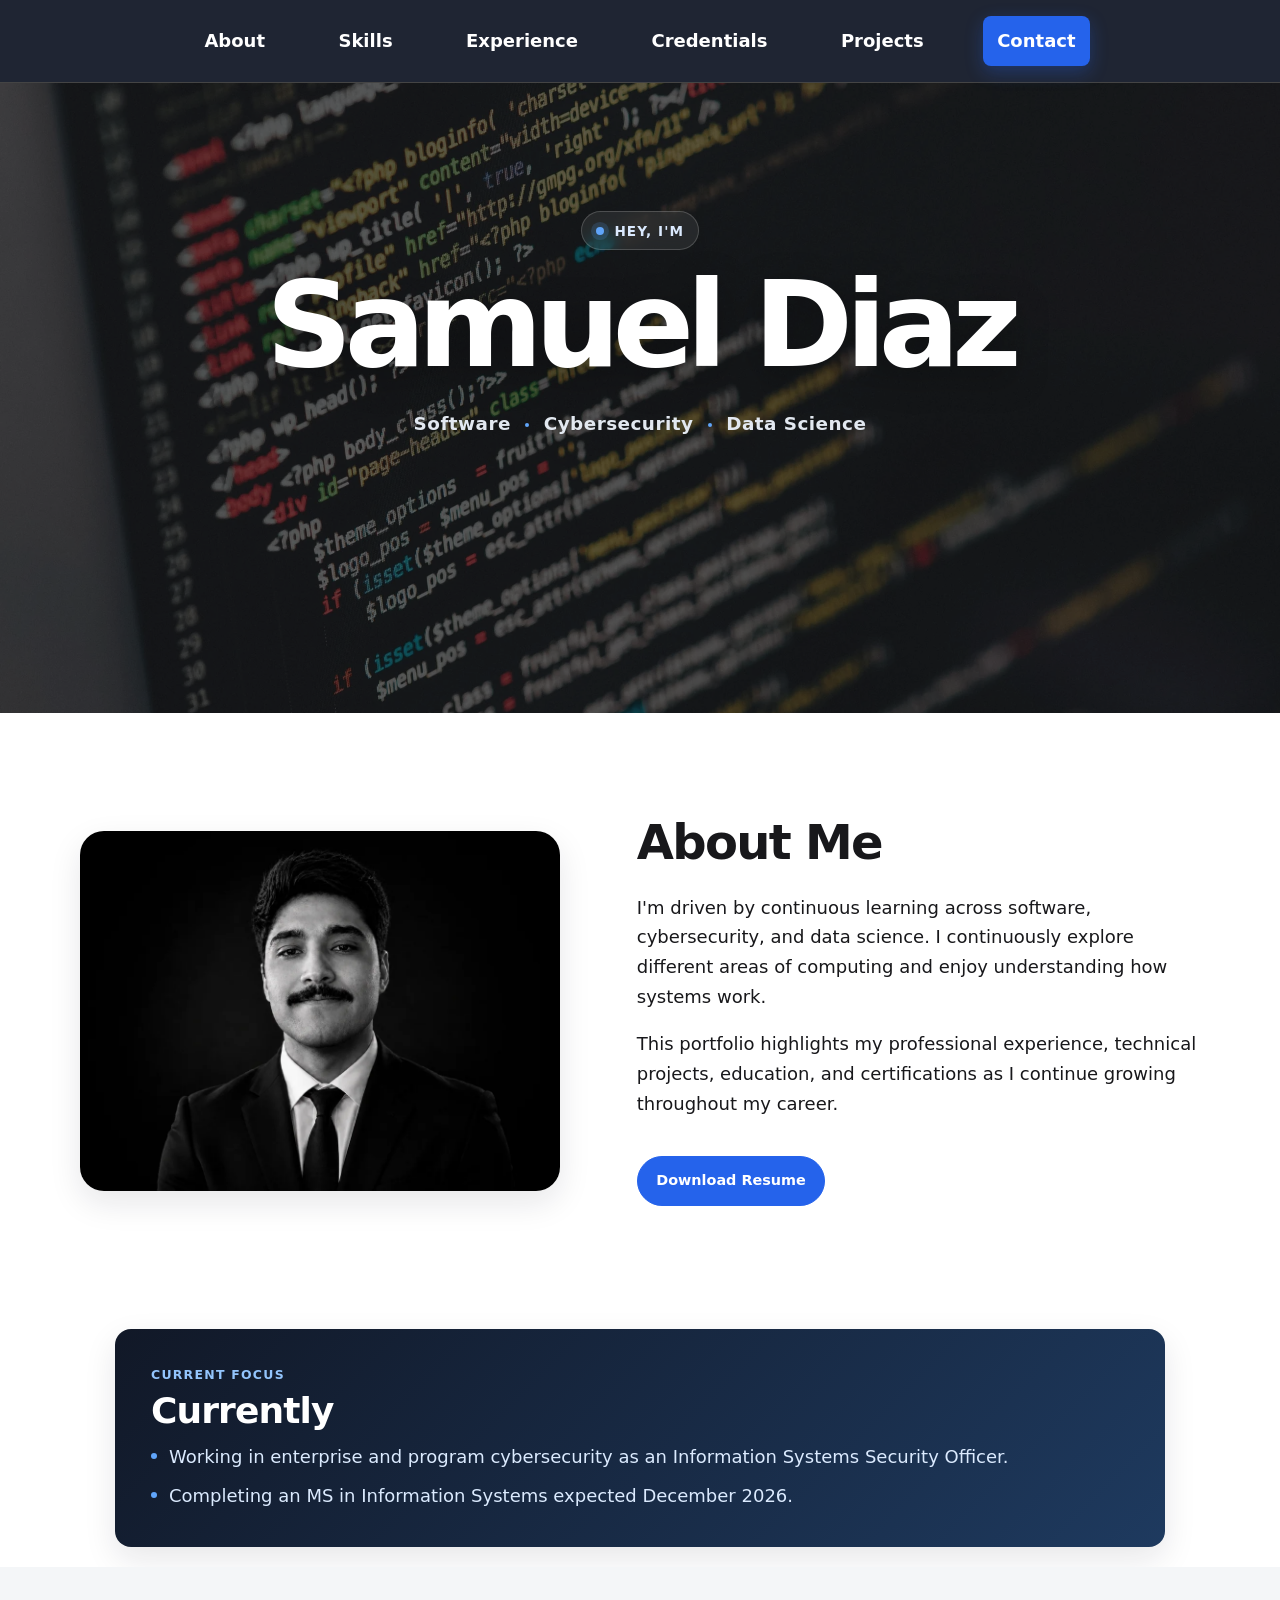
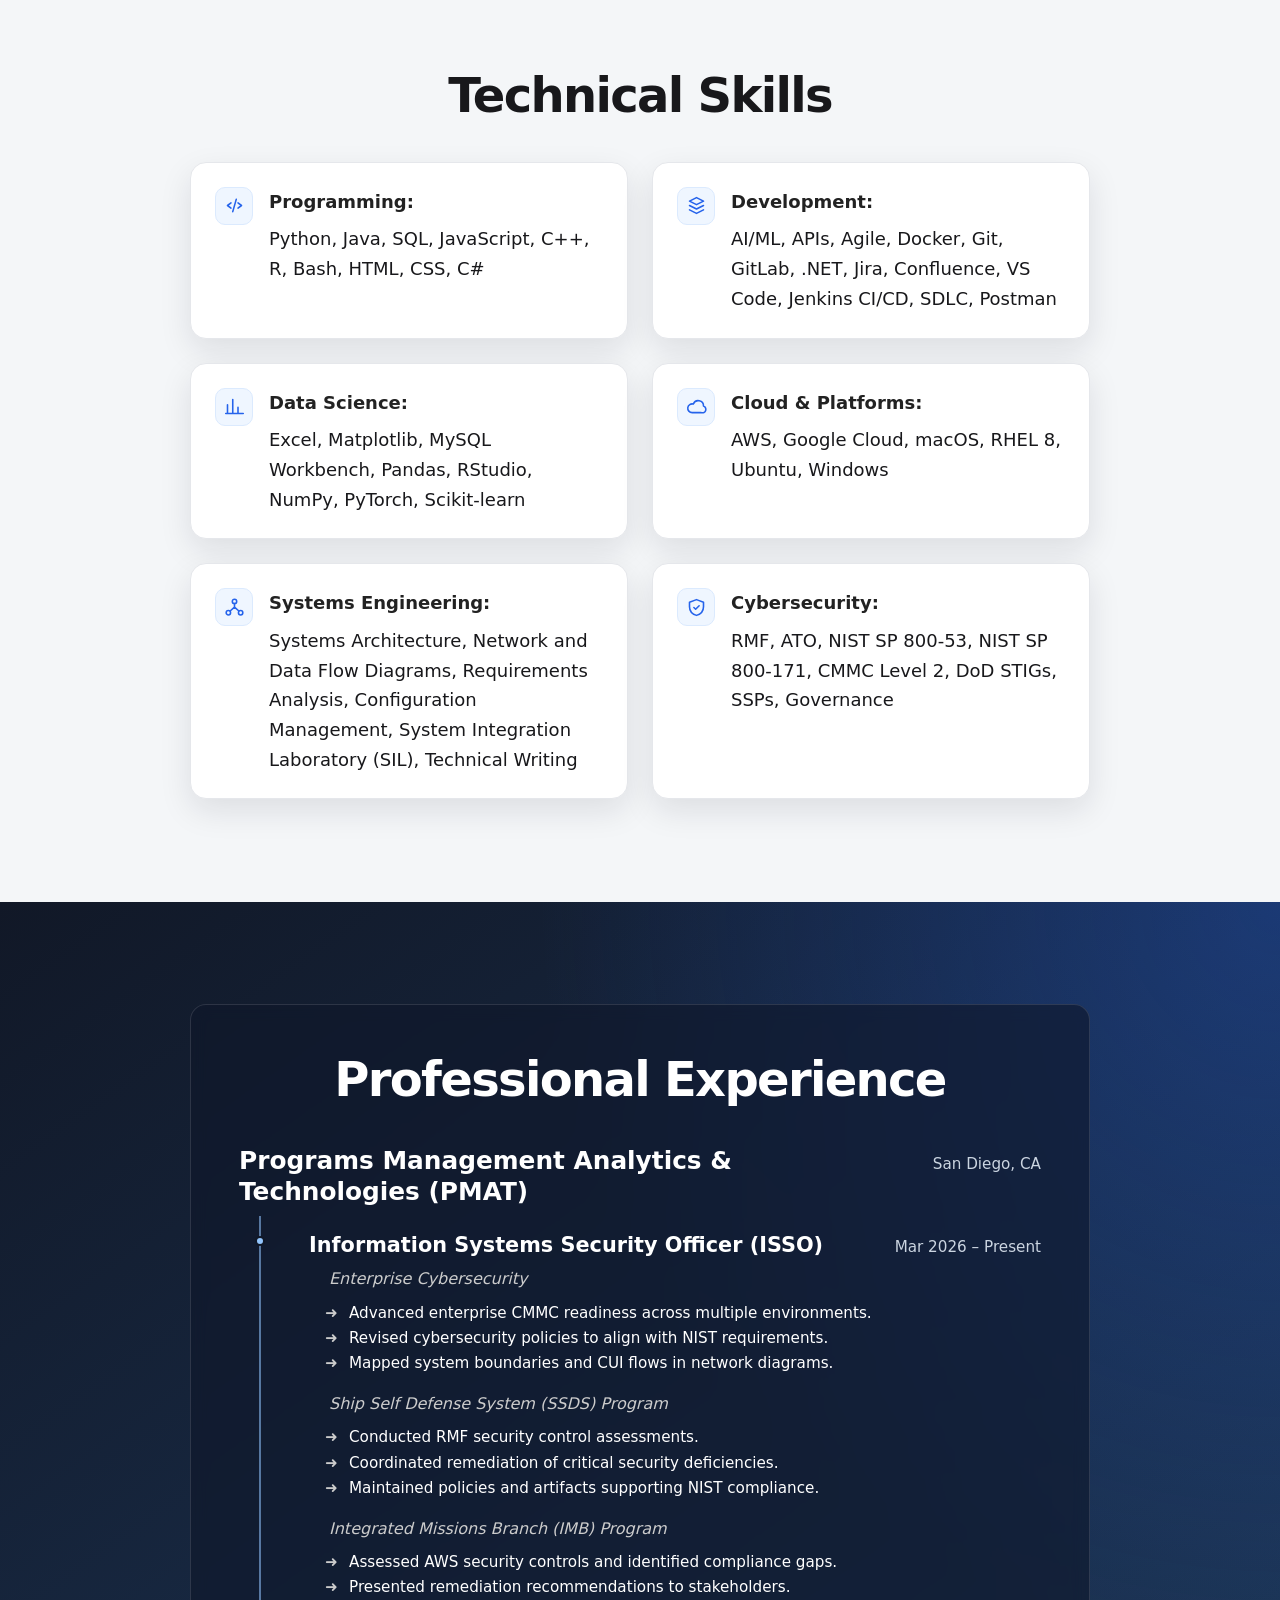
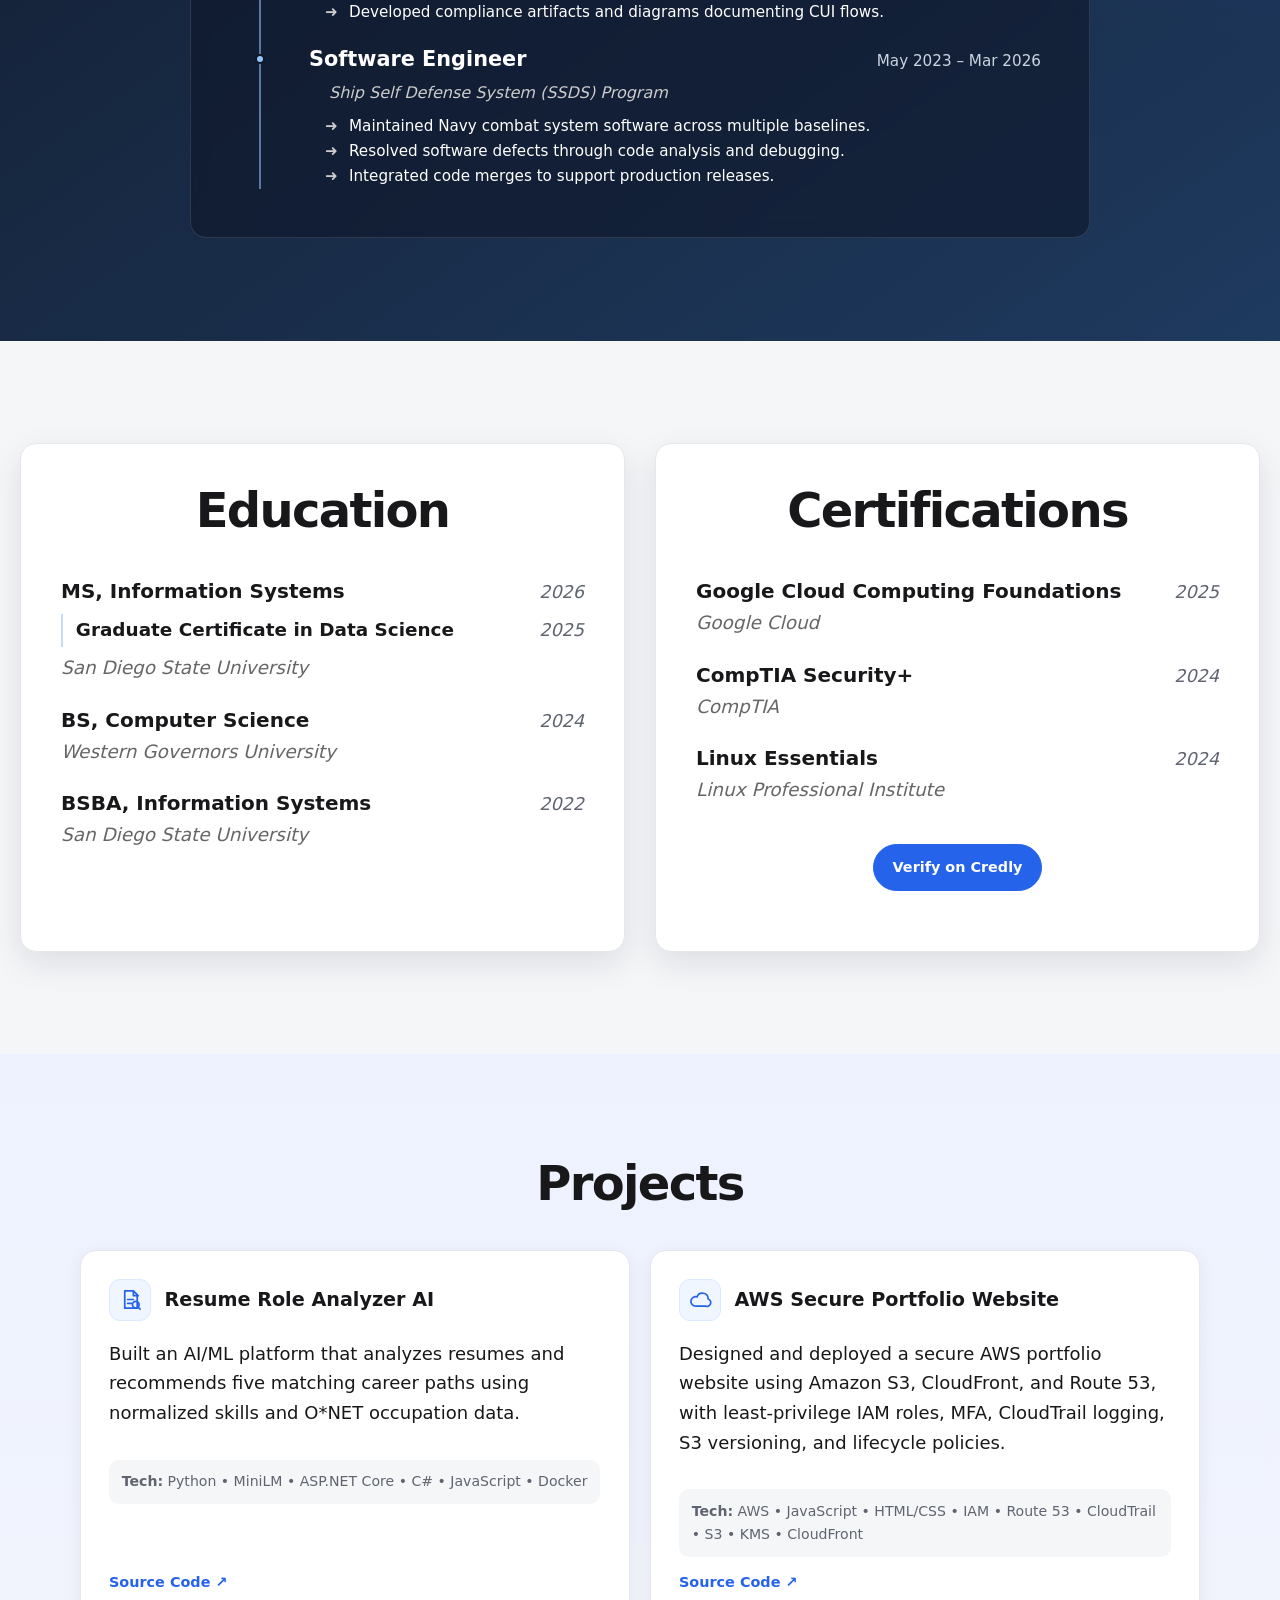
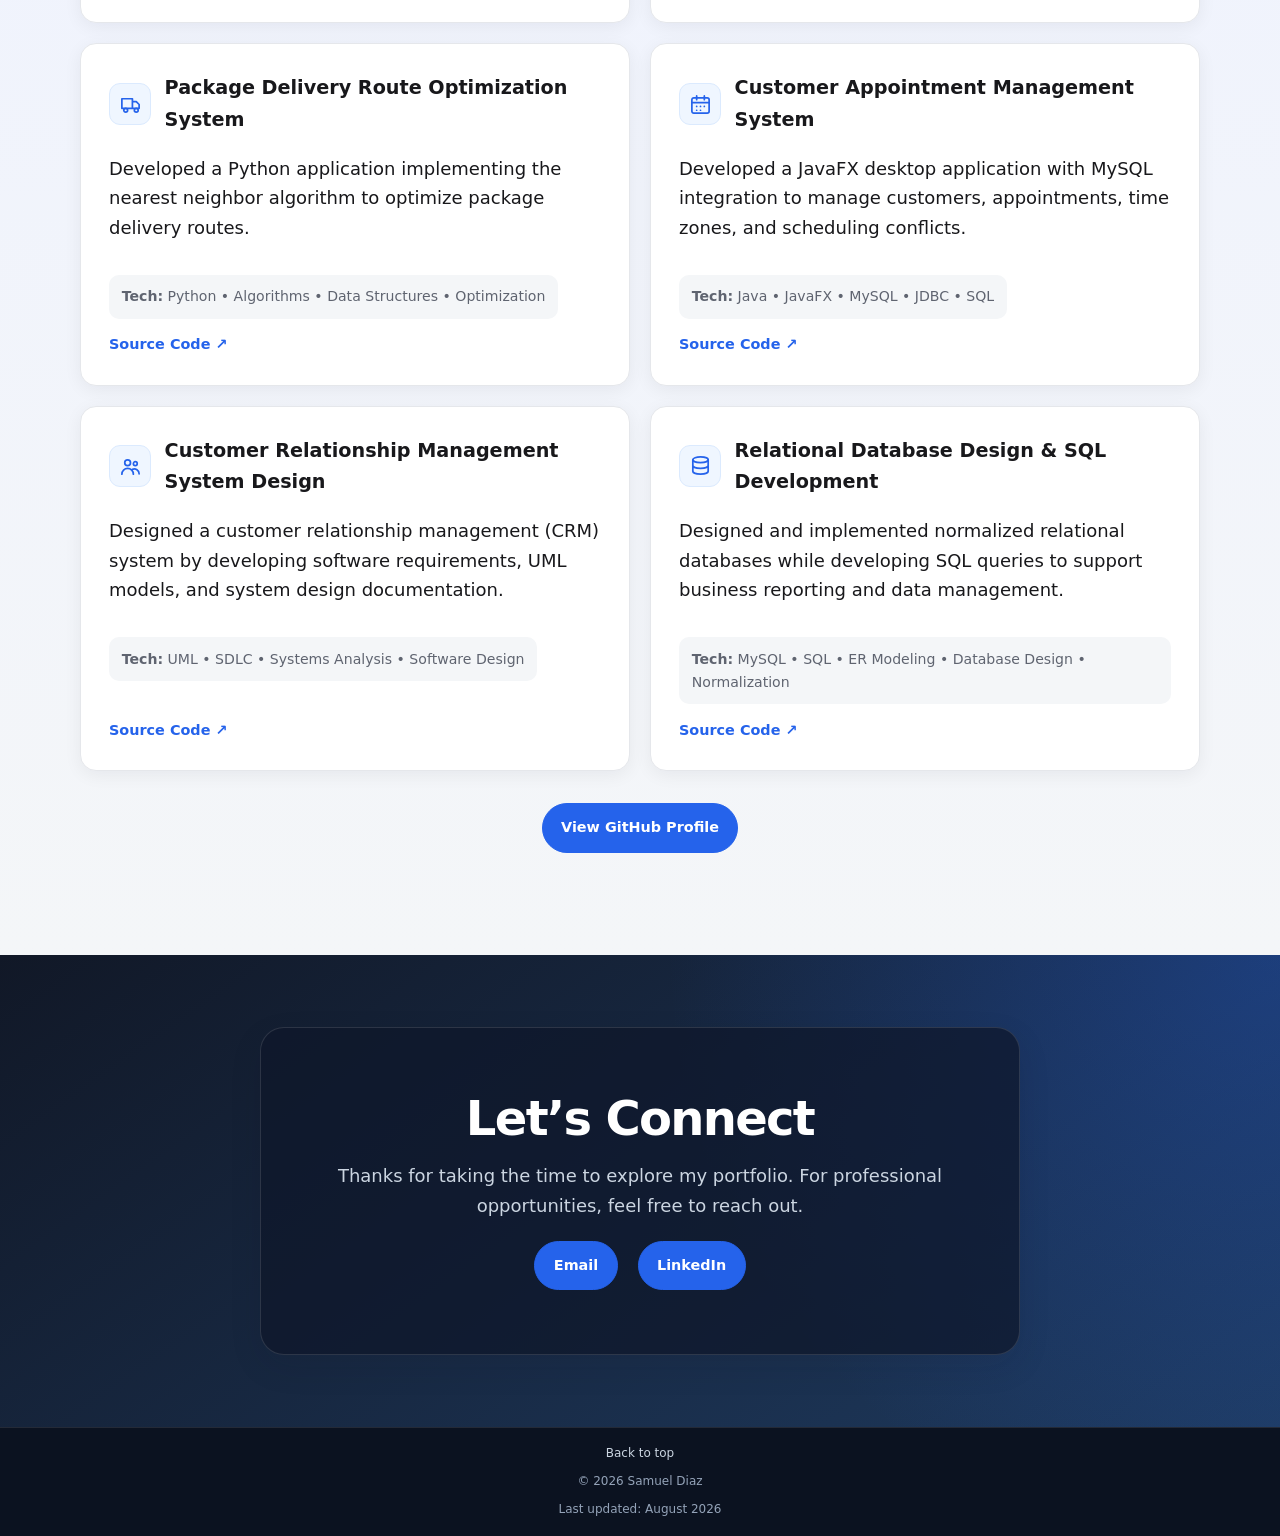
==== samueldiaz.tech/index.html @ 89e5a8ab "fix: update experience description for clarity on CMMC readiness" ====
<!DOCTYPE html>
<html lang="en">
<head>
    <meta charset="UTF-8">
    <meta name="viewport" content="width=device-width, initial-scale=1.0">
    <meta name="description" content="Samuel Diaz's technology portfolio featuring experience and projects.">
    <meta name="theme-color" content="#111827">
    <meta property="og:type" content="website">
    <meta property="og:title" content="Samuel Diaz | Technology Portfolio">
    <meta property="og:description" content="Explore Samuel Diaz's experience and projects across software engineering, cybersecurity, cloud, and data science.">
    <meta name="twitter:card" content="summary">
    <meta name="twitter:title" content="Samuel Diaz | Technology Portfolio">
    <meta name="twitter:description" content="Explore Samuel Diaz's experience and projects across software engineering, cybersecurity, cloud, and data science.">
    <title>Samuel Diaz | Technology Portfolio</title>
    <link rel="icon" href="media/favicon.svg" type="image/svg+xml">
    <link rel="stylesheet" href="css/styles.css?v=20260814-1">
    <script src="js/main.js" defer></script>
</head>
<body>
    <a href="#main-content" class="skip-link">Skip to main content</a>
    <!-- Navigation Pane -->
    <header>
        <button class="nav-toggle" type="button" aria-expanded="false" aria-controls="primary-navigation" aria-label="Open navigation menu">
            <span></span>
            <span></span>
            <span></span>
        </button>
        <nav class="site-nav">
            <ul class="nav-links" id="primary-navigation">
                <li><a href="#about">About</a></li>
                <li><a href="#skills">Skills</a></li>
                <li><a href="#experience">Experience</a></li>
                <li><a href="#credentials">Credentials</a></li>
                <li><a href="#projects">Projects</a></li>
                <li><a href="#contact">Contact</a></li>
            </ul>
        </nav>
    </header>

    <main id="main-content" tabindex="-1">
    <!-- Home Section -->
    <section id="home" class="section">
        <div class="container">
            <p class="hero-eyebrow slide-in-left"><span></span>Hey, I'm</p>
            <h1 class="hero-name slide-in-right">Samuel Diaz</h1>
            <p class="hero-focus slide-in-left" aria-label="Software, Cybersecurity, and Data Science">
                <span>Software</span>
                <span>Cybersecurity</span>
                <span>Data Science</span>
            </p>
        </div>
    </section>

    <!-- About Section -->
    <section id="about" class="section">
        <div class="container">
            <div class="about-layout">
                <img class="about-photo" src="media/professional-headshot-samuel-diaz.webp" alt="Professional portrait of Samuel Diaz" loading="lazy" decoding="async" width="1000" height="750">
                <div class="about-content">
                    <h2>About Me</h2>
                    <p>I'm driven by continuous learning across software, cybersecurity, and data science. I continuously explore different areas of computing and enjoy understanding how systems work.</p>
                    <p>This portfolio highlights my professional experience, technical projects, education, and certifications as I continue growing throughout my career.</p>
                    <a href="media/tech-resume-samuel-diaz.pdf" class="btn" download>Download Resume</a>
                </div>
            </div>
        </div>
    </section>

    <!-- Currently Section -->
    <section id="currently" class="currently-section" aria-labelledby="currently-title">
        <div class="currently-card">
            <p class="currently-label">Current focus</p>
            <h2 id="currently-title">Currently</h2>
            <ul>
                <li>Working in enterprise and program cybersecurity as an Information Systems Security Officer.</li>
                <li>Completing an MS in Information Systems expected December 2026.</li>
            </ul>
        </div>
    </section>

    <!-- Skills Section -->
    <section id="skills" class="section">
        <div class="container">
            <h2>Technical Skills</h2>
            <ul>
                <li>
                    <span class="skill-icon" aria-hidden="true"><svg viewBox="0 0 24 24"><path d="m8 9-4 3 4 3M16 9l4 3-4 3M14 5l-4 14"/></svg></span>
                    <div><strong>Programming:</strong> Python, Java, SQL, JavaScript, C++, R, Bash, HTML, CSS, C#</div>
                </li>
                <li>
                    <span class="skill-icon" aria-hidden="true"><svg viewBox="0 0 24 24"><path d="m12 3 8 4-8 4-8-4 8-4ZM4 12l8 4 8-4M4 17l8 4 8-4"/></svg></span>
                    <div><strong>Development:</strong> AI/ML, APIs, Agile, Docker, Git, GitLab, .NET, Jira, Confluence, VS Code, Jenkins CI/CD, SDLC, Postman</div>
                </li>
                <li>
                    <span class="skill-icon" aria-hidden="true"><svg viewBox="0 0 24 24"><path d="M4 20V10M10 20V4M16 20v-7M22 20H2"/></svg></span>
                    <div><strong>Data Science:</strong> Excel, Matplotlib, MySQL Workbench, Pandas, RStudio, NumPy, PyTorch, Scikit-learn</div>
                </li>
                <li>
                    <span class="skill-icon" aria-hidden="true"><svg viewBox="0 0 24 24"><path d="M17.5 19H7a5 5 0 1 1 1.4-9.8A6 6 0 0 1 20 11.5 3.75 3.75 0 0 1 17.5 19Z"/></svg></span>
                    <div><strong>Cloud &amp; Platforms:</strong> AWS, Google Cloud, macOS, RHEL 8, Ubuntu, Windows</div>
                </li>
                <li>
                    <span class="skill-icon" aria-hidden="true"><svg viewBox="0 0 24 24"><circle cx="12" cy="5" r="2.5"/><circle cx="5" cy="18" r="2.5"/><circle cx="19" cy="18" r="2.5"/><path d="M12 7.5v4M7 16l5-4.5 5 4.5"/></svg></span>
                    <div><strong>Systems Engineering:</strong> Systems Architecture, Network and Data Flow Diagrams, Requirements Analysis, Configuration Management, System Integration Laboratory (SIL), Technical Writing</div>
                </li>
                <li>
                    <span class="skill-icon" aria-hidden="true"><svg viewBox="0 0 24 24"><path d="M12 3 20 6v5c0 5-3.4 8.5-8 10-4.6-1.5-8-5-8-10V6l8-3Z"/><path d="m9 12 2 2 4-4"/></svg></span>
                    <div><strong>Cybersecurity:</strong> RMF, ATO, NIST SP 800-53, NIST SP 800-171, CMMC Level 2, DoD STIGs, SSPs, Governance</div>
                </li>
            </ul>
        </div>
    </section>

    <!-- Experience Section -->
    <section id="experience" class="section">
        <div class="container">
            <h2>Professional Experience</h2>
            <div class="company-heading">
                <h3>Programs Management Analytics &amp; Technologies (PMAT)</h3>
                <p class="experience-location">San Diego, CA</p>
            </div>
            <div class="company-roles">
                <div class="role-entry">
                    <h4 class="job-heading">
                        <span class="job-title">Information Systems Security Officer (ISSO)</span>
                        <span class="job-date">Mar 2026 – Present</span>
                    </h4>
                    <p class="experience-subheading">Enterprise Cybersecurity</p>
                    <ul>
                        <li>Advanced enterprise CMMC readiness across multiple environments.</li>
                        <li>Revised cybersecurity policies to align with NIST requirements.</li>
                        <li>Mapped system boundaries and CUI flows in network diagrams.</li>
                    </ul>
                    <p class="experience-subheading">Ship Self Defense System (SSDS) Program</p>
                    <ul>
                        <li>Conducted RMF security control assessments.</li>
                        <li>Coordinated remediation of critical security deficiencies.</li>
                        <li>Maintained policies and artifacts supporting NIST compliance.</li>
                    </ul>
                    <p class="experience-subheading">Integrated Missions Branch (IMB) Program</p>
                    <ul>
                        <li>Assessed AWS security controls and identified compliance gaps.</li>
                        <li>Presented remediation recommendations to stakeholders.</li>
                        <li>Developed compliance artifacts and diagrams documenting CUI flows.</li>
                    </ul>
                </div>
                <div class="role-entry">
                    <h4 class="job-heading">
                        <span class="job-title">Software Engineer</span>
                        <span class="job-date">May 2023 – Mar 2026</span>
                    </h4>
                    <p class="experience-subheading">Ship Self Defense System (SSDS) Program</p>
                    <ul>
                        <li>Maintained Navy combat system software across multiple baselines.</li>
                        <li>Resolved software defects through code analysis and debugging.</li>
                        <li>Integrated code merges to support production releases.</li>
                    </ul>
                </div>
            </div>
        </div>
    </section>

    <!-- Education & Certifications Section -->
    <section id="credentials" class="section">
        <div class="container">
            <h2 class="sr-only">Credentials</h2>
            <div class="side-by-side">
                <div class="education reveal-card reveal-left">
                    <h3>Education</h3>
                    <ul>
                        <li>
                            <div class="credential-heading">
                                <strong>MS, Information Systems</strong>
                                <time class="credential-date" datetime="2026">2026</time>
                            </div>
                            <div class="nested-credential credential-heading">
                                <span>Graduate Certificate in Data Science</span>
                                <time class="credential-date" datetime="2025">2025</time>
                            </div>
                            <span>San Diego State University</span>
                        </li>
                        <li>
                            <div class="credential-heading">
                                <strong>BS, Computer Science</strong>
                                <time class="credential-date" datetime="2024">2024</time>
                            </div>
                            <span>Western Governors University</span>
                        </li>
                        <li>
                            <div class="credential-heading">
                                <strong>BSBA, Information Systems</strong>
                                <time class="credential-date" datetime="2022">2022</time>
                            </div>
                            <span>San Diego State University</span>
                        </li>
                    </ul>
                </div>
                <div class="certifications reveal-card reveal-right">
                    <h3>Certifications</h3>
                    <ul>
                        <li>
                            <div class="credential-heading">
                                <strong>Google Cloud Computing Foundations</strong>
                                <time class="credential-date" datetime="2025">2025</time>
                            </div>
                            <span>Google Cloud</span>
                        </li>
                        <li>
                            <div class="credential-heading">
                                <strong>CompTIA Security+</strong>
                                <time class="credential-date" datetime="2024">2024</time>
                            </div>
                            <span>CompTIA</span>
                        </li>
                        <li>
                            <div class="credential-heading">
                                <strong>Linux Essentials</strong>
                                <time class="credential-date" datetime="2024">2024</time>
                            </div>
                            <span>Linux Professional Institute</span>
                        </li>
                    </ul>
                    <p>
                        <a href="https://www.credly.com/users/sdiaztech" target="_blank" rel="noopener noreferrer" class="btn">
                            Verify on Credly
                        </a>
                    </p>
                </div>
            </div>
        </div>
    </section>

    <!-- Projects Section -->
    <section id="projects" class="section">
        <div class="container">
            <h2>Projects</h2>
            <div class="project-grid">
                <article class="project">
                    <div class="project-heading">
                        <span class="project-icon" aria-hidden="true">
                            <svg viewBox="0 0 24 24"><path d="M6 3h9l4 4v14H6zM15 3v5h5M9 12h6M9 16h4"/><circle cx="17.5" cy="17.5" r="3.5"/><path d="m20 20 2 2"/></svg>
                        </span>
                        <h3>Resume Role Analyzer AI</h3>
                    </div>
                    <p>Built an AI/ML platform that analyzes resumes and recommends five matching career paths using normalized skills and O*NET occupation data.</p>
                    <p class="project-tech"><strong>Tech:</strong> Python • MiniLM • ASP.NET Core • C# • JavaScript • Docker</p>
                    <a href="https://github.com/sdiaztech/resume-role-analyzer-ai" target="_blank" rel="noopener noreferrer" class="project-link">Source Code <span aria-hidden="true">↗</span></a>
                </article>
                <article class="project">
                    <div class="project-heading">
                        <span class="project-icon" aria-hidden="true">
                            <svg viewBox="0 0 24 24"><path d="M17.5 19H7a5 5 0 1 1 1.4-9.8A6 6 0 0 1 20 11.5 3.75 3.75 0 0 1 17.5 19Z"/></svg>
                        </span>
                        <h3>AWS Secure Portfolio Website</h3>
                    </div>
                    <p>Designed and deployed a secure AWS portfolio website using Amazon S3, CloudFront, and Route 53, with least-privilege IAM roles, MFA, CloudTrail logging, S3 versioning, and lifecycle policies.</p>
                    <p class="project-tech"><strong>Tech:</strong> AWS • JavaScript • HTML/CSS • IAM • Route 53 • CloudTrail • S3 • KMS • CloudFront</p>
                    <a href="https://github.com/sdiaztech/aws-cloud-portfolio-website" target="_blank" rel="noopener noreferrer" class="project-link">Source Code <span aria-hidden="true">↗</span></a>
                </article>
                <article class="project">
                    <div class="project-heading">
                        <span class="project-icon" aria-hidden="true">
                            <svg viewBox="0 0 24 24"><path d="M3 6h11v10H3zM14 9h4l3 3v4h-7z"/><circle cx="7" cy="18" r="2"/><circle cx="18" cy="18" r="2"/></svg>
                        </span>
                        <h3>Package Delivery Route Optimization System</h3>
                    </div>
                    <p>Developed a Python application implementing the nearest neighbor algorithm to optimize package delivery routes.</p>
                    <p class="project-tech"><strong>Tech:</strong> Python • Algorithms • Data Structures • Optimization</p>
                    <a href="https://github.com/sdiaztech/package-delivery-route-optimization-system" target="_blank" rel="noopener noreferrer" class="project-link">Source Code <span aria-hidden="true">↗</span></a>
                </article>
                <article class="project">
                    <div class="project-heading">
                        <span class="project-icon" aria-hidden="true">
                            <svg viewBox="0 0 24 24"><rect x="3" y="5" width="18" height="16" rx="2"/><path d="M16 3v4M8 3v4M3 10h18M8 14h.01M12 14h.01M16 14h.01M8 18h.01M12 18h.01"/></svg>
                        </span>
                        <h3>Customer Appointment Management System</h3>
                    </div>
                    <p>Developed a JavaFX desktop application with MySQL integration to manage customers, appointments, time zones, and scheduling conflicts.</p>
                    <p class="project-tech"><strong>Tech:</strong> Java • JavaFX • MySQL • JDBC • SQL</p>
                    <a href="https://github.com/sdiaztech/customer-appointment-management-system" target="_blank" rel="noopener noreferrer" class="project-link">Source Code <span aria-hidden="true">↗</span></a>
                </article>
                <article class="project">
                    <div class="project-heading">
                        <span class="project-icon" aria-hidden="true">
                            <svg viewBox="0 0 24 24"><circle cx="9" cy="8" r="3"/><circle cx="17" cy="9" r="2"/><path d="M3 20a6 6 0 0 1 12 0M14 15a5 5 0 0 1 7 4.6"/></svg>
                        </span>
                        <h3>Customer Relationship Management System Design</h3>
                    </div>
                    <p>Designed a customer relationship management (CRM) system by developing software requirements, UML models, and system design documentation.</p>
                    <p class="project-tech"><strong>Tech:</strong> UML • SDLC • Systems Analysis • Software Design</p>
                    <a href="https://github.com/sdiaztech/crm-system-design" target="_blank" rel="noopener noreferrer" class="project-link">Source Code <span aria-hidden="true">↗</span></a>
                </article>
                <article class="project">
                    <div class="project-heading">
                        <span class="project-icon" aria-hidden="true">
                            <svg viewBox="0 0 24 24"><ellipse cx="12" cy="5" rx="8" ry="3"/><path d="M4 5v6c0 1.7 3.6 3 8 3s8-1.3 8-3V5M4 11v6c0 1.7 3.6 3 8 3s8-1.3 8-3v-6"/></svg>
                        </span>
                        <h3>Relational Database Design &amp; SQL Development</h3>
                    </div>
                    <p>Designed and implemented normalized relational databases while developing SQL queries to support business reporting and data management.</p>
                    <p class="project-tech"><strong>Tech:</strong> MySQL • SQL • ER Modeling • Database Design • Normalization</p>
                    <a href="https://github.com/sdiaztech/relational-database-design-and-sql-development" target="_blank" rel="noopener noreferrer" class="project-link">Source Code <span aria-hidden="true">↗</span></a>
                </article>
            </div>
            <a href="https://github.com/sdiaztech" target="_blank" rel="noopener noreferrer" class="btn projects-action">View GitHub Profile</a>
        </div>
    </section>

    <!-- Contact Section -->
    <section id="contact" class="section">
        <div class="contact-card">
            <h2>Let’s Connect</h2>
            <p>Thanks for taking the time to explore my portfolio. For professional opportunities, feel free to reach out.</p>
            <div class="contact-links">
                <a href="mailto:samdiaztech@gmail.com" class="btn">Email</a>
                <a href="https://www.linkedin.com/in/sdiaztech" target="_blank" rel="noopener noreferrer" class="btn">LinkedIn</a>
            </div>
        </div>
    </section>
    </main>

    <!-- Footer Section -->
    <footer>
        <a href="#home" class="back-to-top">Back to top</a>
        <p>© 2026 Samuel Diaz</p>
        <p>Last updated: August 2026</p>
    </footer>
</body>
</html>
---- samueldiaz.tech/css/styles.css ----
/* Base */
:root {
    --color-primary: #2563eb;
    --color-primary-dark: #1d4ed8;
    --color-ink: #18181b;
    --color-muted: #5f6470;
    --color-surface: #fff;
    --color-soft: #f4f6f8;
    --color-dark: #111827;
    --color-icon-bg: #eff6ff;
    --color-icon-border: #dbeafe;
    --dark-section-gradient:
        radial-gradient(circle at top right, rgba(37, 99, 235, 0.3), transparent 45%),
        linear-gradient(145deg, #111827, #1e3a5f);
    --radius: 16px;
    --shadow: 0 12px 32px rgba(15, 23, 42, 0.1);
}

html {
    scroll-behavior: smooth;
}

*,
*::before,
*::after {
    box-sizing: border-box;
}

body {
    font-size: 18px;
    font-family: Inter, ui-sans-serif, system-ui, -apple-system, BlinkMacSystemFont, "Segoe UI", sans-serif;
    background-color: var(--color-soft);
    line-height: 1.65;
    margin: 0;
    color: var(--color-ink);
}

.sr-only {
    position: absolute;
    width: 1px;
    height: 1px;
    padding: 0;
    margin: -1px;
    overflow: hidden;
    clip: rect(0, 0, 0, 0);
    white-space: nowrap;
    border: 0;
}

.skip-link {
    position: fixed;
    top: 1rem;
    left: 1rem;
    z-index: 200;
    padding: 0.7rem 1rem;
    color: #fff;
    background: var(--color-primary);
    border-radius: 8px;
    font-weight: 700;
    text-decoration: none;
    transform: translateY(-200%);
    transition: transform 0.2s ease;
}

.skip-link:focus {
    transform: translateY(0);
}

main:focus {
    outline: none;
}

.section {
    padding: clamp(4rem, 8vw, 7rem) 1.25rem;
    text-align: center;
}

.container {
    width: min(1120px, 100%);
    margin: 0 auto;
}

h2 {
    font-size: clamp(2rem, 5vw, 3rem);
    line-height: 1.1;
    letter-spacing: -0.035em;
    margin: 0 0 2.5rem;
}

ul {
    list-style: none;
    padding: 0;
}

/* Buttons */
.btn {
    display: inline-block;
    margin-top: 20px;
    padding: 0.75rem 1.15rem;
    background-color: var(--color-primary);
    color: white;
    text-decoration: none;
    font-size: 0.9rem;
    font-weight: 700;
    border: 1px solid var(--color-primary);
    border-radius: 999px;
    transition: background-color 0.3s ease, transform 0.3s ease;
}

.btn:hover {
    background-color: var(--color-primary-dark);
    transform: translateY(-2px);
}

a:focus-visible,
button:focus-visible {
    outline: 3px solid #93c5fd;
    outline-offset: 4px;
}

/* Header */
header {
    display: flex;
    justify-content: center;
    align-items: center;

    padding: 1rem 2rem;

    position: sticky;
    top: 0;
    z-index: 50;
    background-color: rgba(17, 24, 39, 0.94);
    backdrop-filter: blur(12px);
    color: #fff;

    border-bottom: 1px solid #444;
}

/* Navigation */
.site-nav {
    width: min(900px, 100%);
}

.nav-links {
    display: flex;
    justify-content: space-between;
    gap: 1rem;
    margin: 0;
}

.nav-links a {
    display: inline-block;
    padding: 0.65rem 0.9rem;
    color: #fff;
    text-decoration: none;
    font-weight: bold;
    border-radius: 8px;
    transition: transform 0.3s ease, color 0.3s ease, background-color 0.3s ease;
}

.nav-links a:hover {
    transform: translateY(-2px);
    color: #fff;
    background: rgba(255, 255, 255, 0.1);
}

@media (min-width: 769px) {
    .nav-links a.is-active {
        color: #fff;
        background: var(--color-primary);
        box-shadow: 0 6px 18px rgba(37, 99, 235, 0.3);
    }
}

.nav-toggle {
    display: none;
}

/* Home */
#home {
    position: relative;
    overflow: clip;
    min-height: 70vh;
    padding: 8rem 1.25rem;
    text-align: center;
    color: #fff;
}

#home::before {
    content: "";
    position: absolute;
    inset: 0;
    background: url("../media/coding.webp") center / cover no-repeat;
    opacity: 0.9;
    z-index: 1;
}

#home::after {
    content: "";
    position: absolute;
    inset: 0;
    background: rgba(0, 0, 0, 0.6);
    z-index: 2;
}

#home .container {
    display: flex;
    flex-direction: column;
    align-items: center;
    position: relative;
    z-index: 3;
    width: 100%;
    max-width: 960px;
    margin: 0 auto;
    text-align: center;
}

#home .hero-eyebrow {
    display: inline-flex;
    align-items: center;
    gap: 0.65rem;
    margin: 0 0 1.25rem;
    padding: 0.45rem 0.85rem;
    color: #dbeafe;
    background: rgba(255, 255, 255, 0.08);
    border: 1px solid rgba(255, 255, 255, 0.18);
    border-radius: 999px;
    font-size: 0.85rem;
    font-weight: 700;
    letter-spacing: 0.08em;
    text-transform: uppercase;
    backdrop-filter: blur(8px);
}

#home .hero-eyebrow span {
    width: 0.5rem;
    height: 0.5rem;
    background: #60a5fa;
    border-radius: 50%;
    box-shadow: 0 0 0 5px rgba(96, 165, 250, 0.16);
}

#home .hero-name {
    width: 100%;
    margin: 0;
    color: #fff;
    font-size: clamp(3.75rem, 10vw, 7.5rem);
    line-height: 0.92;
    letter-spacing: -0.065em;
    text-shadow: 0 10px 36px rgba(0, 0, 0, 0.3);
}

#home .hero-focus {
    display: flex;
    justify-content: center;
    align-items: center;
    gap: 0.9rem;
    margin: 1.75rem 0 0;
    color: #e2e8f0;
    font-size: clamp(0.95rem, 2vw, 1.15rem);
    font-weight: 600;
    letter-spacing: 0.025em;
}

#home .hero-focus span + span::before {
    content: "";
    display: inline-block;
    width: 4px;
    height: 4px;
    margin-right: 0.9rem;
    vertical-align: middle;
    background: #60a5fa;
    border-radius: 50%;
}

/* About */
#about {
    background: var(--color-surface);
}

#about .container {
    max-width: 1200px;
}

.about-layout {
    display: grid;
    grid-template-columns: minmax(340px, 480px) minmax(0, 1fr);
    align-items: center;
    gap: clamp(2.5rem, 6vw, 5rem);
}

.about-photo {
    display: block;
    width: 100%;
    height: auto;
    aspect-ratio: 4 / 3;
    border-radius: calc(var(--radius) + 8px);
    box-shadow: var(--shadow);
}

.about-content {
    text-align: left;
}

.about-content h2 {
    margin-bottom: 1.5rem;
}

.about-content p {
    max-width: 62ch;
}

/* Currently */
.currently-section {
    padding: 1.25rem;
    background: var(--color-surface);
}

.currently-card {
    width: min(1050px, 100%);
    margin: 0 auto;
    padding: clamp(1.5rem, 4vw, 2.25rem);
    color: #fff;
    text-align: left;
    background: linear-gradient(135deg, var(--color-dark), #1e3a5f);
    border-radius: var(--radius);
    box-shadow: var(--shadow);
}

.currently-label {
    margin: 0 0 0.35rem;
    color: #93c5fd;
    font-size: 0.78rem;
    font-weight: 700;
    letter-spacing: 0.1em;
    text-transform: uppercase;
}

.currently-card h2 {
    margin: 0 0 0.75rem;
    font-size: clamp(1.6rem, 4vw, 2.25rem);
    letter-spacing: -0.025em;
}

.currently-card ul {
    display: grid;
    gap: 0.55rem;
    max-width: 75ch;
    margin: 0;
}

.currently-card li {
    display: flex;
    align-items: flex-start;
    gap: 0.75rem;
    color: #dbeafe;
}

.currently-card li::before {
    content: "";
    flex: 0 0 6px;
    width: 6px;
    height: 6px;
    margin-top: 0.6em;
    background: #60a5fa;
    border-radius: 50%;
}

/* Skills */
#skills {
    background: var(--color-soft);
}

#skills ul {
    display: grid;
    grid-template-columns: repeat(2, 1fr);
    gap: 1.5rem;
    margin: 0 auto;
    max-width: 900px;
}

#skills li {
    display: flex;
    align-items: flex-start;
    gap: 1rem;
    background: #fff;
    padding: 1.5rem;
    border: 1px solid #e5e7eb;
    border-radius: var(--radius);
    box-shadow: var(--shadow);
    text-align: left;
    transition: transform 0.3s ease, box-shadow 0.3s ease;
}

#skills li:hover {
    transform: translateY(-5px);
    box-shadow: 0 8px 16px rgba(0, 0, 0, 0.2);
}

#skills strong {
    display: block;
    margin-bottom: 0.5rem;
    color: #222;
}

.skill-icon,
.project-icon {
    display: grid;
    place-items: center;
    color: var(--color-primary);
    background: var(--color-icon-bg);
    border: 1px solid var(--color-icon-border);
}

.skill-icon {
    flex: 0 0 38px;
    width: 38px;
    height: 38px;
    border-radius: 10px;
}

.skill-icon svg,
.project-icon svg {
    fill: none;
    stroke: currentColor;
    stroke-width: 1.8;
    stroke-linecap: round;
    stroke-linejoin: round;
}

.skill-icon svg {
    width: 21px;
    height: 21px;
}

/* Experience */
#experience {
    color: #fff;
    background: var(--dark-section-gradient);
}

#experience .container {
    max-width: 900px;
    padding: clamp(1.5rem, 4vw, 3rem);
    background: rgba(15, 23, 42, 0.62);
    border: 1px solid rgba(255, 255, 255, 0.12);
    border-radius: var(--radius);
    backdrop-filter: blur(8px);
}

#experience .job-heading,
#experience .experience-subheading {
    padding-left: 20px;
    text-align: left;
}

#experience .job-heading {
    display: flex;
    justify-content: space-between;
    align-items: baseline;
    gap: 1.5rem;
    margin: 0 0 0.25rem;
}

#experience .job-title {
    font-size: 1.3rem;
}

#experience .job-date {
    flex-shrink: 0;
    font-size: 0.95rem;
    font-weight: 500;
    color: #cbd5e1;
}

#experience .experience-subheading {
    padding-left: 40px;
    margin-top: 0;
    margin-bottom: 0.5rem;
    font-size: 1rem;
    font-style: italic;
    font-weight: normal;
    color: #ccc;
}

#experience .experience-location {
    flex-shrink: 0;
    margin: 0;
    text-align: left;
    font-size: 0.95rem;
    font-weight: 500;
    color: #cbd5e1;
}

#experience .company-heading {
    display: flex;
    justify-content: space-between;
    align-items: baseline;
    gap: 1.5rem;
    margin-bottom: 0.5rem;
}

#experience .company-heading h3 {
    margin: 0;
    font-size: 1.55rem;
    line-height: 1.25;
    font-weight: 750;
    text-align: left;
}

#experience .company-roles {
    position: relative;
    margin-left: 1.25rem;
    padding-left: 1.75rem;
    border-left: 2px solid rgba(147, 197, 253, 0.55);
}

#experience .role-entry {
    position: relative;
    padding: 0.75rem 0 0.5rem;
}

#experience .role-entry + .role-entry {
    padding-top: 0.5rem;
}

#experience .role-entry:last-child {
    padding-bottom: 0;
}

#experience .role-entry::before {
    content: "";
    position: absolute;
    top: 1.25rem;
    left: calc(-1.75rem - 6px);
    width: 10px;
    height: 10px;
    background: #93c5fd;
    border: 2px solid var(--color-dark);
    border-radius: 50%;
}

#experience ul {
    margin-top: 0.5rem;
    margin-left: 20px;
    padding-left: 1rem;
    font-size: 0.95rem;
    text-align: left;
}

#experience .role-entry ul:last-child {
    margin-bottom: 0;
}

#experience ul li {
    position: relative;
    padding-left: 1.5rem;
}

#experience ul li::before {
    content: "➜";
    position: absolute;
    left: 0;
    color: #ccc;
}

/* Credentials */
#credentials {
    overflow: hidden;
}

#credentials .container {
    width: min(1340px, 100%);
}

.education h3,
.certifications h3 {
    font-size: clamp(2rem, 5vw, 3rem);
    line-height: 1.1;
    letter-spacing: -0.035em;
    margin: 0 0 2.5rem;
}

.side-by-side {
    display: flex;
    justify-content: center;
    gap: 30px;
}

.education,
.certifications {
    flex: 1;
    width: auto;
    max-width: 650px;
    padding: 2.5rem;
    background: var(--color-surface);
    border: 1px solid #e5e7eb;
    border-radius: var(--radius);
    box-shadow: var(--shadow);
    font-size: 1.25rem;
    line-height: 1.45;
}

.education span,
.certifications span {
    display: block;
    margin-top: 0.25rem;
    font-size: 1.15rem;
    color: #666;
    font-style: italic;
}

.credential-heading {
    display: flex;
    justify-content: space-between;
    align-items: baseline;
    gap: 1rem;
}

.credential-date {
    flex-shrink: 0;
    color: var(--color-muted);
    font-size: 1.1rem;
    font-style: italic;
    font-weight: 500;
}

.nested-credential {
    margin: 0.5rem 0;
    padding: 0.2rem 0 0.2rem 0.8rem;
    font-size: 1.15rem;
    font-weight: 600;
    color: var(--color-ink);
    border-left: 2px solid #bfdbfe;
    font-style: normal;
}

.nested-credential span {
    margin: 0;
    color: inherit;
    font-size: inherit;
    font-style: normal;
}

.education ul,
.certifications ul {
    margin: 0;
}

.education li,
.certifications li {
    text-align: left;
    margin-bottom: 1.5rem;
}

.education li:last-child,
.certifications li:last-child {
    margin-bottom: 0;
}

.reveal-card {
    opacity: 0;
    transition: opacity 0.7s ease, transform 0.7s ease;
}

.reveal-left {
    transform: translateX(-4rem);
}

.reveal-right {
    transform: translateX(4rem);
}

.reveal-card.is-visible {
    opacity: 1;
    transform: translateX(0);
}

/* Projects */
#projects {
    background: linear-gradient(180deg, #eef2ff, var(--color-soft));
}

.project-grid {
    display: grid;
    grid-template-columns: repeat(2, minmax(0, 1fr));
    gap: 1.25rem;
}

#projects .project p {
    text-align: left;
}

#projects .project-tech {
    padding: 0.65rem 0.8rem;
    background: var(--color-soft);
    border-radius: 10px;
    color: var(--color-muted);
    font-size: 0.88rem;
}

.project {
    display: flex;
    flex-direction: column;
    align-items: flex-start;
    padding: 1.75rem;
    background: var(--color-surface);
    border: 1px solid #e5e7eb;
    border-radius: var(--radius);
    box-shadow: 0 4px 18px rgba(15, 23, 42, 0.06);
    transition: transform 0.3s ease, box-shadow 0.3s ease;
}

.project h3 {
    margin: 0;
    font-size: 1.2rem;
    text-align: left;
}

.project-heading {
    display: flex;
    align-items: center;
    gap: 0.85rem;
    width: 100%;
}

.project-icon {
    flex: 0 0 42px;
    width: 42px;
    height: 42px;
    border-radius: 11px;
}

.project-icon svg {
    width: 23px;
    height: 23px;
}

.project-link {
    margin-top: auto;
    color: var(--color-primary);
    font-size: 0.9rem;
    font-weight: 700;
    text-decoration: none;
}

.project-link:hover {
    color: var(--color-primary-dark);
    text-decoration: underline;
    text-underline-offset: 0.25rem;
}

.project:hover {
    transform: translateY(-5px);
    box-shadow: var(--shadow);
}

.projects-action {
    margin-top: 2rem;
}

/* Contact */
#contact {
    padding: clamp(3rem, 6vw, 4.5rem) 1.25rem;
    background: var(--dark-section-gradient);
}

.contact-card {
    width: min(760px, calc(100% - 2.5rem));
    margin: 0 auto;
    padding: clamp(2rem, 6vw, 4rem);
    color: #fff;
    background: rgba(15, 23, 42, 0.72);
    border: 1px solid rgba(255, 255, 255, 0.12);
    border-radius: calc(var(--radius) + 8px);
    box-shadow: var(--shadow);
}

.contact-card h2 {
    margin-bottom: 1rem;
}

.contact-card p {
    max-width: 60ch;
    margin: 0 auto;
    color: #cbd5e1;
}

.contact-links {
    display: flex;
    flex-wrap: wrap;
    justify-content: center;
    row-gap: 1rem;
}

.contact-links .btn {
    margin-right: 0.625rem;
    margin-left: 0.625rem;
}

/* Footer */
footer {
    display: flex;
    flex-direction: column;
    justify-content: center;
    align-items: center;
    gap: 0.5rem;
    background: #0b1220;
    color: #94a3b8;
    padding: 1rem 2rem;
    border-top: 1px solid rgba(255, 255, 255, 0.1);
    font-size: 0.75rem;
    text-align: center;
}

footer p {
    margin: 0;
}

.back-to-top {
    color: #cbd5e1;
    text-decoration: none;
}

.back-to-top:hover {
    color: var(--color-primary);
}

/* Error page */
.error-page {
    display: grid;
    min-height: 100vh;
    place-items: center;
    padding: 1.25rem;
    color: #fff;
    text-align: center;
    background:
        radial-gradient(circle at top right, rgba(37, 99, 235, 0.35), transparent 45%),
        var(--color-dark);
}

.error-card {
    width: min(620px, 100%);
    padding: clamp(2rem, 7vw, 4rem);
    background: rgba(15, 23, 42, 0.72);
    border: 1px solid rgba(255, 255, 255, 0.12);
    border-radius: calc(var(--radius) + 8px);
    box-shadow: var(--shadow);
}

.error-code {
    margin: 0;
    color: #93c5fd;
    font-size: clamp(4rem, 18vw, 8rem);
    font-weight: 800;
    line-height: 0.9;
    letter-spacing: -0.06em;
}

.error-card h1 {
    margin: 1.25rem 0 0.75rem;
    font-size: clamp(2rem, 6vw, 3rem);
}

.error-card p:not(.error-code) {
    margin: 0;
    color: #cbd5e1;
}

/* Animations */
@keyframes slideInFromLeft {
    from {
        transform: translateX(-100%);
        opacity: 0;
    }
    to {
        transform: translateX(0);
        opacity: 1;
    }
}

@keyframes slideInFromRight {
    from {
        transform: translateX(100%);
        opacity: 0;
    }
    to {
        transform: translateX(0);
        opacity: 1;
    }
}

.slide-in-left {
    animation: slideInFromLeft 1.5s ease-out forwards;
}

.slide-in-right {
    animation: slideInFromRight 1.5s ease-out forwards;
}

/* Responsive */
@media (max-width: 768px) {
    body.menu-open {
        overflow: hidden;
    }

    header {
        position: relative;
        justify-content: flex-end;
        padding: 0.75rem 1rem;
        background: var(--color-dark);
        backdrop-filter: none;
    }

    .nav-toggle {
        display: flex;
        position: relative;
        z-index: 101;
        flex-direction: column;
        justify-content: space-between;
        width: 2rem;
        height: 1.5rem;
        padding: 0;
        border: 0;
        background: transparent;
        cursor: pointer;
    }

    .nav-toggle span {
        width: 100%;
        height: 2px;
        background: #fff;
        border-radius: 2px;
        transition: transform 0.3s ease, opacity 0.3s ease;
    }

    .nav-toggle[aria-expanded="true"] span:first-child {
        transform: translateY(11px) rotate(45deg);
    }

    .nav-toggle[aria-expanded="true"] span:nth-child(2) {
        opacity: 0;
    }

    .nav-toggle[aria-expanded="true"] span:last-child {
        transform: translateY(-11px) rotate(-45deg);
    }

    .site-nav {
        display: none;
        position: fixed;
        inset: 0;
        z-index: 100;
        padding: 5rem 1.5rem 2rem;
        background: var(--color-dark);
    }

    .site-nav.is-open {
        display: block;
    }

    .nav-links {
        flex-direction: column;
        justify-content: center;
        gap: 0;
        min-height: 100%;
        font-size: 1.5rem;
    }

    .nav-links li {
        width: 100%;
        border-bottom: 1px solid #fff;
        text-align: center;
    }

    .nav-links li:first-child {
        border-top: 1px solid #fff;
    }

    .nav-links a {
        display: block;
        padding: 1rem;
    }

    #home .container {
        padding: 0 10px;
    }

    #home .hero-name {
        font-size: clamp(3.2rem, 17vw, 5rem);
    }

    #home .hero-focus {
        flex-wrap: wrap;
        row-gap: 0.35rem;
    }

    .about-layout {
        grid-template-columns: 1fr;
        justify-items: center;
        gap: 2rem;
    }

    .about-photo {
        width: min(400px, 100%);
    }

    .about-content {
        text-align: center;
    }

    .side-by-side {
        flex-direction: column;
        align-items: center;
        gap: 20px;
        text-align: center;
    }

    .side-by-side > div {
        flex: none;
        width: 100%;
        max-width: 600px;
    }

    .credential-heading {
        display: block;
    }

    .credential-date {
        display: block;
        margin-top: 0.15rem;
    }

    #skills ul {
        grid-template-columns: 1fr;
    }

    #projects {
        padding-top: 3rem;
        padding-bottom: 3rem;
    }

    .project-grid {
        grid-template-columns: 1fr;
    }

    #projects .project {
        padding: 1.25rem;
    }

    #projects .project p {
        margin: 0.75rem 0;
        line-height: 1.5;
    }

    #projects .btn {
        margin-top: 0.5rem;
    }

    #experience .company-heading,
    #experience .job-heading {
        align-items: flex-start;
        flex-direction: column;
        gap: 0.25rem;
    }

    #experience .company-heading h3 {
        font-size: 1.3rem;
    }

    #experience .experience-location {
        font-size: 0.85rem;
    }

    #experience .job-title {
        font-size: 1.1rem;
    }

    #experience .job-date {
        font-size: 0.82rem;
    }

    #experience .company-roles {
        margin-left: 0.5rem;
        padding-left: 1rem;
    }

    #experience .role-entry::before {
        left: calc(-1rem - 6px);
    }

    #experience .job-heading {
        display: block;
        padding-left: 0.5rem;
    }

    #experience .job-date {
        display: block;
        margin-top: 0.15rem;
    }

    #experience .experience-subheading {
        padding-left: 0.75rem;
        font-size: 0.9rem;
    }

    #experience ul {
        margin-left: 0;
        font-size: 0.85rem;
        line-height: 1.5;
    }

    footer {
        padding: 0.75rem 1rem;
    }

}

@media (prefers-reduced-motion: reduce) {
    html {
        scroll-behavior: auto;
    }

    *,
    *::before,
    *::after {
        animation-duration: 0.01ms !important;
        animation-iteration-count: 1 !important;
        transition-duration: 0.01ms !important;
    }

    .reveal-card {
        opacity: 1;
        transform: none;
    }
}
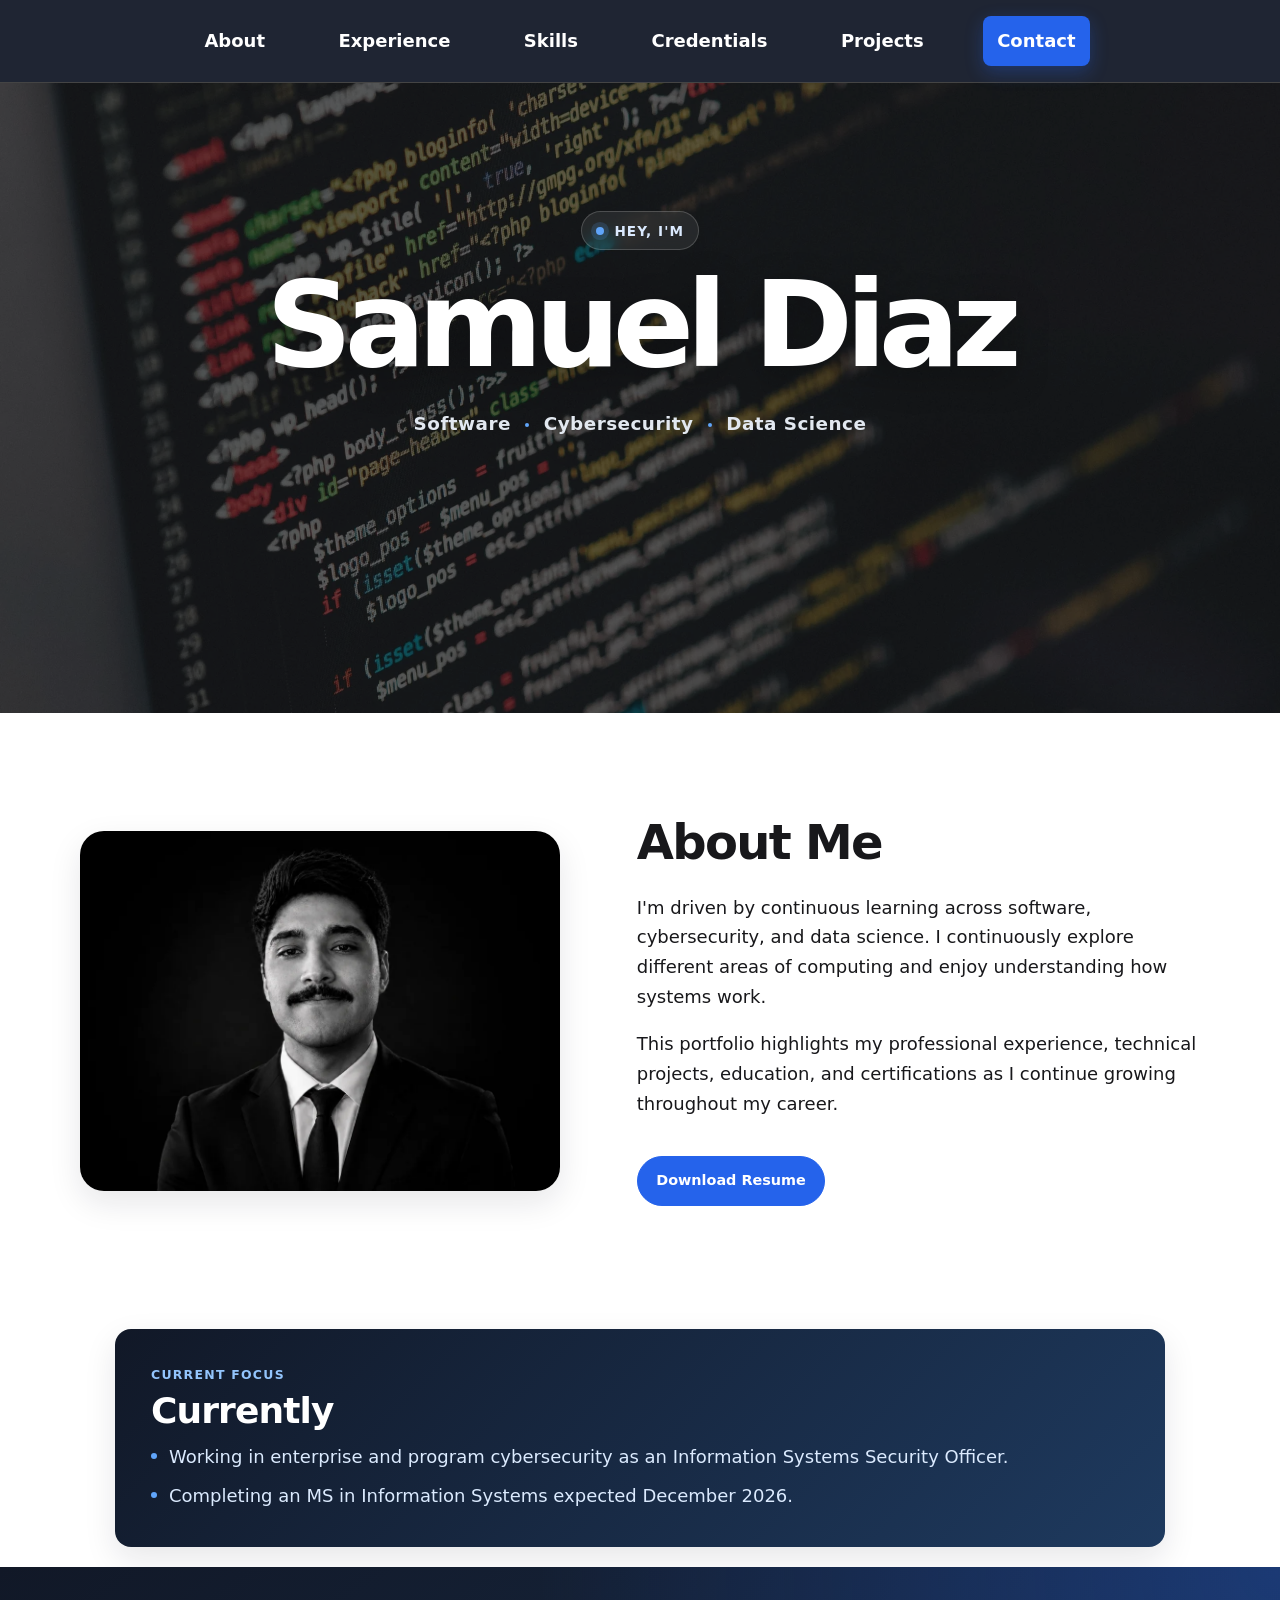
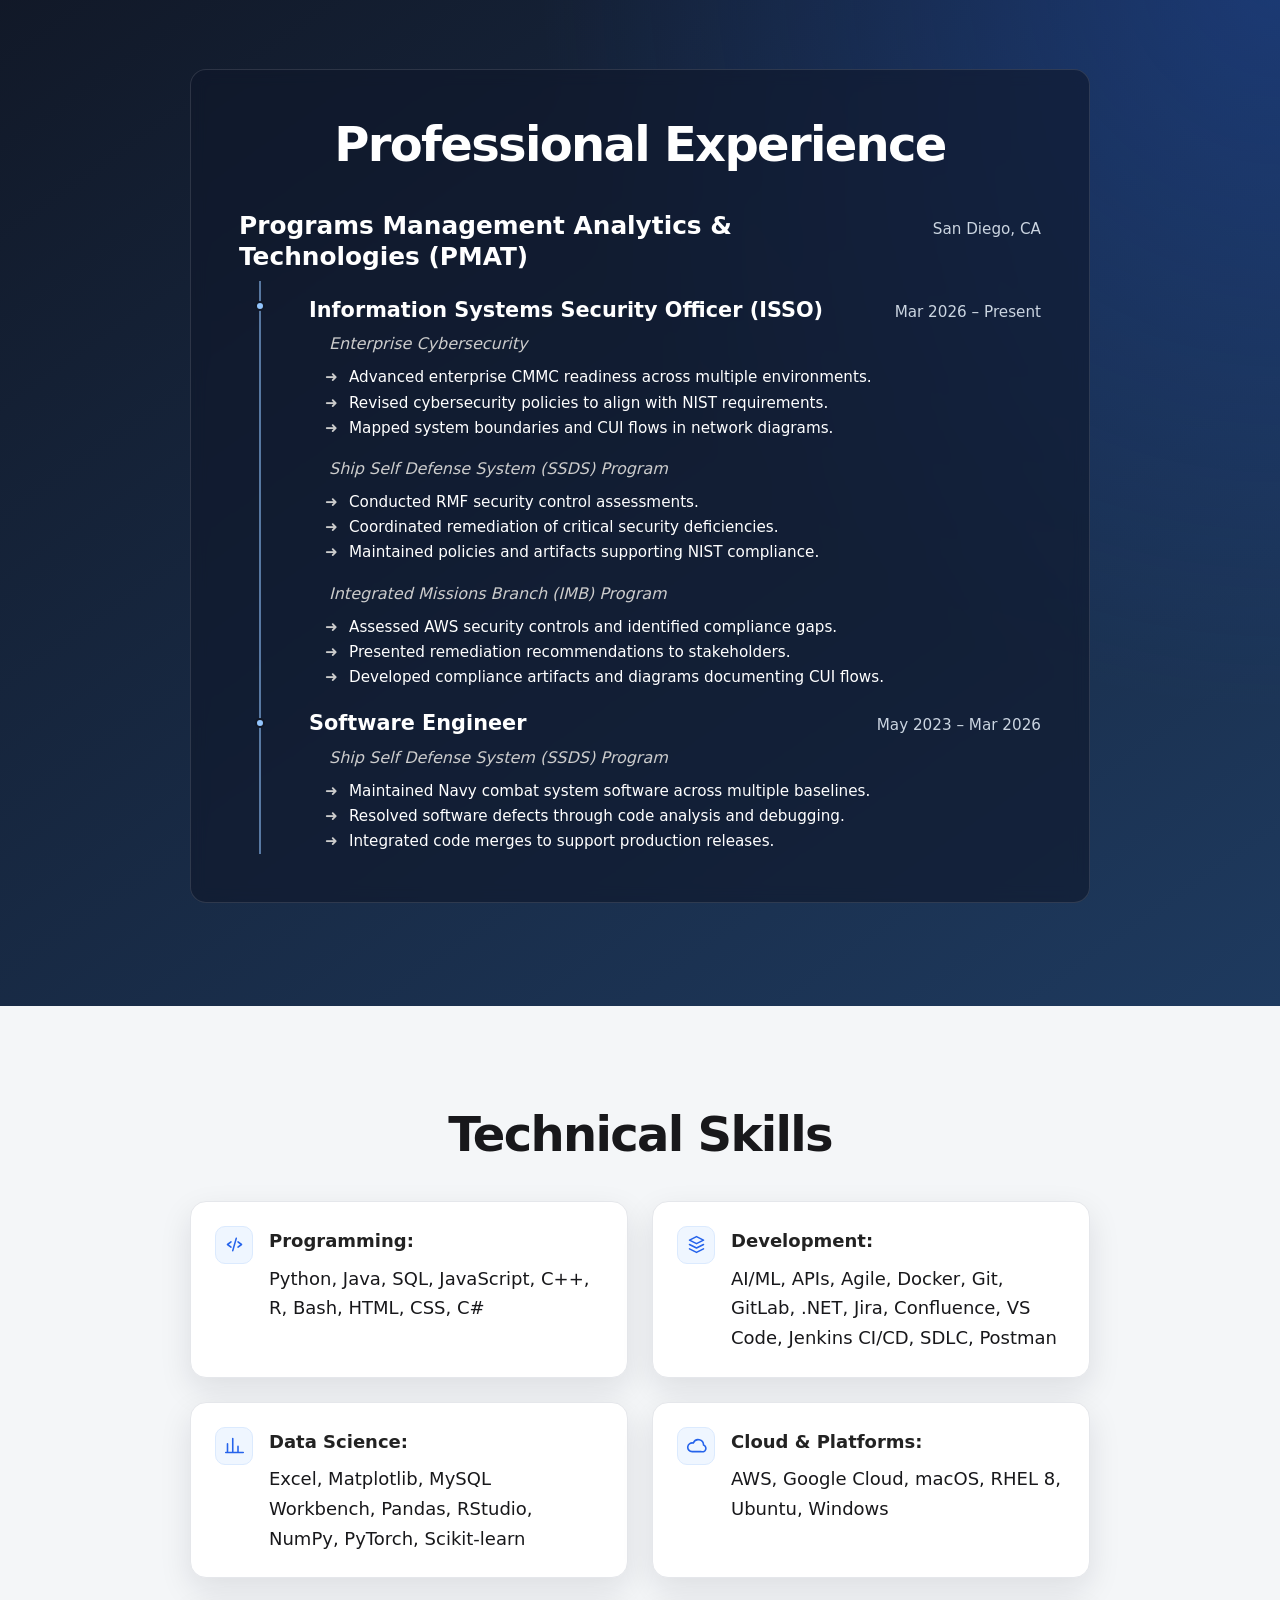
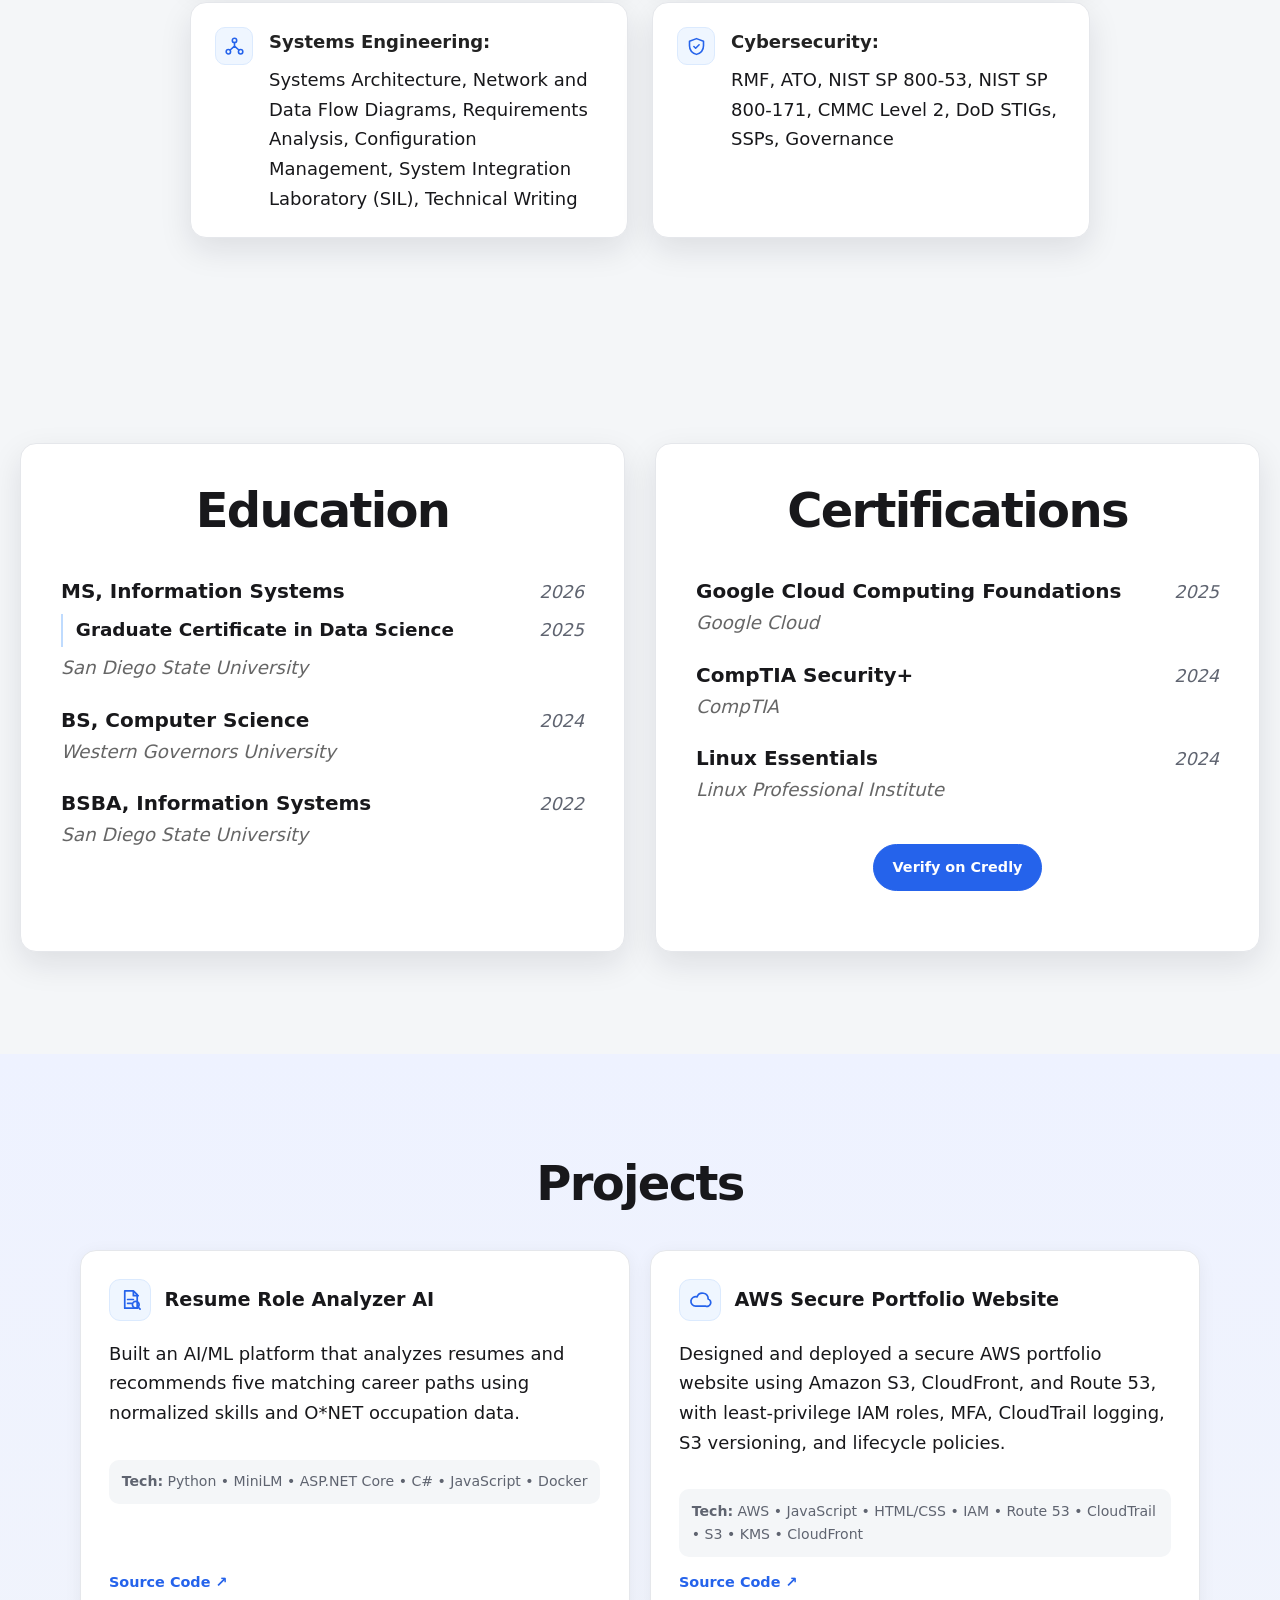
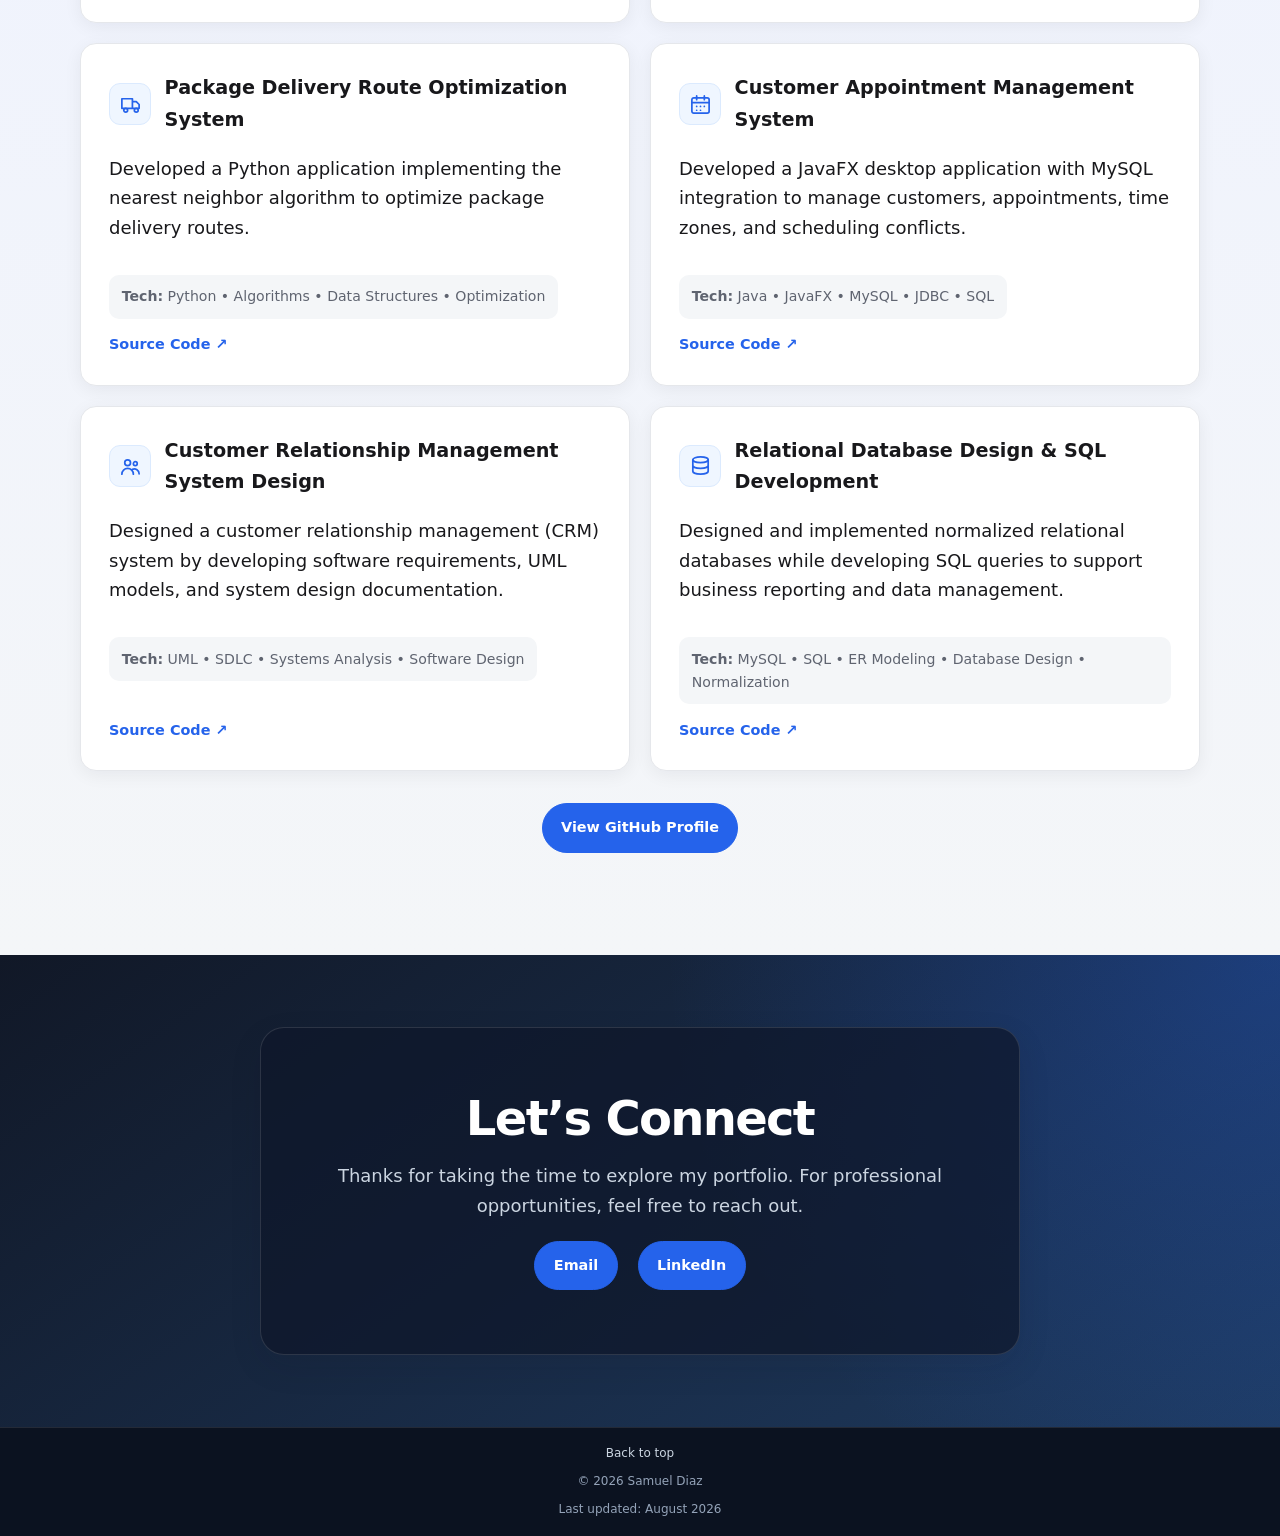
==== commit c3bfc2e1: "feat: reorder skills section and restore content for improved visibility" ====
--- a/samueldiaz.tech/index.html
+++ b/samueldiaz.tech/index.html
@@ -28,8 +28,8 @@
         <nav class="site-nav">
             <ul class="nav-links" id="primary-navigation">
                 <li><a href="#about">About</a></li>
+                <li><a href="#experience">Experience</a></li>
                 <li><a href="#skills">Skills</a></li>
-                <li><a href="#experience">Experience</a></li>
                 <li><a href="#credentials">Credentials</a></li>
                 <li><a href="#projects">Projects</a></li>
                 <li><a href="#contact">Contact</a></li>
@@ -78,39 +78,6 @@
         </div>
     </section>
 
-    <!-- Skills Section -->
-    <section id="skills" class="section">
-        <div class="container">
-            <h2>Technical Skills</h2>
-            <ul>
-                <li>
-                    <span class="skill-icon" aria-hidden="true"><svg viewBox="0 0 24 24"><path d="m8 9-4 3 4 3M16 9l4 3-4 3M14 5l-4 14"/></svg></span>
-                    <div><strong>Programming:</strong> Python, Java, SQL, JavaScript, C++, R, Bash, HTML, CSS, C#</div>
-                </li>
-                <li>
-                    <span class="skill-icon" aria-hidden="true"><svg viewBox="0 0 24 24"><path d="m12 3 8 4-8 4-8-4 8-4ZM4 12l8 4 8-4M4 17l8 4 8-4"/></svg></span>
-                    <div><strong>Development:</strong> AI/ML, APIs, Agile, Docker, Git, GitLab, .NET, Jira, Confluence, VS Code, Jenkins CI/CD, SDLC, Postman</div>
-                </li>
-                <li>
-                    <span class="skill-icon" aria-hidden="true"><svg viewBox="0 0 24 24"><path d="M4 20V10M10 20V4M16 20v-7M22 20H2"/></svg></span>
-                    <div><strong>Data Science:</strong> Excel, Matplotlib, MySQL Workbench, Pandas, RStudio, NumPy, PyTorch, Scikit-learn</div>
-                </li>
-                <li>
-                    <span class="skill-icon" aria-hidden="true"><svg viewBox="0 0 24 24"><path d="M17.5 19H7a5 5 0 1 1 1.4-9.8A6 6 0 0 1 20 11.5 3.75 3.75 0 0 1 17.5 19Z"/></svg></span>
-                    <div><strong>Cloud &amp; Platforms:</strong> AWS, Google Cloud, macOS, RHEL 8, Ubuntu, Windows</div>
-                </li>
-                <li>
-                    <span class="skill-icon" aria-hidden="true"><svg viewBox="0 0 24 24"><circle cx="12" cy="5" r="2.5"/><circle cx="5" cy="18" r="2.5"/><circle cx="19" cy="18" r="2.5"/><path d="M12 7.5v4M7 16l5-4.5 5 4.5"/></svg></span>
-                    <div><strong>Systems Engineering:</strong> Systems Architecture, Network and Data Flow Diagrams, Requirements Analysis, Configuration Management, System Integration Laboratory (SIL), Technical Writing</div>
-                </li>
-                <li>
-                    <span class="skill-icon" aria-hidden="true"><svg viewBox="0 0 24 24"><path d="M12 3 20 6v5c0 5-3.4 8.5-8 10-4.6-1.5-8-5-8-10V6l8-3Z"/><path d="m9 12 2 2 4-4"/></svg></span>
-                    <div><strong>Cybersecurity:</strong> RMF, ATO, NIST SP 800-53, NIST SP 800-171, CMMC Level 2, DoD STIGs, SSPs, Governance</div>
-                </li>
-            </ul>
-        </div>
-    </section>
-
     <!-- Experience Section -->
     <section id="experience" class="section">
         <div class="container">
@@ -157,6 +124,39 @@
                     </ul>
                 </div>
             </div>
+        </div>
+    </section>
+
+    <!-- Skills Section -->
+    <section id="skills" class="section">
+        <div class="container">
+            <h2>Technical Skills</h2>
+            <ul>
+                <li>
+                    <span class="skill-icon" aria-hidden="true"><svg viewBox="0 0 24 24"><path d="m8 9-4 3 4 3M16 9l4 3-4 3M14 5l-4 14"/></svg></span>
+                    <div><strong>Programming:</strong> Python, Java, SQL, JavaScript, C++, R, Bash, HTML, CSS, C#</div>
+                </li>
+                <li>
+                    <span class="skill-icon" aria-hidden="true"><svg viewBox="0 0 24 24"><path d="m12 3 8 4-8 4-8-4 8-4ZM4 12l8 4 8-4M4 17l8 4 8-4"/></svg></span>
+                    <div><strong>Development:</strong> AI/ML, APIs, Agile, Docker, Git, GitLab, .NET, Jira, Confluence, VS Code, Jenkins CI/CD, SDLC, Postman</div>
+                </li>
+                <li>
+                    <span class="skill-icon" aria-hidden="true"><svg viewBox="0 0 24 24"><path d="M4 20V10M10 20V4M16 20v-7M22 20H2"/></svg></span>
+                    <div><strong>Data Science:</strong> Excel, Matplotlib, MySQL Workbench, Pandas, RStudio, NumPy, PyTorch, Scikit-learn</div>
+                </li>
+                <li>
+                    <span class="skill-icon" aria-hidden="true"><svg viewBox="0 0 24 24"><path d="M17.5 19H7a5 5 0 1 1 1.4-9.8A6 6 0 0 1 20 11.5 3.75 3.75 0 0 1 17.5 19Z"/></svg></span>
+                    <div><strong>Cloud &amp; Platforms:</strong> AWS, Google Cloud, macOS, RHEL 8, Ubuntu, Windows</div>
+                </li>
+                <li>
+                    <span class="skill-icon" aria-hidden="true"><svg viewBox="0 0 24 24"><circle cx="12" cy="5" r="2.5"/><circle cx="5" cy="18" r="2.5"/><circle cx="19" cy="18" r="2.5"/><path d="M12 7.5v4M7 16l5-4.5 5 4.5"/></svg></span>
+                    <div><strong>Systems Engineering:</strong> Systems Architecture, Network and Data Flow Diagrams, Requirements Analysis, Configuration Management, System Integration Laboratory (SIL), Technical Writing</div>
+                </li>
+                <li>
+                    <span class="skill-icon" aria-hidden="true"><svg viewBox="0 0 24 24"><path d="M12 3 20 6v5c0 5-3.4 8.5-8 10-4.6-1.5-8-5-8-10V6l8-3Z"/><path d="m9 12 2 2 4-4"/></svg></span>
+                    <div><strong>Cybersecurity:</strong> RMF, ATO, NIST SP 800-53, NIST SP 800-171, CMMC Level 2, DoD STIGs, SSPs, Governance</div>
+                </li>
+            </ul>
         </div>
     </section>
 
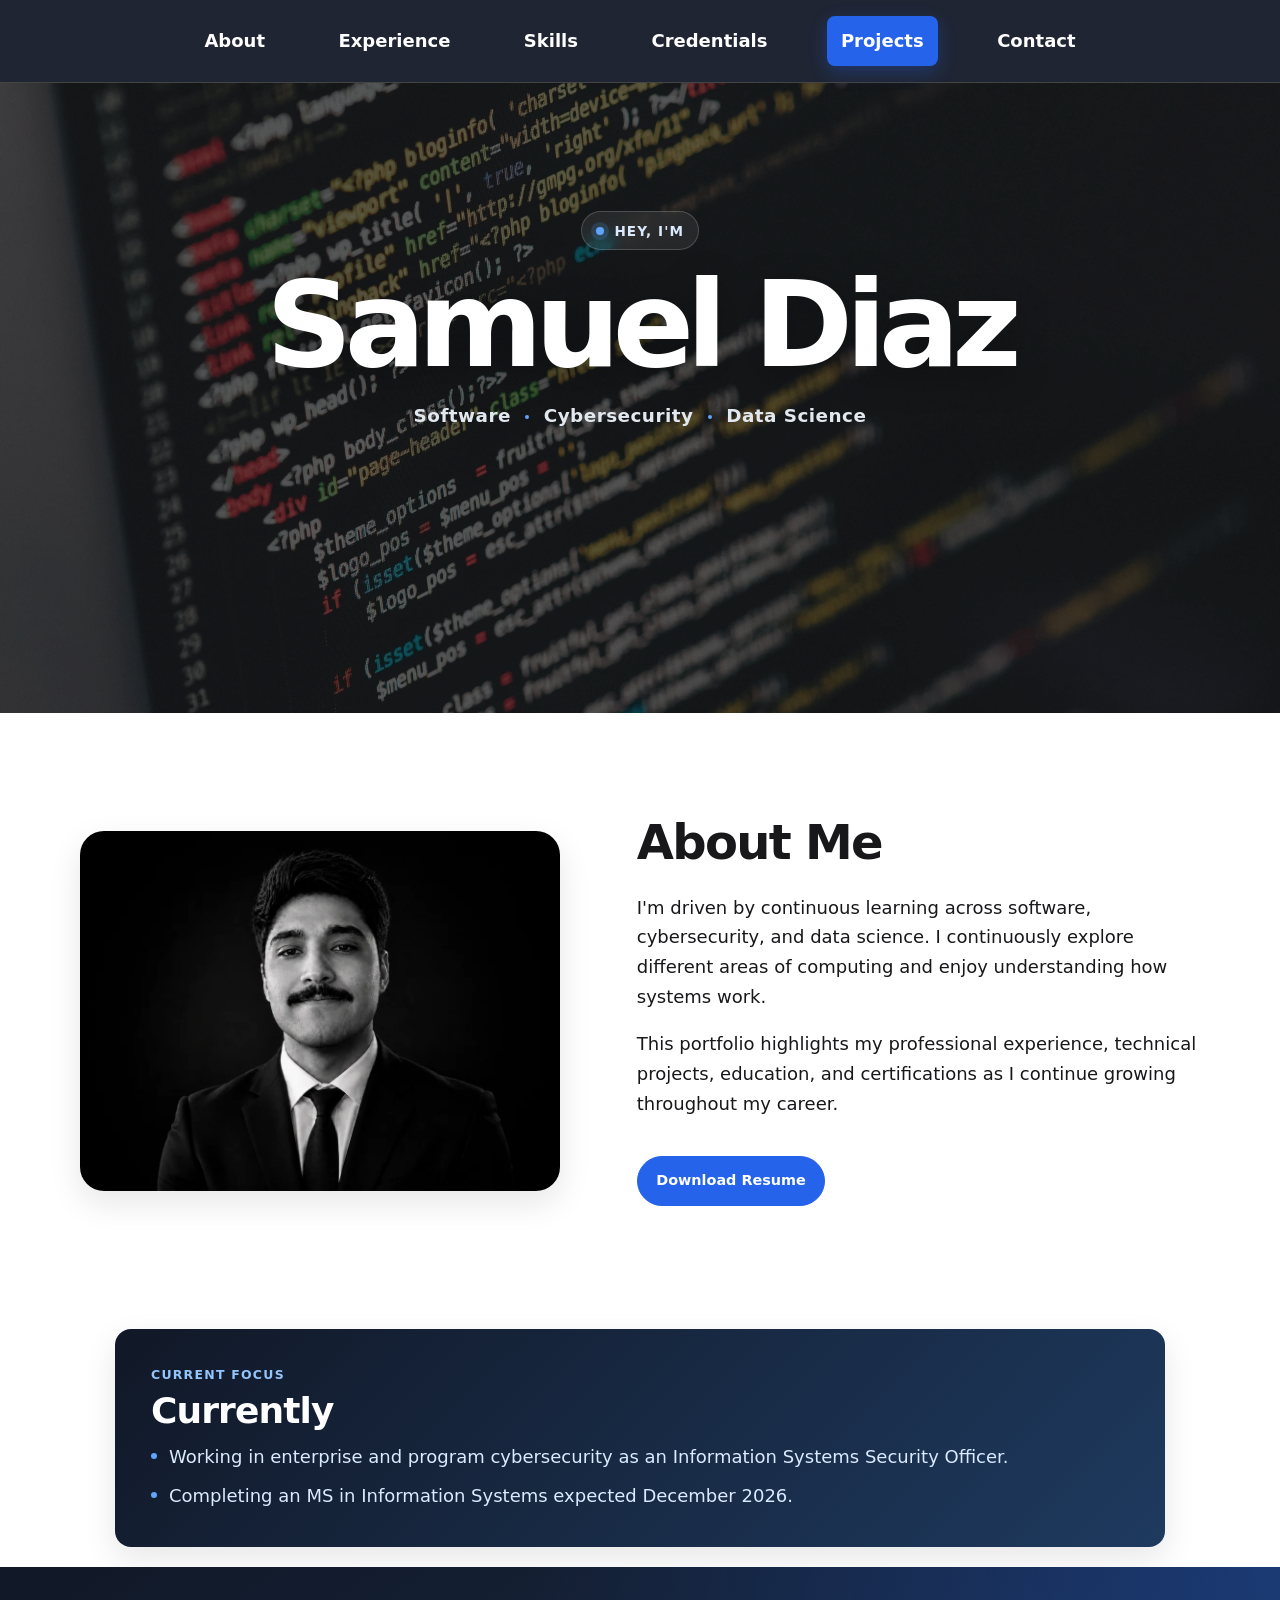
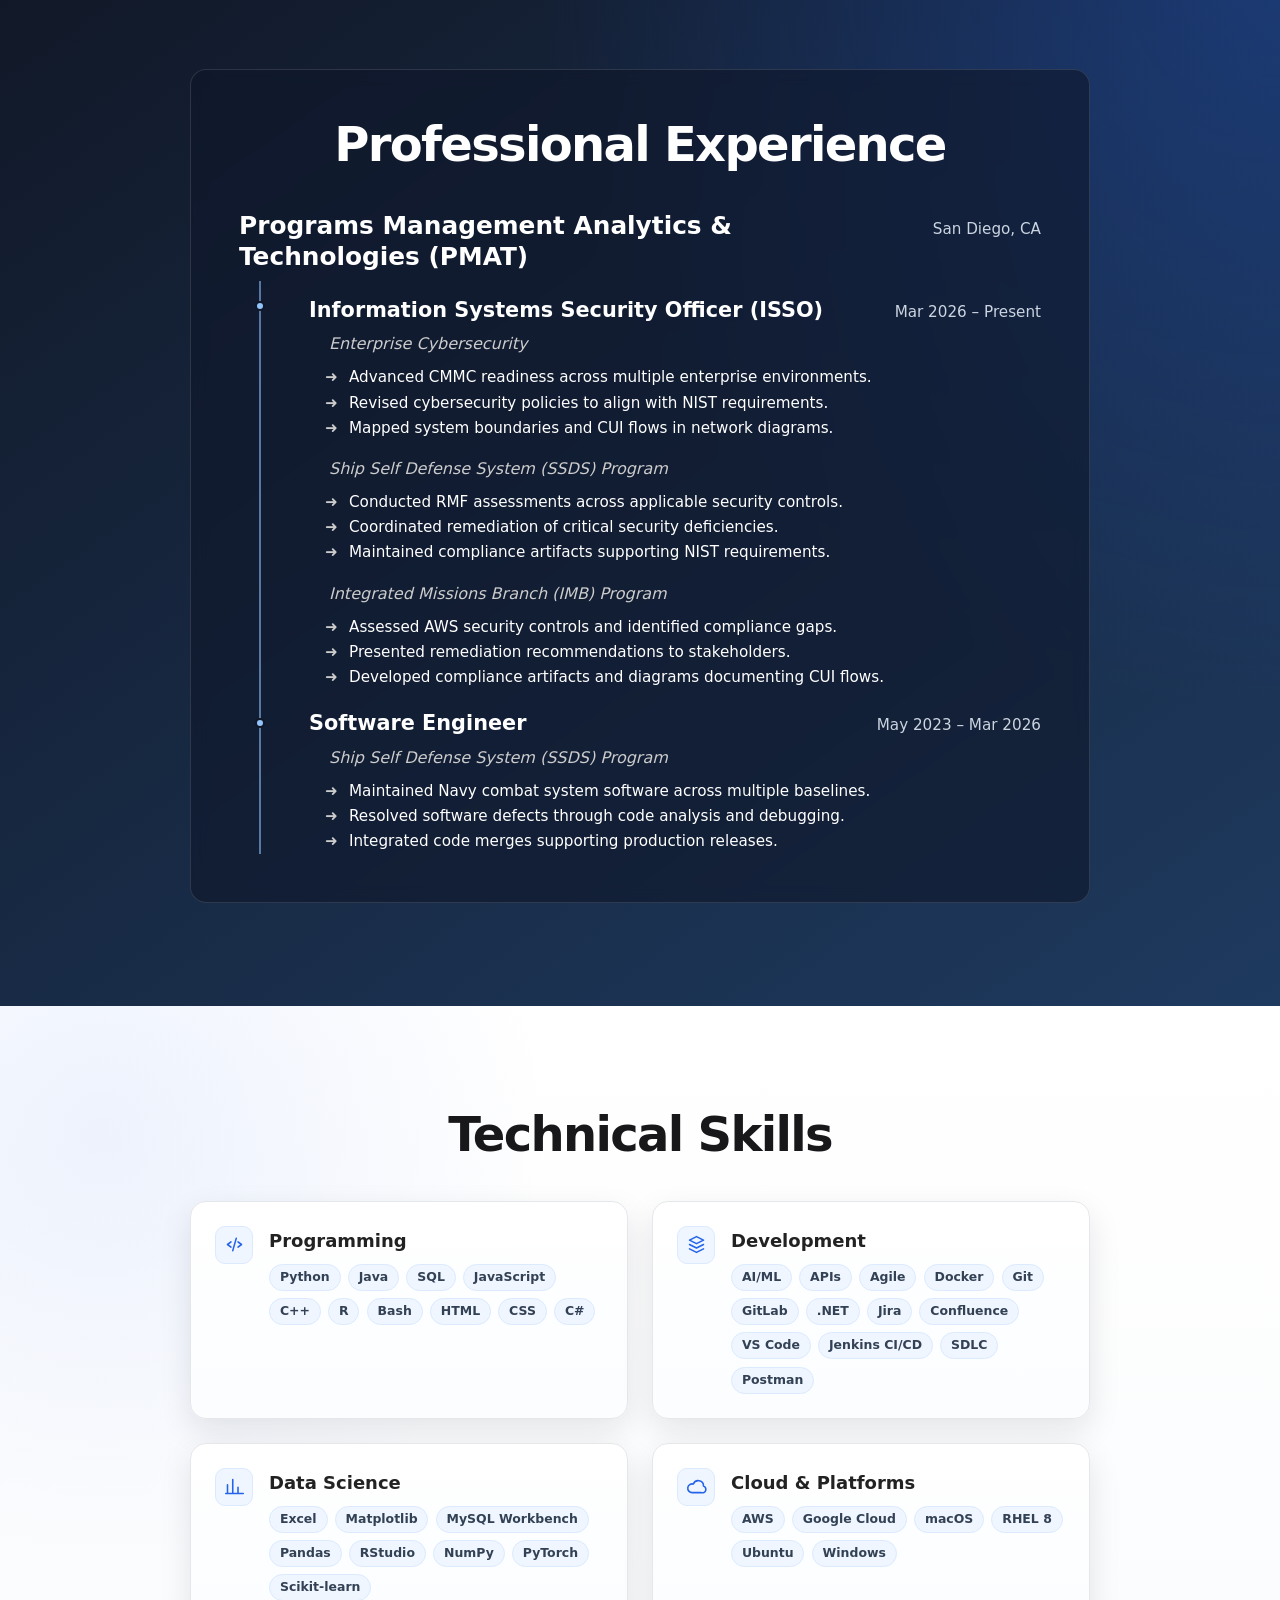
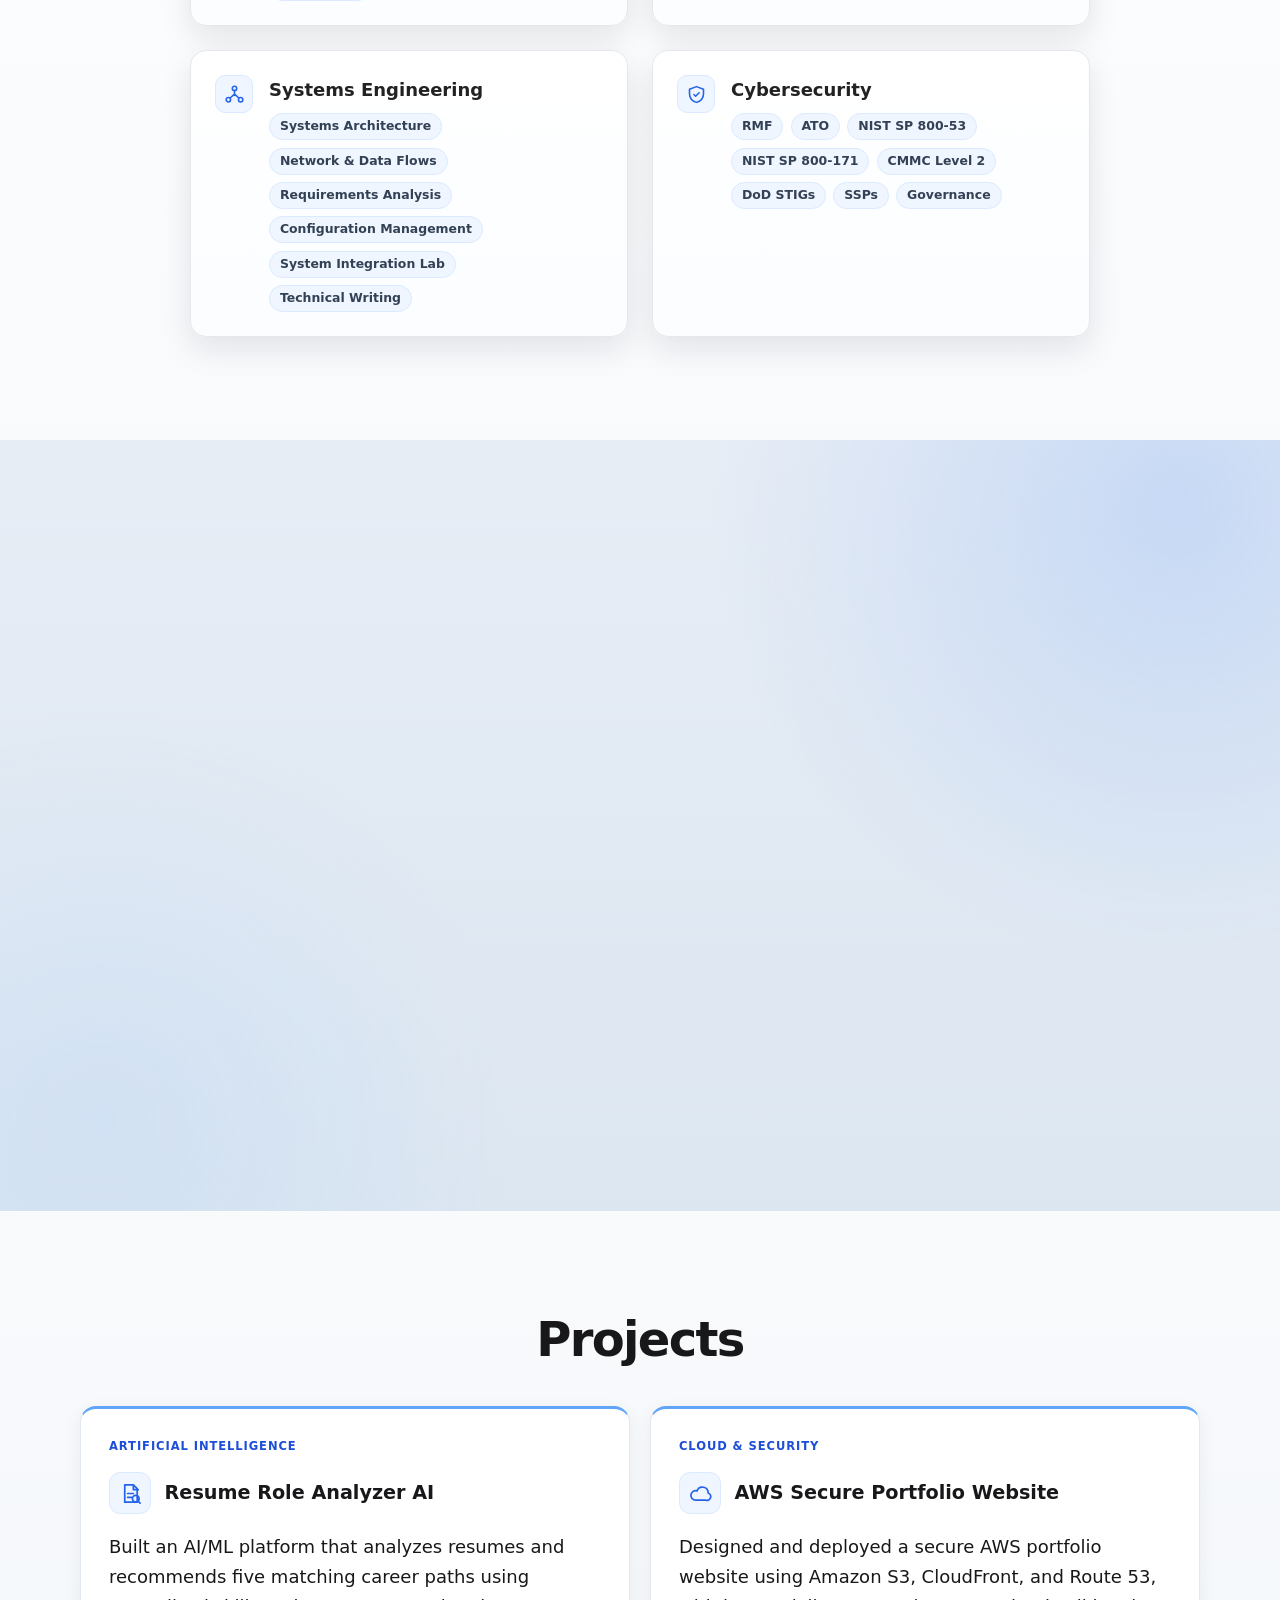
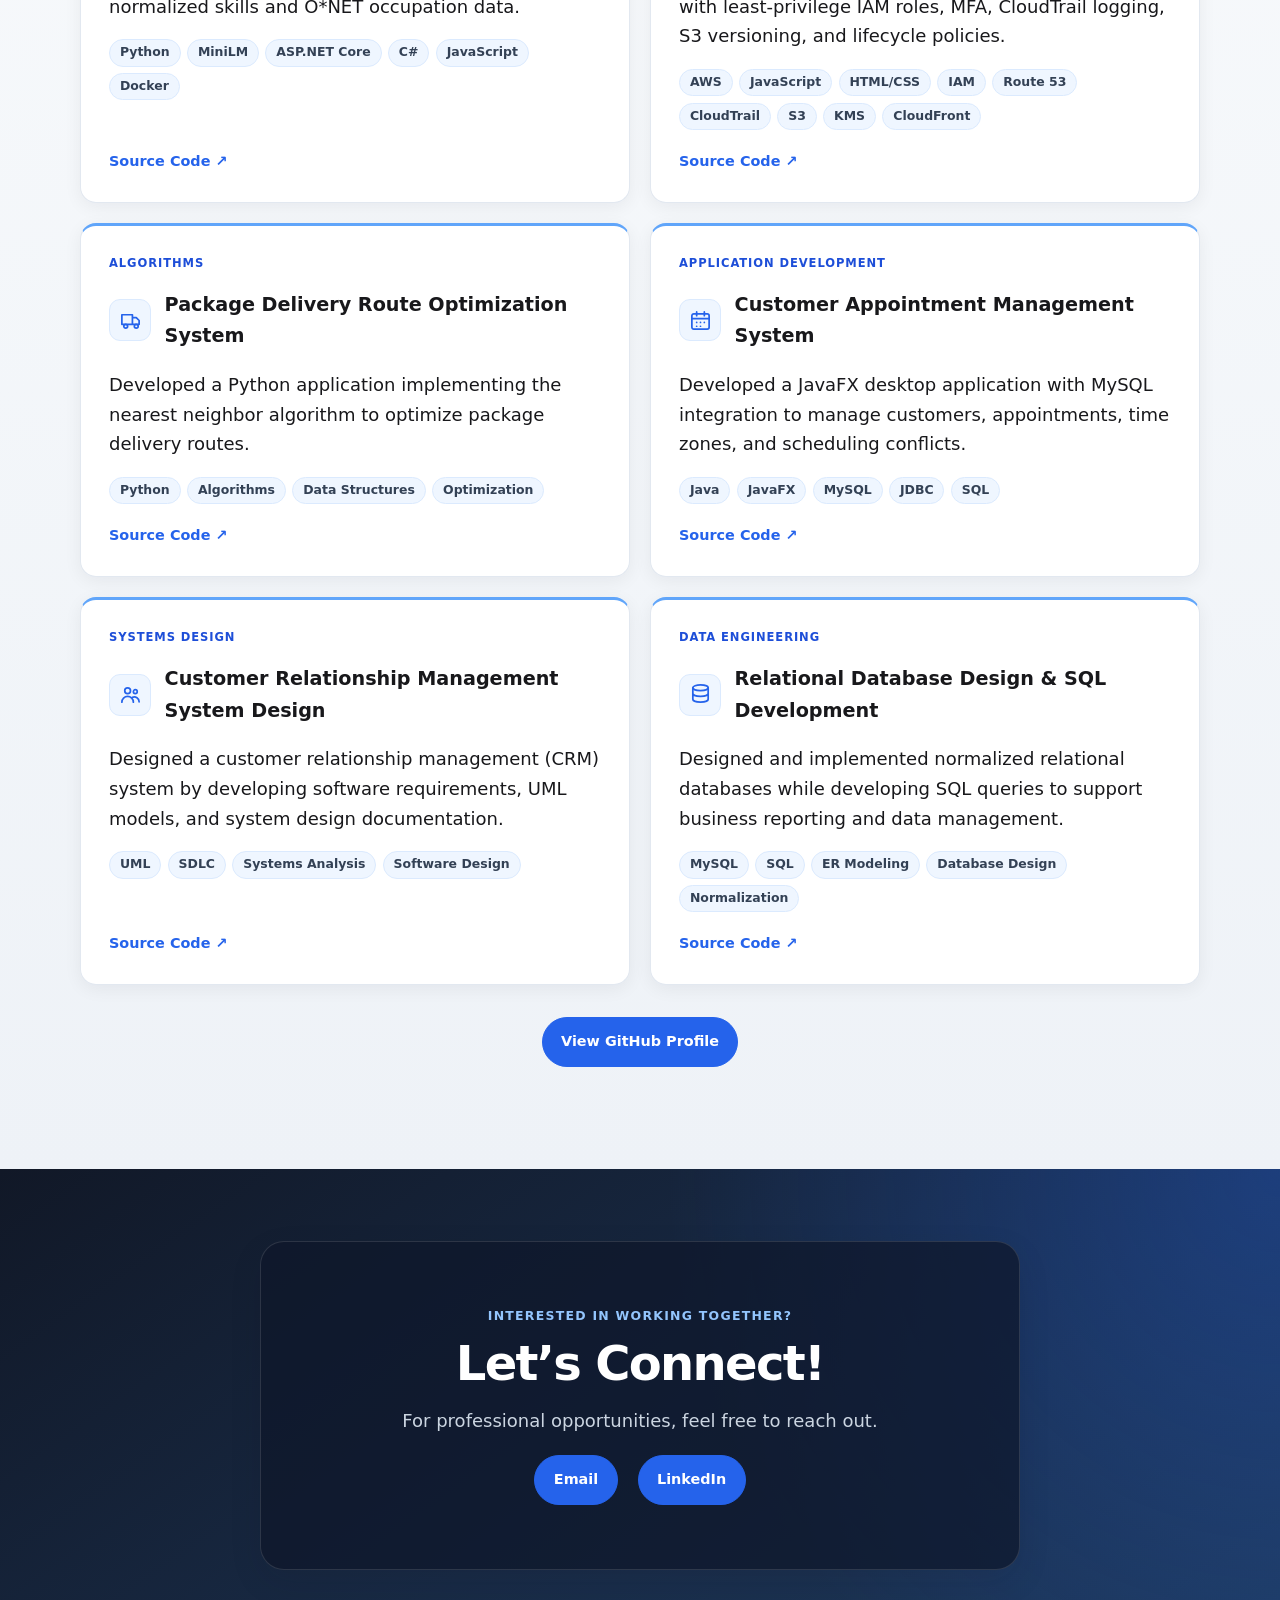
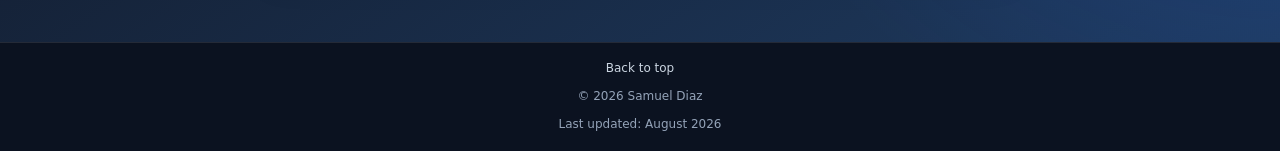
==== commit 3b94bbae: "feat: enhance CSS styles and improve JavaScript navigation functionality" ====
--- a/samueldiaz.tech/index.html
+++ b/samueldiaz.tech/index.html
@@ -13,8 +13,8 @@
     <meta name="twitter:description" content="Explore Samuel Diaz's experience and projects across software engineering, cybersecurity, cloud, and data science.">
     <title>Samuel Diaz | Technology Portfolio</title>
     <link rel="icon" href="media/favicon.svg" type="image/svg+xml">
-    <link rel="stylesheet" href="css/styles.css?v=20260814-1">
-    <script src="js/main.js" defer></script>
+    <link rel="stylesheet" href="css/styles.css?v=20260816-10">
+    <script src="js/main.js?v=20260816-4" defer></script>
 </head>
 <body>
     <a href="#main-content" class="skip-link">Skip to main content</a>
@@ -94,15 +94,15 @@
                     </h4>
                     <p class="experience-subheading">Enterprise Cybersecurity</p>
                     <ul>
-                        <li>Advanced enterprise CMMC readiness across multiple environments.</li>
+                        <li>Advanced CMMC readiness across multiple enterprise environments.</li>
                         <li>Revised cybersecurity policies to align with NIST requirements.</li>
                         <li>Mapped system boundaries and CUI flows in network diagrams.</li>
                     </ul>
                     <p class="experience-subheading">Ship Self Defense System (SSDS) Program</p>
                     <ul>
-                        <li>Conducted RMF security control assessments.</li>
+                        <li>Conducted RMF assessments across applicable security controls.</li>
                         <li>Coordinated remediation of critical security deficiencies.</li>
-                        <li>Maintained policies and artifacts supporting NIST compliance.</li>
+                        <li>Maintained compliance artifacts supporting NIST requirements.</li>
                     </ul>
                     <p class="experience-subheading">Integrated Missions Branch (IMB) Program</p>
                     <ul>
@@ -120,7 +120,7 @@
                     <ul>
                         <li>Maintained Navy combat system software across multiple baselines.</li>
                         <li>Resolved software defects through code analysis and debugging.</li>
-                        <li>Integrated code merges to support production releases.</li>
+                        <li>Integrated code merges supporting production releases.</li>
                     </ul>
                 </div>
             </div>
@@ -131,30 +131,68 @@
     <section id="skills" class="section">
         <div class="container">
             <h2>Technical Skills</h2>
-            <ul>
-                <li>
+            <ul class="skill-grid">
+                <li class="skill-card">
                     <span class="skill-icon" aria-hidden="true"><svg viewBox="0 0 24 24"><path d="m8 9-4 3 4 3M16 9l4 3-4 3M14 5l-4 14"/></svg></span>
-                    <div><strong>Programming:</strong> Python, Java, SQL, JavaScript, C++, R, Bash, HTML, CSS, C#</div>
-                </li>
-                <li>
+                    <div class="skill-content">
+                        <strong>Programming</strong>
+                        <div class="skill-tags">
+                            <span>Python</span><span>Java</span><span>SQL</span><span>JavaScript</span><span>C++</span>
+                            <span>R</span><span>Bash</span><span>HTML</span><span>CSS</span><span>C#</span>
+                        </div>
+                    </div>
+                </li>
+                <li class="skill-card">
                     <span class="skill-icon" aria-hidden="true"><svg viewBox="0 0 24 24"><path d="m12 3 8 4-8 4-8-4 8-4ZM4 12l8 4 8-4M4 17l8 4 8-4"/></svg></span>
-                    <div><strong>Development:</strong> AI/ML, APIs, Agile, Docker, Git, GitLab, .NET, Jira, Confluence, VS Code, Jenkins CI/CD, SDLC, Postman</div>
-                </li>
-                <li>
+                    <div class="skill-content">
+                        <strong>Development</strong>
+                        <div class="skill-tags">
+                            <span>AI/ML</span><span>APIs</span><span>Agile</span><span>Docker</span><span>Git</span>
+                            <span>GitLab</span><span>.NET</span><span>Jira</span><span>Confluence</span><span>VS Code</span>
+                            <span>Jenkins CI/CD</span><span>SDLC</span><span>Postman</span>
+                        </div>
+                    </div>
+                </li>
+                <li class="skill-card">
                     <span class="skill-icon" aria-hidden="true"><svg viewBox="0 0 24 24"><path d="M4 20V10M10 20V4M16 20v-7M22 20H2"/></svg></span>
-                    <div><strong>Data Science:</strong> Excel, Matplotlib, MySQL Workbench, Pandas, RStudio, NumPy, PyTorch, Scikit-learn</div>
-                </li>
-                <li>
+                    <div class="skill-content">
+                        <strong>Data Science</strong>
+                        <div class="skill-tags">
+                            <span>Excel</span><span>Matplotlib</span><span>MySQL Workbench</span><span>Pandas</span>
+                            <span>RStudio</span><span>NumPy</span><span>PyTorch</span><span>Scikit-learn</span>
+                        </div>
+                    </div>
+                </li>
+                <li class="skill-card">
                     <span class="skill-icon" aria-hidden="true"><svg viewBox="0 0 24 24"><path d="M17.5 19H7a5 5 0 1 1 1.4-9.8A6 6 0 0 1 20 11.5 3.75 3.75 0 0 1 17.5 19Z"/></svg></span>
-                    <div><strong>Cloud &amp; Platforms:</strong> AWS, Google Cloud, macOS, RHEL 8, Ubuntu, Windows</div>
-                </li>
-                <li>
+                    <div class="skill-content">
+                        <strong>Cloud &amp; Platforms</strong>
+                        <div class="skill-tags">
+                            <span>AWS</span><span>Google Cloud</span><span>macOS</span><span>RHEL 8</span>
+                            <span>Ubuntu</span><span>Windows</span>
+                        </div>
+                    </div>
+                </li>
+                <li class="skill-card">
                     <span class="skill-icon" aria-hidden="true"><svg viewBox="0 0 24 24"><circle cx="12" cy="5" r="2.5"/><circle cx="5" cy="18" r="2.5"/><circle cx="19" cy="18" r="2.5"/><path d="M12 7.5v4M7 16l5-4.5 5 4.5"/></svg></span>
-                    <div><strong>Systems Engineering:</strong> Systems Architecture, Network and Data Flow Diagrams, Requirements Analysis, Configuration Management, System Integration Laboratory (SIL), Technical Writing</div>
-                </li>
-                <li>
+                    <div class="skill-content">
+                        <strong>Systems Engineering</strong>
+                        <div class="skill-tags">
+                            <span>Systems Architecture</span><span>Network &amp; Data Flows</span>
+                            <span>Requirements Analysis</span><span>Configuration Management</span>
+                            <span>System Integration Lab</span><span>Technical Writing</span>
+                        </div>
+                    </div>
+                </li>
+                <li class="skill-card">
                     <span class="skill-icon" aria-hidden="true"><svg viewBox="0 0 24 24"><path d="M12 3 20 6v5c0 5-3.4 8.5-8 10-4.6-1.5-8-5-8-10V6l8-3Z"/><path d="m9 12 2 2 4-4"/></svg></span>
-                    <div><strong>Cybersecurity:</strong> RMF, ATO, NIST SP 800-53, NIST SP 800-171, CMMC Level 2, DoD STIGs, SSPs, Governance</div>
+                    <div class="skill-content">
+                        <strong>Cybersecurity</strong>
+                        <div class="skill-tags">
+                            <span>RMF</span><span>ATO</span><span>NIST SP 800-53</span><span>NIST SP 800-171</span>
+                            <span>CMMC Level 2</span><span>DoD STIGs</span><span>SSPs</span><span>Governance</span>
+                        </div>
+                    </div>
                 </li>
             </ul>
         </div>
@@ -164,8 +202,8 @@
     <section id="credentials" class="section">
         <div class="container">
             <h2 class="sr-only">Credentials</h2>
-            <div class="side-by-side">
-                <div class="education reveal-card reveal-left">
+            <div class="credential-grid">
+                <div class="credential-card reveal-card reveal-left">
                     <h3>Education</h3>
                     <ul>
                         <li>
@@ -195,7 +233,7 @@
                         </li>
                     </ul>
                 </div>
-                <div class="certifications reveal-card reveal-right">
+                <div class="credential-card reveal-card reveal-right">
                     <h3>Certifications</h3>
                     <ul>
                         <li>
@@ -236,6 +274,7 @@
             <h2>Projects</h2>
             <div class="project-grid">
                 <article class="project">
+                    <span class="project-category">Artificial Intelligence</span>
                     <div class="project-heading">
                         <span class="project-icon" aria-hidden="true">
                             <svg viewBox="0 0 24 24"><path d="M6 3h9l4 4v14H6zM15 3v5h5M9 12h6M9 16h4"/><circle cx="17.5" cy="17.5" r="3.5"/><path d="m20 20 2 2"/></svg>
@@ -243,10 +282,11 @@
                         <h3>Resume Role Analyzer AI</h3>
                     </div>
                     <p>Built an AI/ML platform that analyzes resumes and recommends five matching career paths using normalized skills and O*NET occupation data.</p>
-                    <p class="project-tech"><strong>Tech:</strong> Python • MiniLM • ASP.NET Core • C# • JavaScript • Docker</p>
+                    <div class="project-tech" aria-label="Technologies"><span>Python</span><span>MiniLM</span><span>ASP.NET Core</span><span>C#</span><span>JavaScript</span><span>Docker</span></div>
                     <a href="https://github.com/sdiaztech/resume-role-analyzer-ai" target="_blank" rel="noopener noreferrer" class="project-link">Source Code <span aria-hidden="true">↗</span></a>
                 </article>
                 <article class="project">
+                    <span class="project-category">Cloud &amp; Security</span>
                     <div class="project-heading">
                         <span class="project-icon" aria-hidden="true">
                             <svg viewBox="0 0 24 24"><path d="M17.5 19H7a5 5 0 1 1 1.4-9.8A6 6 0 0 1 20 11.5 3.75 3.75 0 0 1 17.5 19Z"/></svg>
@@ -254,10 +294,11 @@
                         <h3>AWS Secure Portfolio Website</h3>
                     </div>
                     <p>Designed and deployed a secure AWS portfolio website using Amazon S3, CloudFront, and Route 53, with least-privilege IAM roles, MFA, CloudTrail logging, S3 versioning, and lifecycle policies.</p>
-                    <p class="project-tech"><strong>Tech:</strong> AWS • JavaScript • HTML/CSS • IAM • Route 53 • CloudTrail • S3 • KMS • CloudFront</p>
+                    <div class="project-tech" aria-label="Technologies"><span>AWS</span><span>JavaScript</span><span>HTML/CSS</span><span>IAM</span><span>Route 53</span><span>CloudTrail</span><span>S3</span><span>KMS</span><span>CloudFront</span></div>
                     <a href="https://github.com/sdiaztech/aws-cloud-portfolio-website" target="_blank" rel="noopener noreferrer" class="project-link">Source Code <span aria-hidden="true">↗</span></a>
                 </article>
                 <article class="project">
+                    <span class="project-category">Algorithms</span>
                     <div class="project-heading">
                         <span class="project-icon" aria-hidden="true">
                             <svg viewBox="0 0 24 24"><path d="M3 6h11v10H3zM14 9h4l3 3v4h-7z"/><circle cx="7" cy="18" r="2"/><circle cx="18" cy="18" r="2"/></svg>
@@ -265,10 +306,11 @@
                         <h3>Package Delivery Route Optimization System</h3>
                     </div>
                     <p>Developed a Python application implementing the nearest neighbor algorithm to optimize package delivery routes.</p>
-                    <p class="project-tech"><strong>Tech:</strong> Python • Algorithms • Data Structures • Optimization</p>
+                    <div class="project-tech" aria-label="Technologies"><span>Python</span><span>Algorithms</span><span>Data Structures</span><span>Optimization</span></div>
                     <a href="https://github.com/sdiaztech/package-delivery-route-optimization-system" target="_blank" rel="noopener noreferrer" class="project-link">Source Code <span aria-hidden="true">↗</span></a>
                 </article>
                 <article class="project">
+                    <span class="project-category">Application Development</span>
                     <div class="project-heading">
                         <span class="project-icon" aria-hidden="true">
                             <svg viewBox="0 0 24 24"><rect x="3" y="5" width="18" height="16" rx="2"/><path d="M16 3v4M8 3v4M3 10h18M8 14h.01M12 14h.01M16 14h.01M8 18h.01M12 18h.01"/></svg>
@@ -276,10 +318,11 @@
                         <h3>Customer Appointment Management System</h3>
                     </div>
                     <p>Developed a JavaFX desktop application with MySQL integration to manage customers, appointments, time zones, and scheduling conflicts.</p>
-                    <p class="project-tech"><strong>Tech:</strong> Java • JavaFX • MySQL • JDBC • SQL</p>
+                    <div class="project-tech" aria-label="Technologies"><span>Java</span><span>JavaFX</span><span>MySQL</span><span>JDBC</span><span>SQL</span></div>
                     <a href="https://github.com/sdiaztech/customer-appointment-management-system" target="_blank" rel="noopener noreferrer" class="project-link">Source Code <span aria-hidden="true">↗</span></a>
                 </article>
                 <article class="project">
+                    <span class="project-category">Systems Design</span>
                     <div class="project-heading">
                         <span class="project-icon" aria-hidden="true">
                             <svg viewBox="0 0 24 24"><circle cx="9" cy="8" r="3"/><circle cx="17" cy="9" r="2"/><path d="M3 20a6 6 0 0 1 12 0M14 15a5 5 0 0 1 7 4.6"/></svg>
@@ -287,10 +330,11 @@
                         <h3>Customer Relationship Management System Design</h3>
                     </div>
                     <p>Designed a customer relationship management (CRM) system by developing software requirements, UML models, and system design documentation.</p>
-                    <p class="project-tech"><strong>Tech:</strong> UML • SDLC • Systems Analysis • Software Design</p>
+                    <div class="project-tech" aria-label="Technologies"><span>UML</span><span>SDLC</span><span>Systems Analysis</span><span>Software Design</span></div>
                     <a href="https://github.com/sdiaztech/crm-system-design" target="_blank" rel="noopener noreferrer" class="project-link">Source Code <span aria-hidden="true">↗</span></a>
                 </article>
                 <article class="project">
+                    <span class="project-category">Data Engineering</span>
                     <div class="project-heading">
                         <span class="project-icon" aria-hidden="true">
                             <svg viewBox="0 0 24 24"><ellipse cx="12" cy="5" rx="8" ry="3"/><path d="M4 5v6c0 1.7 3.6 3 8 3s8-1.3 8-3V5M4 11v6c0 1.7 3.6 3 8 3s8-1.3 8-3v-6"/></svg>
@@ -298,7 +342,7 @@
                         <h3>Relational Database Design &amp; SQL Development</h3>
                     </div>
                     <p>Designed and implemented normalized relational databases while developing SQL queries to support business reporting and data management.</p>
-                    <p class="project-tech"><strong>Tech:</strong> MySQL • SQL • ER Modeling • Database Design • Normalization</p>
+                    <div class="project-tech" aria-label="Technologies"><span>MySQL</span><span>SQL</span><span>ER Modeling</span><span>Database Design</span><span>Normalization</span></div>
                     <a href="https://github.com/sdiaztech/relational-database-design-and-sql-development" target="_blank" rel="noopener noreferrer" class="project-link">Source Code <span aria-hidden="true">↗</span></a>
                 </article>
             </div>
@@ -309,8 +353,9 @@
     <!-- Contact Section -->
     <section id="contact" class="section">
         <div class="contact-card">
-            <h2>Let’s Connect</h2>
-            <p>Thanks for taking the time to explore my portfolio. For professional opportunities, feel free to reach out.</p>
+            <p class="contact-eyebrow">Interested in working together?</p>
+            <h2>Let’s Connect!</h2>
+            <p>For professional opportunities, feel free to reach out.</p>
             <div class="contact-links">
                 <a href="mailto:samdiaztech@gmail.com" class="btn">Email</a>
                 <a href="https://www.linkedin.com/in/sdiaztech" target="_blank" rel="noopener noreferrer" class="btn">LinkedIn</a>
--- a/samueldiaz.tech/css/styles.css
+++ b/samueldiaz.tech/css/styles.css
@@ -9,9 +9,24 @@
     --color-dark: #111827;
     --color-icon-bg: #eff6ff;
     --color-icon-border: #dbeafe;
+    --color-accent: #60a5fa;
+    --color-blue-soft: #93c5fd;
+    --color-slate-light: #cbd5e1;
+    --color-dark-alt: #1e3a5f;
+    --glass-background: rgba(15, 23, 42, 0.62);
+    --glass-background-strong: rgba(15, 23, 42, 0.72);
+    --glass-border: 1px solid rgba(255, 255, 255, 0.12);
+    --card-transition: transform 0.3s ease, box-shadow 0.3s ease;
+    --light-section-gradient:
+        radial-gradient(circle at 8% 12%, rgba(37, 99, 235, 0.08), transparent 30%),
+        linear-gradient(180deg, #fff 0%, #f8fafc 100%);
+    --soft-section-gradient:
+        radial-gradient(circle at 92% 8%, rgba(59, 130, 246, 0.18), transparent 34%),
+        radial-gradient(circle at 8% 88%, rgba(147, 197, 253, 0.16), transparent 30%),
+        linear-gradient(180deg, #e7edf5 0%, #dce6f1 100%);
     --dark-section-gradient:
         radial-gradient(circle at top right, rgba(37, 99, 235, 0.3), transparent 45%),
-        linear-gradient(145deg, #111827, #1e3a5f);
+        linear-gradient(145deg, var(--color-dark), var(--color-dark-alt));
     --radius: 16px;
     --shadow: 0 12px 32px rgba(15, 23, 42, 0.1);
 }
@@ -73,6 +88,7 @@
 .section {
     padding: clamp(4rem, 8vw, 7rem) 1.25rem;
     text-align: center;
+    scroll-margin-top: 4.75rem;
 }
 
 .container {
@@ -114,7 +130,7 @@
 
 a:focus-visible,
 button:focus-visible {
-    outline: 3px solid #93c5fd;
+    outline: 3px solid var(--color-blue-soft);
     outline-offset: 4px;
 }
 
@@ -235,7 +251,7 @@
 #home .hero-eyebrow span {
     width: 0.5rem;
     height: 0.5rem;
-    background: #60a5fa;
+    background: var(--color-accent);
     border-radius: 50%;
     box-shadow: 0 0 0 5px rgba(96, 165, 250, 0.16);
 }
@@ -255,7 +271,7 @@
     justify-content: center;
     align-items: center;
     gap: 0.9rem;
-    margin: 1.75rem 0 0;
+    margin: 1.25rem 0 0;
     color: #e2e8f0;
     font-size: clamp(0.95rem, 2vw, 1.15rem);
     font-weight: 600;
@@ -269,7 +285,7 @@
     height: 4px;
     margin-right: 0.9rem;
     vertical-align: middle;
-    background: #60a5fa;
+    background: var(--color-accent);
     border-radius: 50%;
 }
 
@@ -322,14 +338,14 @@
     padding: clamp(1.5rem, 4vw, 2.25rem);
     color: #fff;
     text-align: left;
-    background: linear-gradient(135deg, var(--color-dark), #1e3a5f);
+    background: linear-gradient(135deg, var(--color-dark), var(--color-dark-alt));
     border-radius: var(--radius);
     box-shadow: var(--shadow);
 }
 
 .currently-label {
     margin: 0 0 0.35rem;
-    color: #93c5fd;
+    color: var(--color-blue-soft);
     font-size: 0.78rem;
     font-weight: 700;
     letter-spacing: 0.1em;
@@ -362,16 +378,16 @@
     width: 6px;
     height: 6px;
     margin-top: 0.6em;
-    background: #60a5fa;
+    background: var(--color-accent);
     border-radius: 50%;
 }
 
 /* Skills */
 #skills {
-    background: var(--color-soft);
-}
-
-#skills ul {
+    background: var(--light-section-gradient);
+}
+
+.skill-grid {
     display: grid;
     grid-template-columns: repeat(2, 1fr);
     gap: 1.5rem;
@@ -379,28 +395,56 @@
     max-width: 900px;
 }
 
-#skills li {
+.skill-card {
     display: flex;
     align-items: flex-start;
     gap: 1rem;
-    background: #fff;
+    background: linear-gradient(180deg, #fff, #fbfdff);
     padding: 1.5rem;
     border: 1px solid #e5e7eb;
     border-radius: var(--radius);
     box-shadow: var(--shadow);
     text-align: left;
-    transition: transform 0.3s ease, box-shadow 0.3s ease;
-}
-
-#skills li:hover {
+    transition: var(--card-transition);
+}
+
+.skill-content {
+    min-width: 0;
+}
+
+.skill-card:hover {
     transform: translateY(-5px);
     box-shadow: 0 8px 16px rgba(0, 0, 0, 0.2);
 }
 
-#skills strong {
+.skill-content > strong {
     display: block;
     margin-bottom: 0.5rem;
     color: #222;
+}
+
+.skill-tags,
+.project-tech {
+    display: flex;
+    flex-wrap: wrap;
+}
+
+.skill-tags {
+    gap: 0.45rem;
+}
+
+.skill-tags span,
+.project-tech span {
+    display: inline-flex;
+    align-items: center;
+    padding: 0.32rem 0.62rem;
+    color: #334155;
+    background: #eff6ff;
+    border: 1px solid #dbeafe;
+    border-radius: 999px;
+    font-size: 0.78rem;
+    font-weight: 650;
+    line-height: 1.2;
 }
 
 .skill-icon,
@@ -442,8 +486,8 @@
 #experience .container {
     max-width: 900px;
     padding: clamp(1.5rem, 4vw, 3rem);
-    background: rgba(15, 23, 42, 0.62);
-    border: 1px solid rgba(255, 255, 255, 0.12);
+    background: var(--glass-background);
+    border: var(--glass-border);
     border-radius: var(--radius);
     backdrop-filter: blur(8px);
 }
@@ -470,7 +514,7 @@
     flex-shrink: 0;
     font-size: 0.95rem;
     font-weight: 500;
-    color: #cbd5e1;
+    color: var(--color-slate-light);
 }
 
 #experience .experience-subheading {
@@ -489,7 +533,7 @@
     text-align: left;
     font-size: 0.95rem;
     font-weight: 500;
-    color: #cbd5e1;
+    color: var(--color-slate-light);
 }
 
 #experience .company-heading {
@@ -535,7 +579,7 @@
     left: calc(-1.75rem - 6px);
     width: 10px;
     height: 10px;
-    background: #93c5fd;
+    background: var(--color-blue-soft);
     border: 2px solid var(--color-dark);
     border-radius: 50%;
 }
@@ -567,46 +611,63 @@
 /* Credentials */
 #credentials {
     overflow: hidden;
+    background: var(--soft-section-gradient);
 }
 
 #credentials .container {
     width: min(1340px, 100%);
 }
 
-.education h3,
-.certifications h3 {
+.credential-card h3 {
     font-size: clamp(2rem, 5vw, 3rem);
     line-height: 1.1;
     letter-spacing: -0.035em;
     margin: 0 0 2.5rem;
 }
 
-.side-by-side {
+.credential-grid {
     display: flex;
     justify-content: center;
-    gap: 30px;
-}
-
-.education,
-.certifications {
+    gap: clamp(1.25rem, 3vw, 2rem);
+}
+
+.credential-card {
+    position: relative;
+    overflow: hidden;
     flex: 1;
     width: auto;
     max-width: 650px;
-    padding: 2.5rem;
-    background: var(--color-surface);
-    border: 1px solid #e5e7eb;
-    border-radius: var(--radius);
-    box-shadow: var(--shadow);
+    padding: clamp(1.75rem, 4vw, 2.75rem);
+    color: #f8fafc;
+    background:
+        radial-gradient(circle at top right, rgba(96, 165, 250, 0.24), transparent 42%),
+        linear-gradient(145deg, var(--color-dark), var(--color-dark-alt));
+    border: 1px solid rgba(255, 255, 255, 0.14);
+    border-radius: calc(var(--radius) + 4px);
+    box-shadow: 0 22px 55px rgba(15, 23, 42, 0.2);
     font-size: 1.25rem;
     line-height: 1.45;
-}
-
-.education span,
-.certifications span {
+    transition: var(--card-transition);
+}
+
+.credential-card::before {
+    content: "";
+    position: absolute;
+    inset: 0 auto 0 0;
+    width: 2px;
+    background: rgba(147, 197, 253, 0.55);
+}
+
+.credential-card:hover {
+    transform: translateY(-4px);
+    box-shadow: 0 28px 65px rgba(15, 23, 42, 0.28);
+}
+
+.credential-card span {
     display: block;
     margin-top: 0.25rem;
     font-size: 1.15rem;
-    color: #666;
+    color: var(--color-slate-light);
     font-style: italic;
 }
 
@@ -619,7 +680,7 @@
 
 .credential-date {
     flex-shrink: 0;
-    color: var(--color-muted);
+    color: var(--color-blue-soft);
     font-size: 1.1rem;
     font-style: italic;
     font-weight: 500;
@@ -630,8 +691,8 @@
     padding: 0.2rem 0 0.2rem 0.8rem;
     font-size: 1.15rem;
     font-weight: 600;
-    color: var(--color-ink);
-    border-left: 2px solid #bfdbfe;
+    color: #e2e8f0;
+    border-left: 2px solid var(--color-accent);
     font-style: normal;
 }
 
@@ -642,20 +703,21 @@
     font-style: normal;
 }
 
-.education ul,
-.certifications ul {
+.credential-card ul {
     margin: 0;
 }
 
-.education li,
-.certifications li {
+.credential-card li {
     text-align: left;
     margin-bottom: 1.5rem;
-}
-
-.education li:last-child,
-.certifications li:last-child {
+    padding-bottom: 1.5rem;
+    border-bottom: 1px solid rgba(255, 255, 255, 0.12);
+}
+
+.credential-card li:last-child {
     margin-bottom: 0;
+    padding-bottom: 0;
+    border-bottom: 0;
 }
 
 .reveal-card {
@@ -676,9 +738,13 @@
     transform: translateX(0);
 }
 
+.credential-card.reveal-card.is-visible:hover {
+    transform: translateY(-4px);
+}
+
 /* Projects */
 #projects {
-    background: linear-gradient(180deg, #eef2ff, var(--color-soft));
+    background: linear-gradient(180deg, #f8fafc 0%, #eef2f7 100%);
 }
 
 .project-grid {
@@ -691,24 +757,27 @@
     text-align: left;
 }
 
-#projects .project-tech {
-    padding: 0.65rem 0.8rem;
-    background: var(--color-soft);
-    border-radius: 10px;
-    color: var(--color-muted);
-    font-size: 0.88rem;
-}
-
 .project {
     display: flex;
     flex-direction: column;
     align-items: flex-start;
     padding: 1.75rem;
     background: var(--color-surface);
-    border: 1px solid #e5e7eb;
+    border: 1px solid #e2e8f0;
+    border-top: 3px solid var(--color-accent);
     border-radius: var(--radius);
     box-shadow: 0 4px 18px rgba(15, 23, 42, 0.06);
-    transition: transform 0.3s ease, box-shadow 0.3s ease;
+    transition: var(--card-transition);
+}
+
+.project-category {
+    display: inline-flex;
+    margin-bottom: 1rem;
+    color: var(--color-primary-dark);
+    font-size: 0.72rem;
+    font-weight: 800;
+    letter-spacing: 0.08em;
+    text-transform: uppercase;
 }
 
 .project h3 {
@@ -734,6 +803,11 @@
 .project-icon svg {
     width: 23px;
     height: 23px;
+}
+
+.project-tech {
+    gap: 0.4rem;
+    margin: 0 0 1.25rem;
 }
 
 .project-link {
@@ -769,21 +843,25 @@
     width: min(760px, calc(100% - 2.5rem));
     margin: 0 auto;
     padding: clamp(2rem, 6vw, 4rem);
-    color: #fff;
-    background: rgba(15, 23, 42, 0.72);
-    border: 1px solid rgba(255, 255, 255, 0.12);
-    border-radius: calc(var(--radius) + 8px);
-    box-shadow: var(--shadow);
 }
 
 .contact-card h2 {
     margin-bottom: 1rem;
+}
+
+.contact-card .contact-eyebrow {
+    margin-bottom: 0.65rem;
+    color: var(--color-blue-soft);
+    font-size: 0.78rem;
+    font-weight: 800;
+    letter-spacing: 0.1em;
+    text-transform: uppercase;
 }
 
 .contact-card p {
     max-width: 60ch;
     margin: 0 auto;
-    color: #cbd5e1;
+    color: var(--color-slate-light);
 }
 
 .contact-links {
@@ -818,7 +896,7 @@
 }
 
 .back-to-top {
-    color: #cbd5e1;
+    color: var(--color-slate-light);
     text-decoration: none;
 }
 
@@ -842,15 +920,20 @@
 .error-card {
     width: min(620px, 100%);
     padding: clamp(2rem, 7vw, 4rem);
-    background: rgba(15, 23, 42, 0.72);
-    border: 1px solid rgba(255, 255, 255, 0.12);
+}
+
+.contact-card,
+.error-card {
+    color: #fff;
+    background: var(--glass-background-strong);
+    border: var(--glass-border);
     border-radius: calc(var(--radius) + 8px);
     box-shadow: var(--shadow);
 }
 
 .error-code {
     margin: 0;
-    color: #93c5fd;
+    color: var(--color-blue-soft);
     font-size: clamp(4rem, 18vw, 8rem);
     font-weight: 800;
     line-height: 0.9;
@@ -864,7 +947,7 @@
 
 .error-card p:not(.error-code) {
     margin: 0;
-    color: #cbd5e1;
+    color: var(--color-slate-light);
 }
 
 /* Animations */
@@ -900,6 +983,10 @@
 
 /* Responsive */
 @media (max-width: 768px) {
+    .section {
+        padding: 3.5rem 1rem;
+    }
+
     body.menu-open {
         overflow: hidden;
     }
@@ -1009,14 +1096,14 @@
         text-align: center;
     }
 
-    .side-by-side {
+    .credential-grid {
         flex-direction: column;
         align-items: center;
         gap: 20px;
         text-align: center;
     }
 
-    .side-by-side > div {
+    .credential-grid > div {
         flex: none;
         width: 100%;
         max-width: 600px;
@@ -1031,8 +1118,13 @@
         margin-top: 0.15rem;
     }
 
-    #skills ul {
+    .skill-grid {
         grid-template-columns: 1fr;
+        gap: 1rem;
+    }
+
+    .skill-card {
+        padding: 1.2rem;
     }
 
     #projects {
@@ -1106,7 +1198,7 @@
 
     #experience ul {
         margin-left: 0;
-        font-size: 0.85rem;
+        font-size: 1rem;
         line-height: 1.5;
     }
 
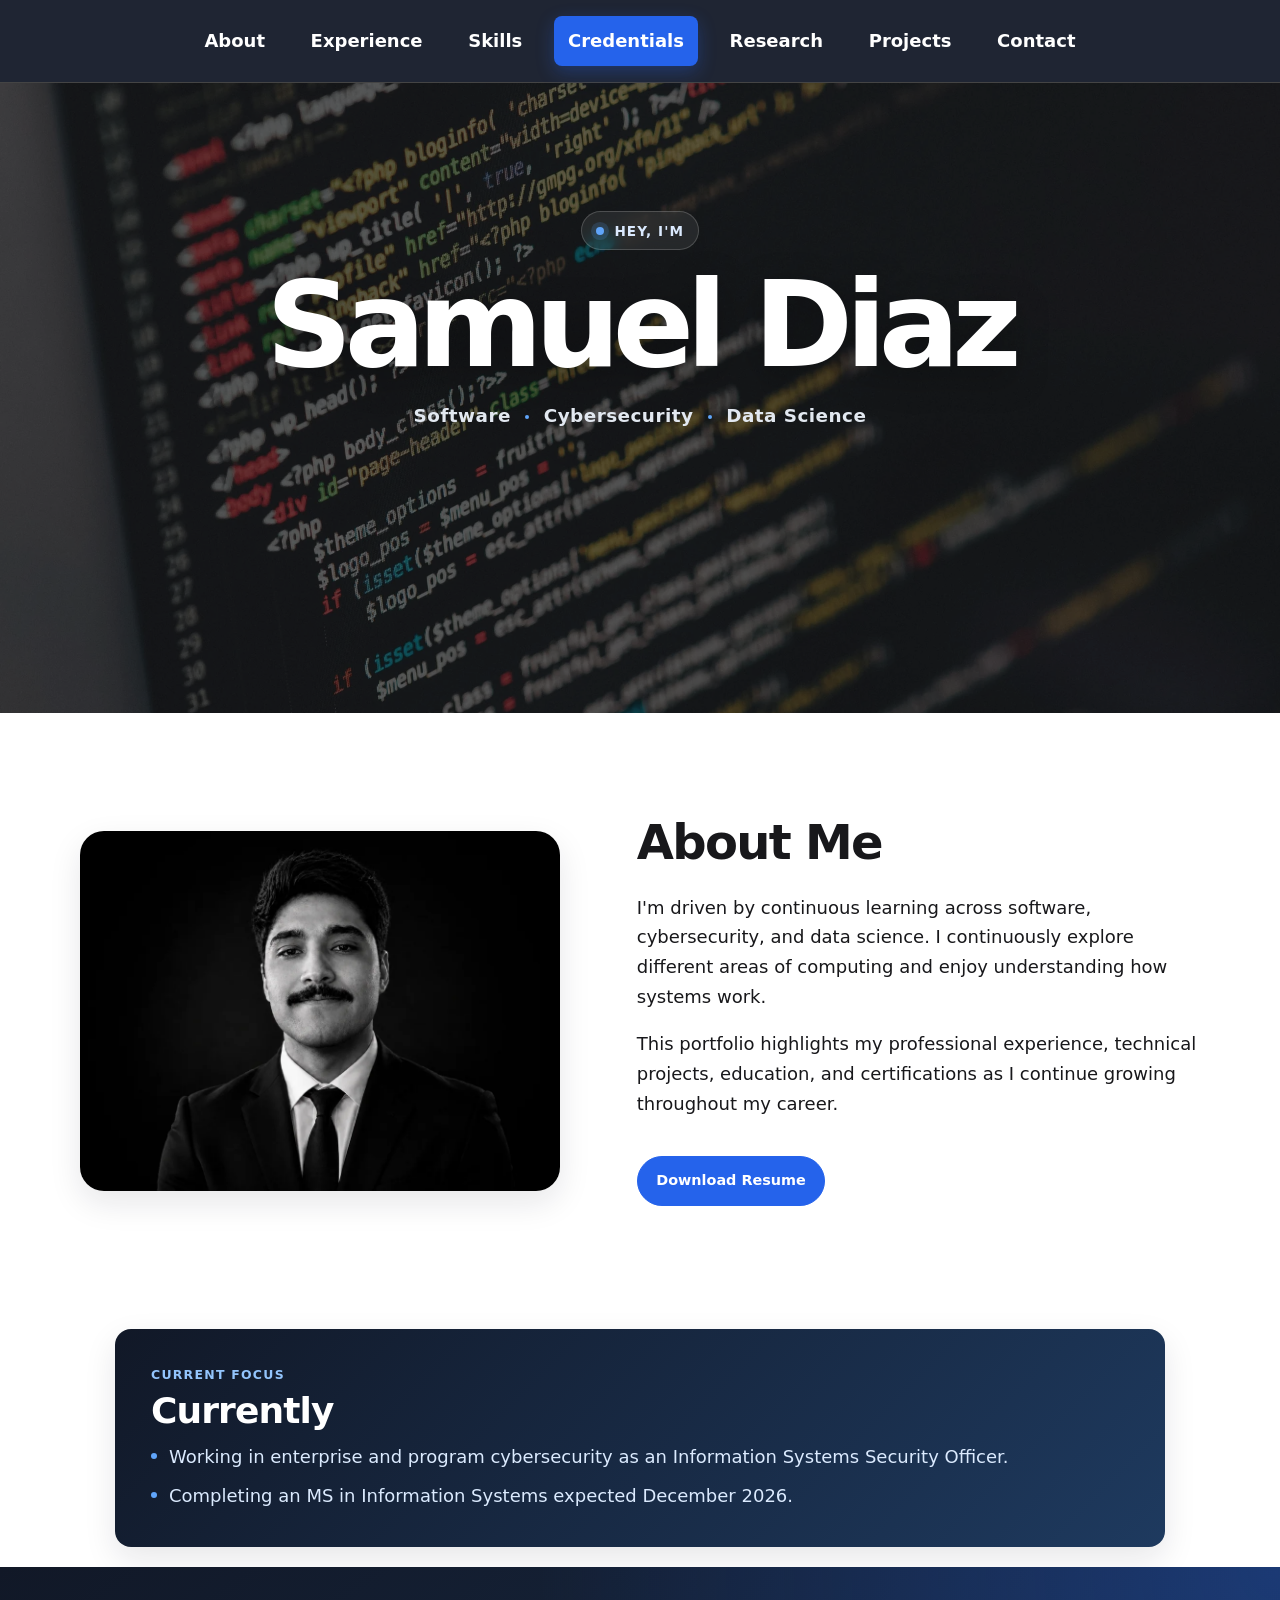
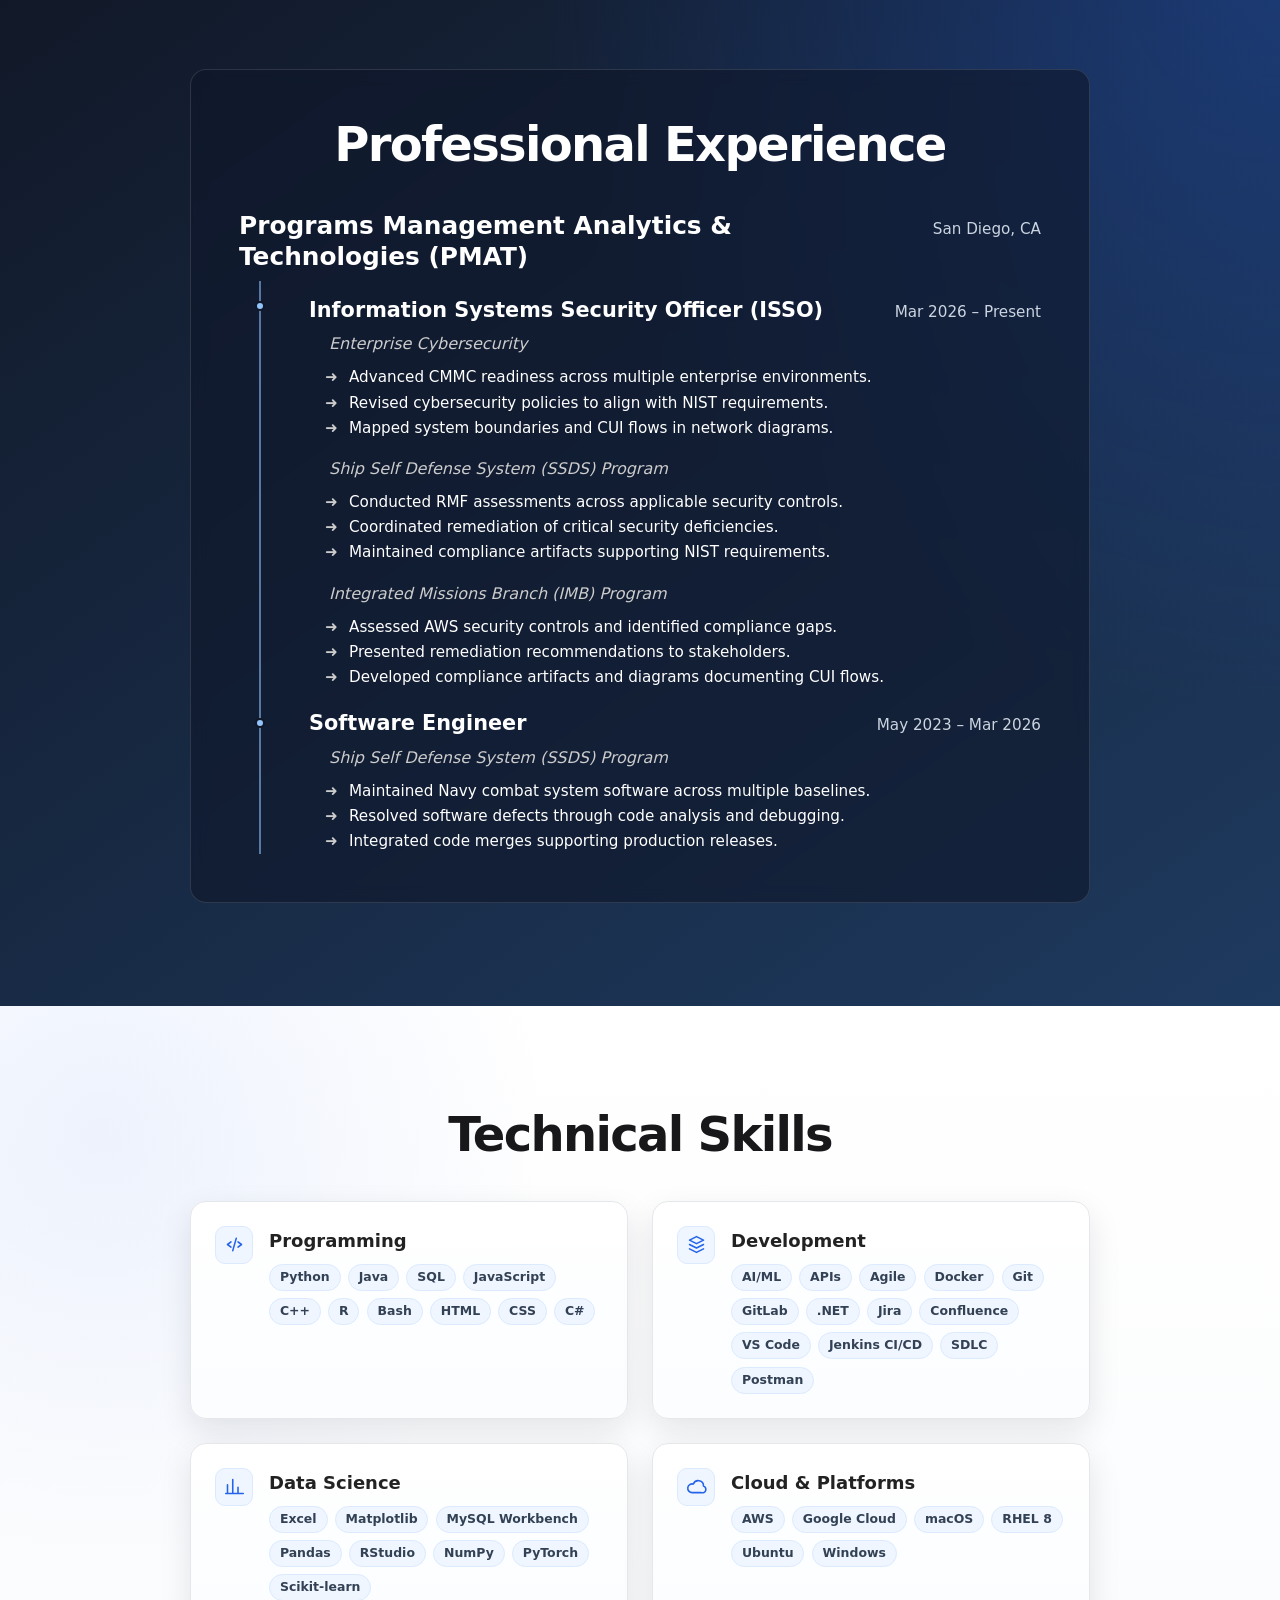
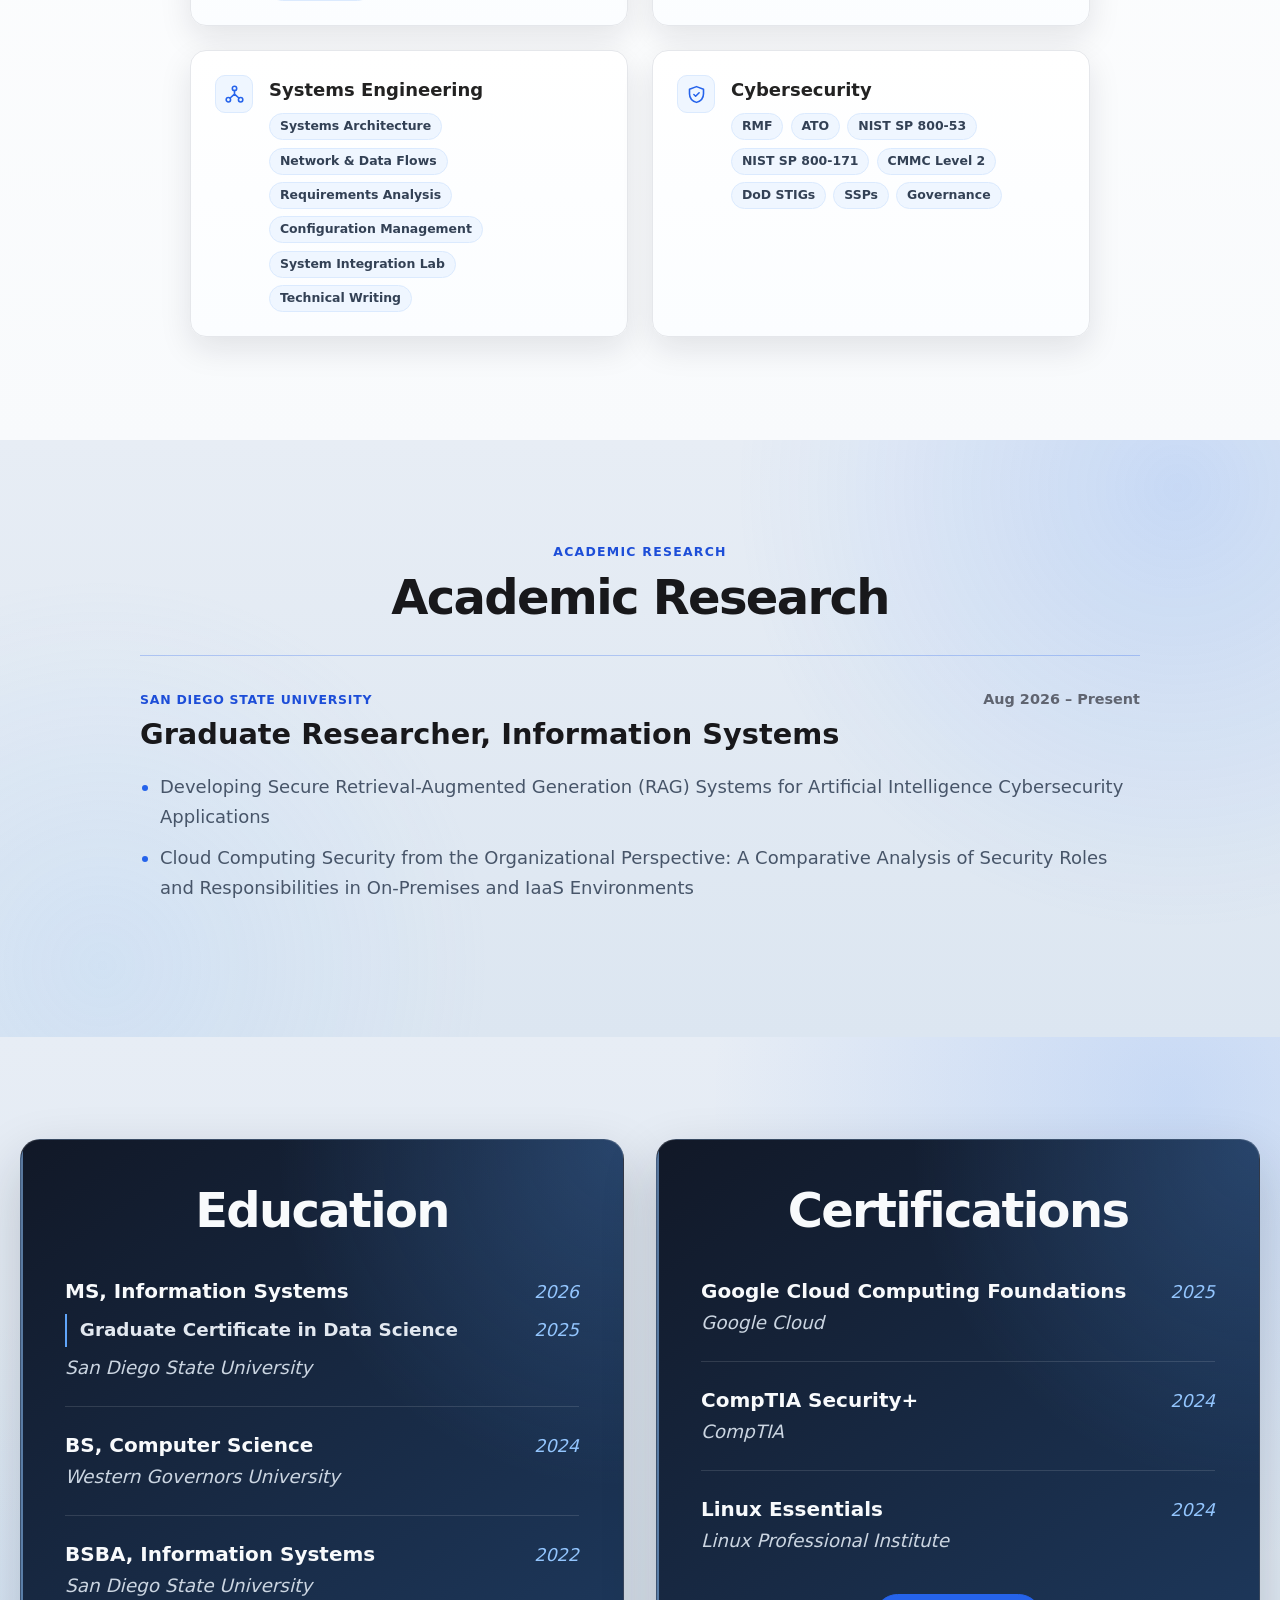
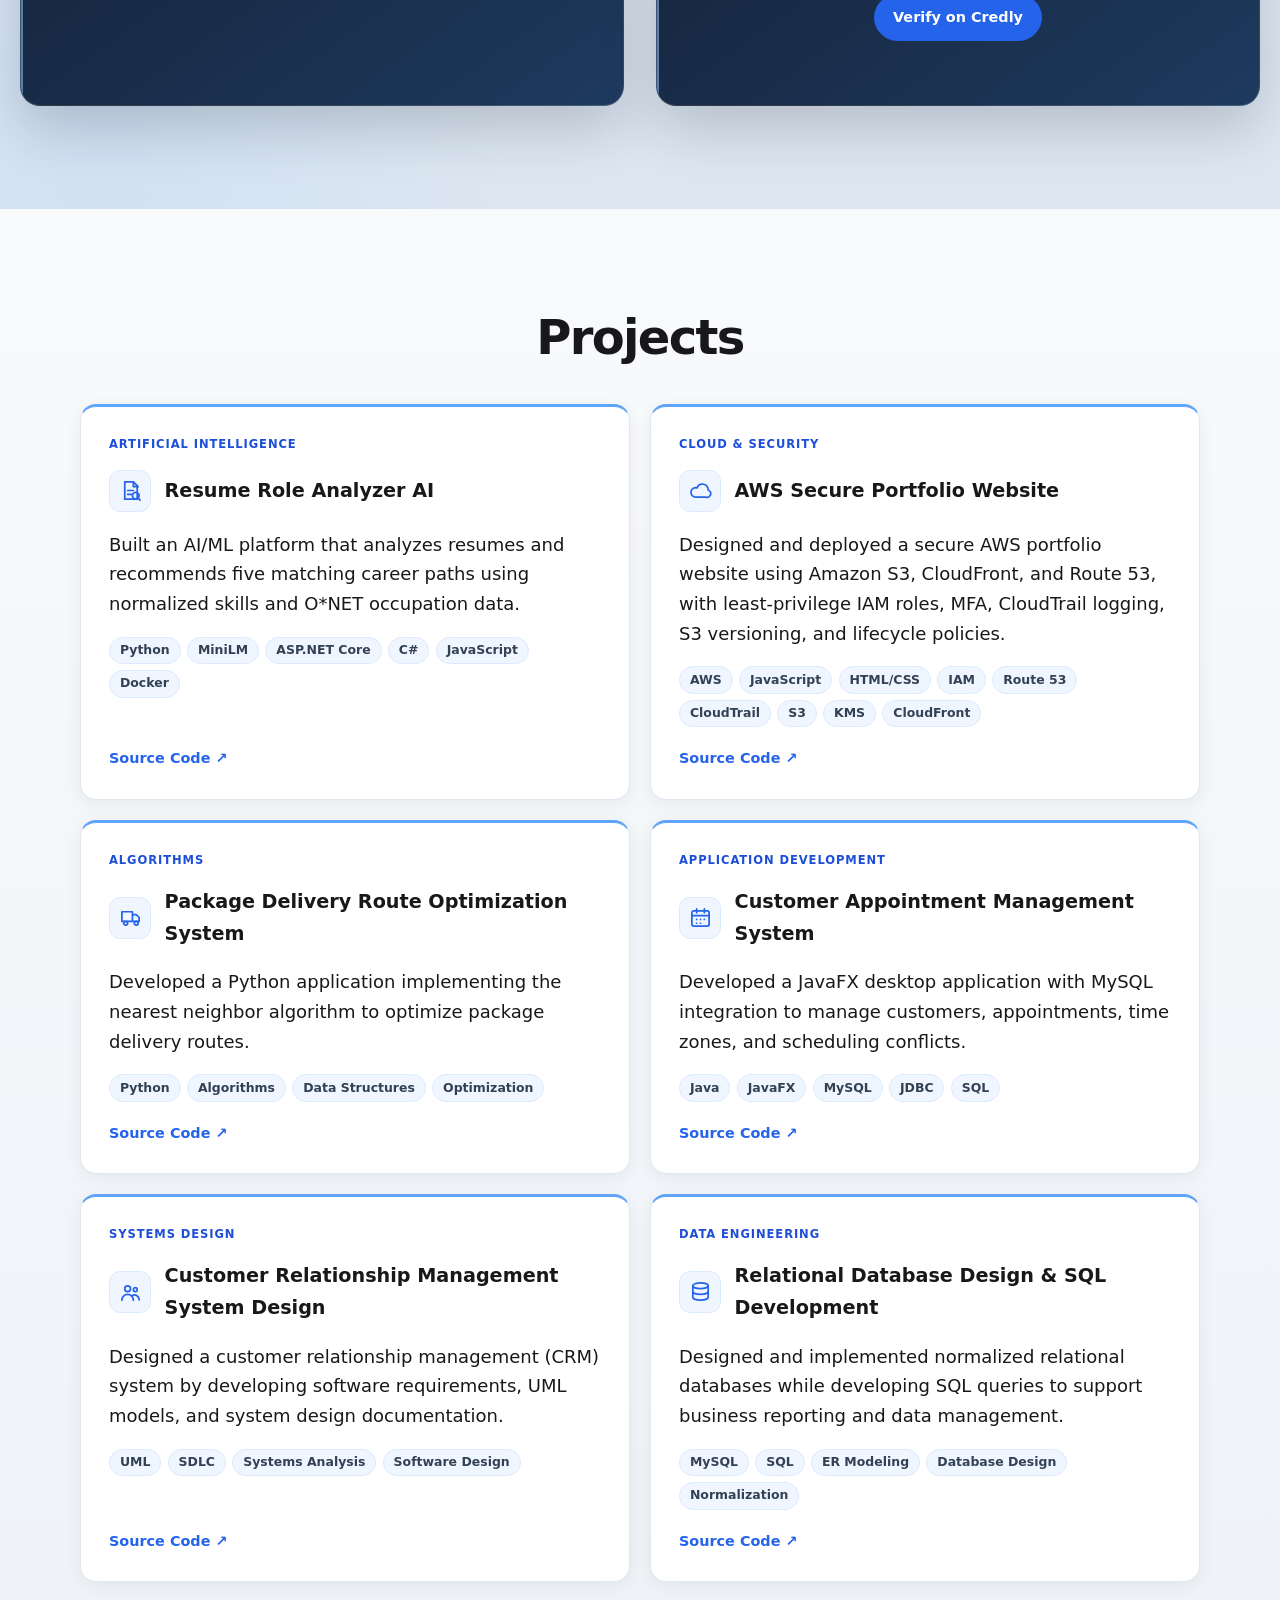
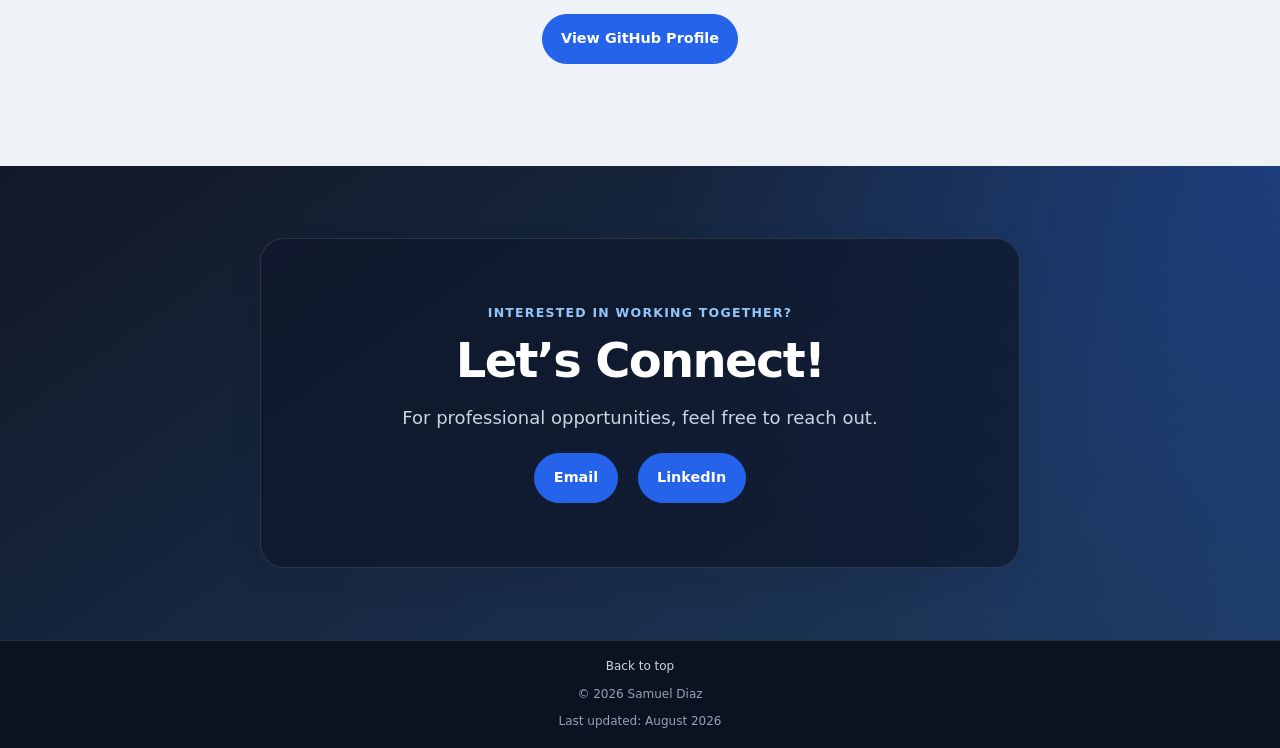
==== commit da63470c: "feat: add research section to portfolio and update resume PDF" ====
--- a/samueldiaz.tech/index.html
+++ b/samueldiaz.tech/index.html
@@ -13,7 +13,7 @@
     <meta name="twitter:description" content="Explore Samuel Diaz's experience and projects across software engineering, cybersecurity, cloud, and data science.">
     <title>Samuel Diaz | Technology Portfolio</title>
     <link rel="icon" href="media/favicon.svg" type="image/svg+xml">
-    <link rel="stylesheet" href="css/styles.css?v=20260816-10">
+    <link rel="stylesheet" href="css/styles.css?v=20260903-1">
     <script src="js/main.js?v=20260816-4" defer></script>
 </head>
 <body>
@@ -31,6 +31,7 @@
                 <li><a href="#experience">Experience</a></li>
                 <li><a href="#skills">Skills</a></li>
                 <li><a href="#credentials">Credentials</a></li>
+                <li><a href="#research">Research</a></li>
                 <li><a href="#projects">Projects</a></li>
                 <li><a href="#contact">Contact</a></li>
             </ul>
@@ -198,6 +199,27 @@
         </div>
     </section>
 
+    <!-- Research Section -->
+    <section id="research" class="section">
+        <div class="container">
+            <p class="section-eyebrow">Academic research</p>
+            <h2>Academic Research</h2>
+            <article class="research-entry">
+                <div class="research-heading">
+                    <div>
+                        <p class="research-meta">San Diego State University</p>
+                        <h3>Graduate Researcher, Information Systems</h3>
+                    </div>
+                    <time datetime="2026-08">Aug 2026 – Present</time>
+                </div>
+                <ul class="research-list">
+                    <li>Developing Secure Retrieval-Augmented Generation (RAG) Systems for Artificial Intelligence Cybersecurity Applications</li>
+                    <li>Cloud Computing Security from the Organizational Perspective: A Comparative Analysis of Security Roles and Responsibilities in On-Premises and IaaS Environments</li>
+                </ul>
+            </article>
+        </div>
+    </section>
+
     <!-- Education & Certifications Section -->
     <section id="credentials" class="section">
         <div class="container">
--- a/samueldiaz.tech/css/styles.css
+++ b/samueldiaz.tech/css/styles.css
@@ -742,6 +742,74 @@
     transform: translateY(-4px);
 }
 
+/* Research */
+#research {
+    background: var(--soft-section-gradient);
+}
+
+.section-eyebrow {
+    margin: 0 0 0.5rem;
+    color: var(--color-primary-dark);
+    font-size: 0.78rem;
+    font-weight: 800;
+    letter-spacing: 0.1em;
+    text-transform: uppercase;
+}
+
+#research h2 {
+    margin-bottom: 2rem;
+}
+
+.research-entry {
+    max-width: 1000px;
+    margin: 0 auto;
+    text-align: left;
+    border-top: 1px solid rgba(37, 99, 235, 0.28);
+}
+
+.research-heading {
+    display: flex;
+    align-items: baseline;
+    justify-content: space-between;
+    gap: 1.5rem;
+    padding: 2rem 0 1.25rem;
+}
+
+.research-meta {
+    margin: 0 0 0.4rem;
+    color: var(--color-primary-dark);
+    font-size: 0.78rem;
+    font-weight: 750;
+    letter-spacing: 0.06em;
+    text-transform: uppercase;
+}
+
+.research-heading h3 {
+    margin: 0;
+    font-size: clamp(1.35rem, 3vw, 1.8rem);
+    line-height: 1.2;
+}
+
+.research-heading time {
+    flex: 0 0 auto;
+    color: var(--color-muted);
+    font-size: 0.9rem;
+    font-weight: 700;
+}
+
+.research-list {
+    display: grid;
+    gap: 0.75rem;
+    list-style: disc;
+    margin: 0;
+    padding: 0 0 2rem 1.25rem;
+    color: #475569;
+}
+
+.research-list li::marker {
+    color: var(--color-primary);
+}
+
 /* Projects */
 #projects {
     background: linear-gradient(180deg, #f8fafc 0%, #eef2f7 100%);
@@ -1136,6 +1204,12 @@
         grid-template-columns: 1fr;
     }
 
+    .research-heading {
+        align-items: flex-start;
+        flex-direction: column;
+        gap: 0.5rem;
+    }
+
     #projects .project {
         padding: 1.25rem;
     }
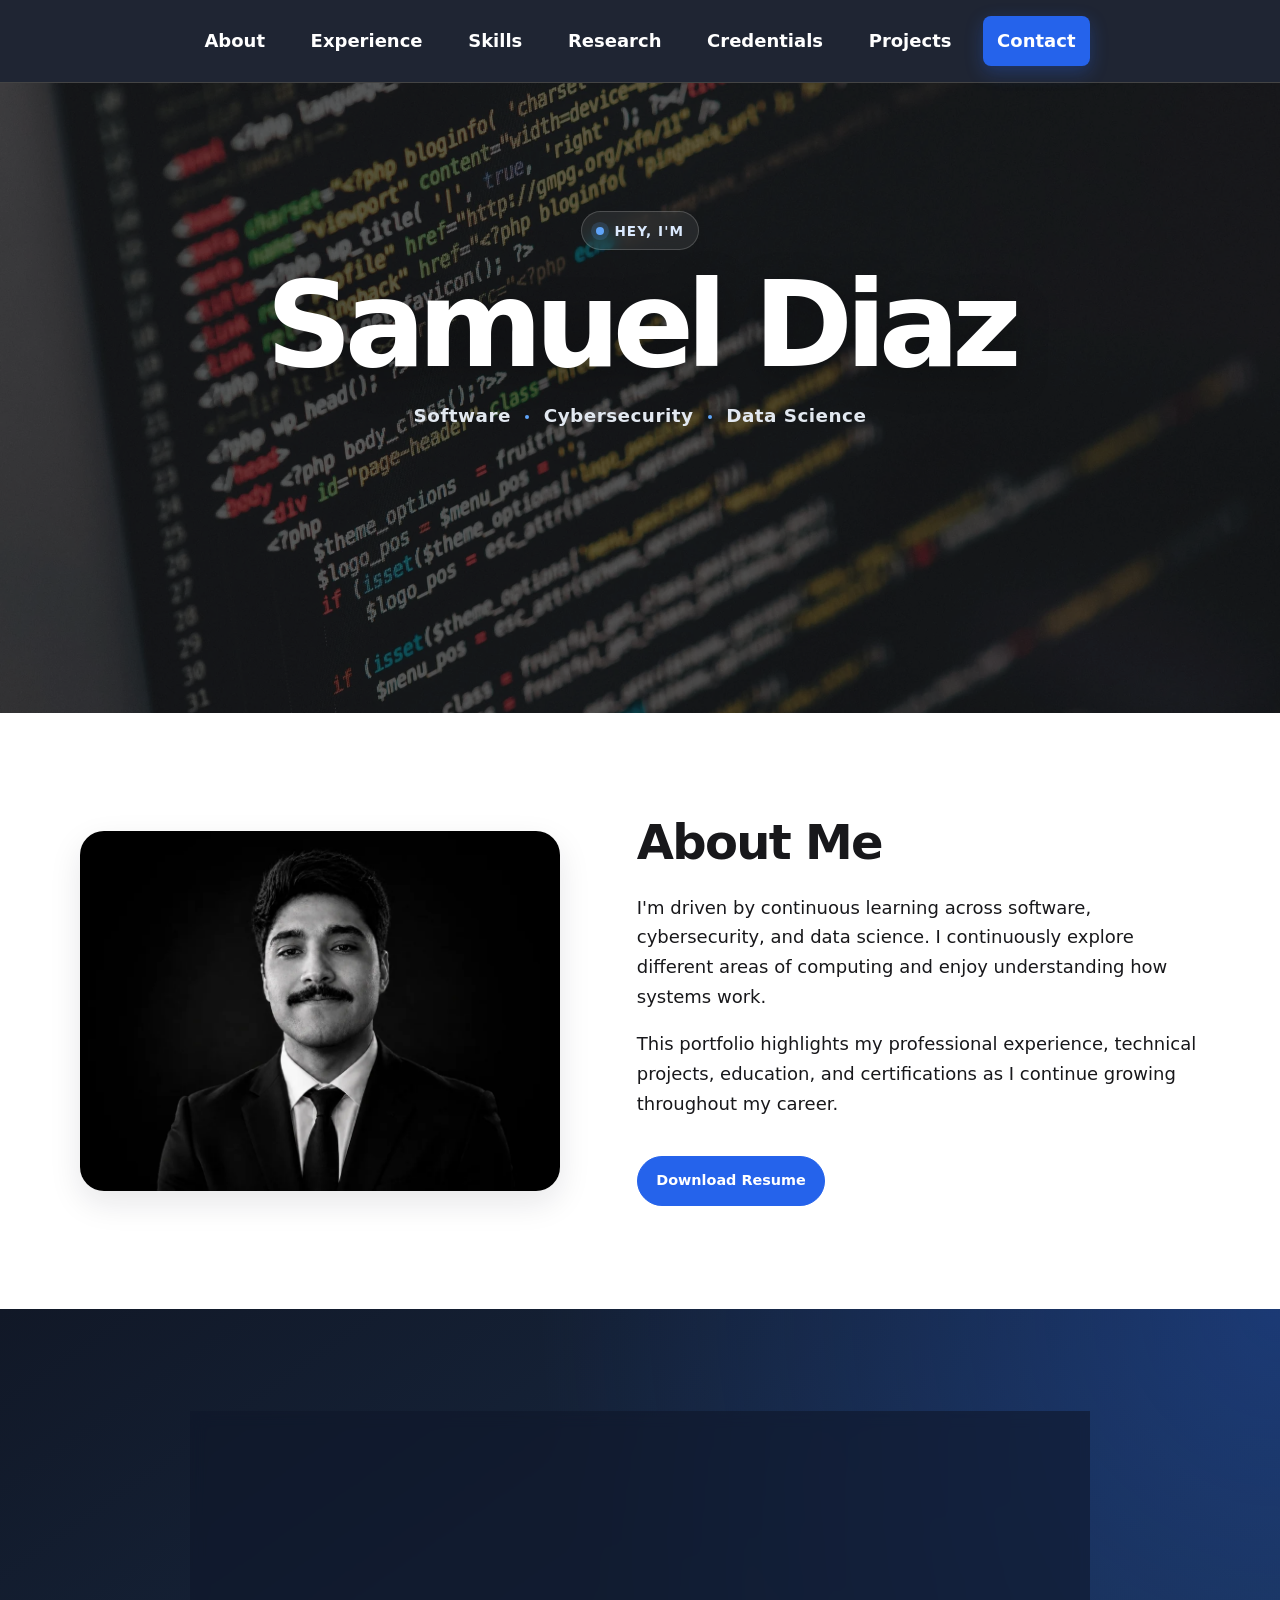
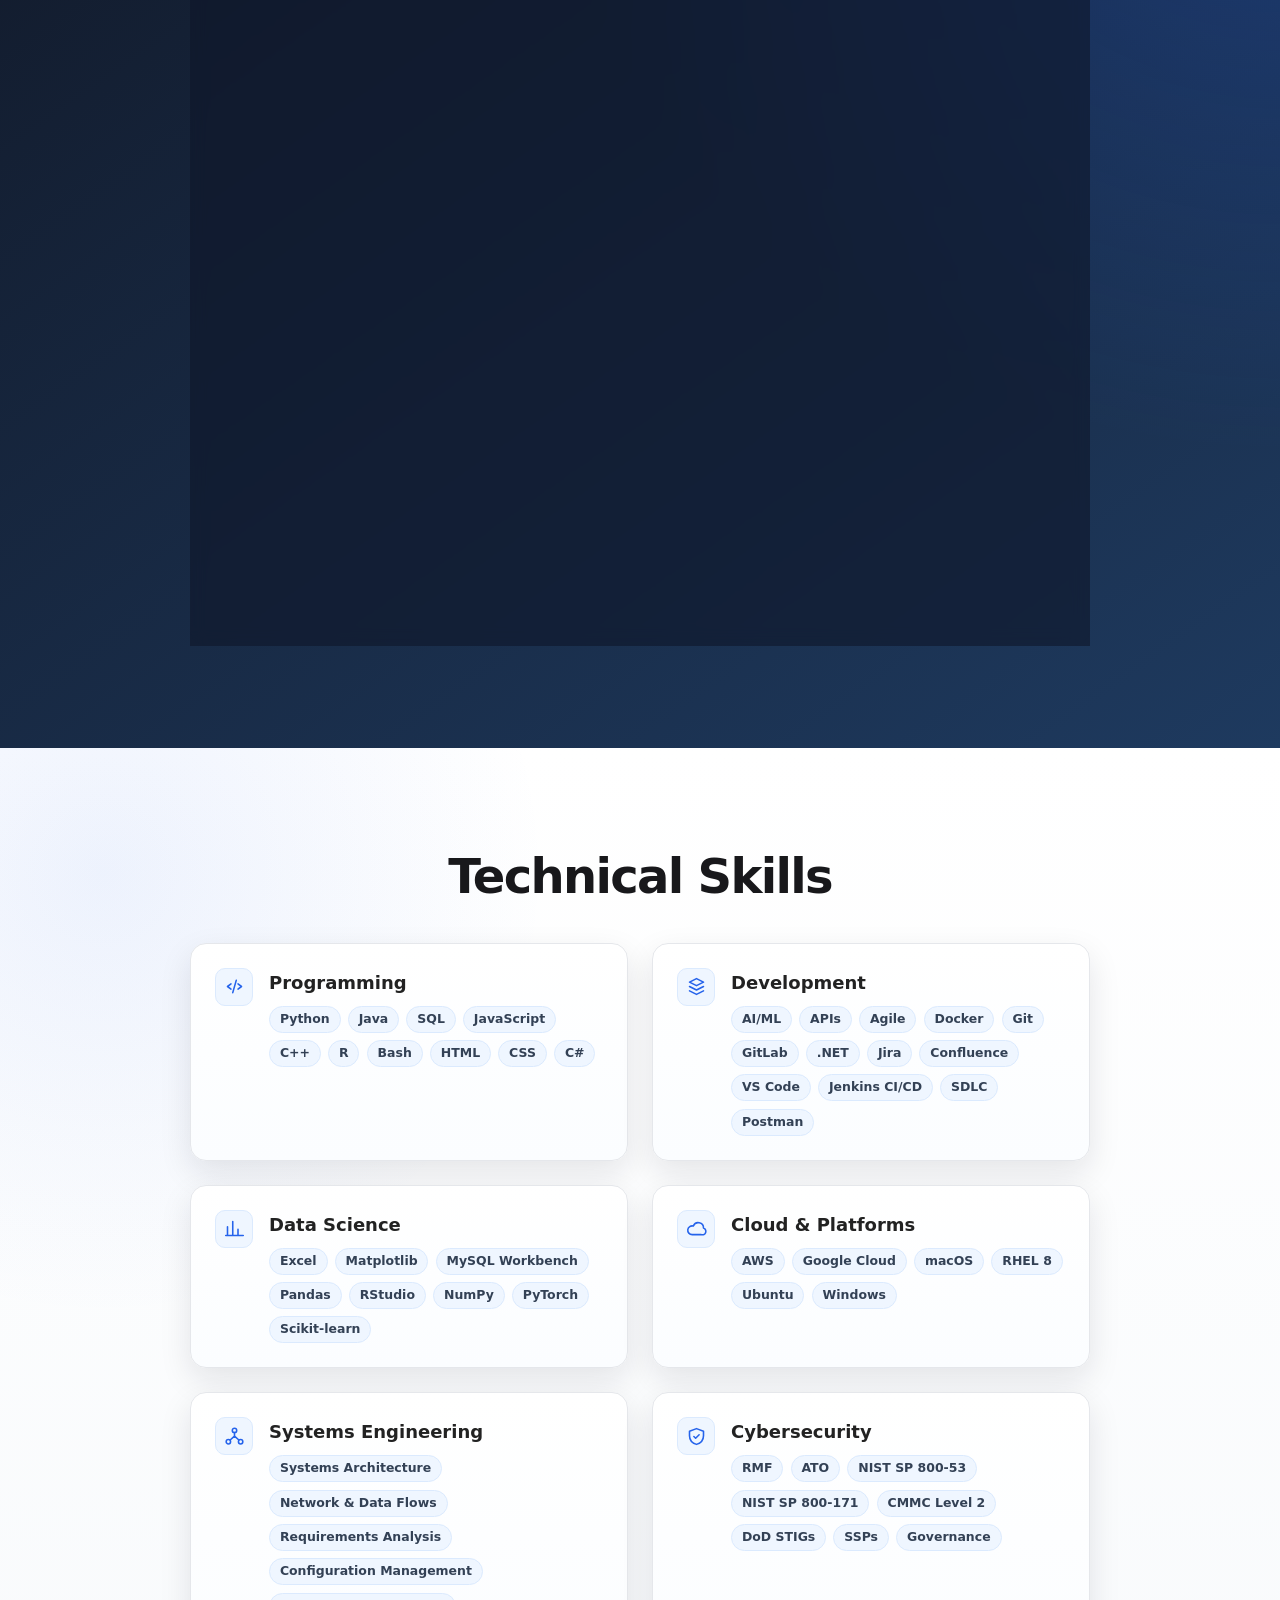
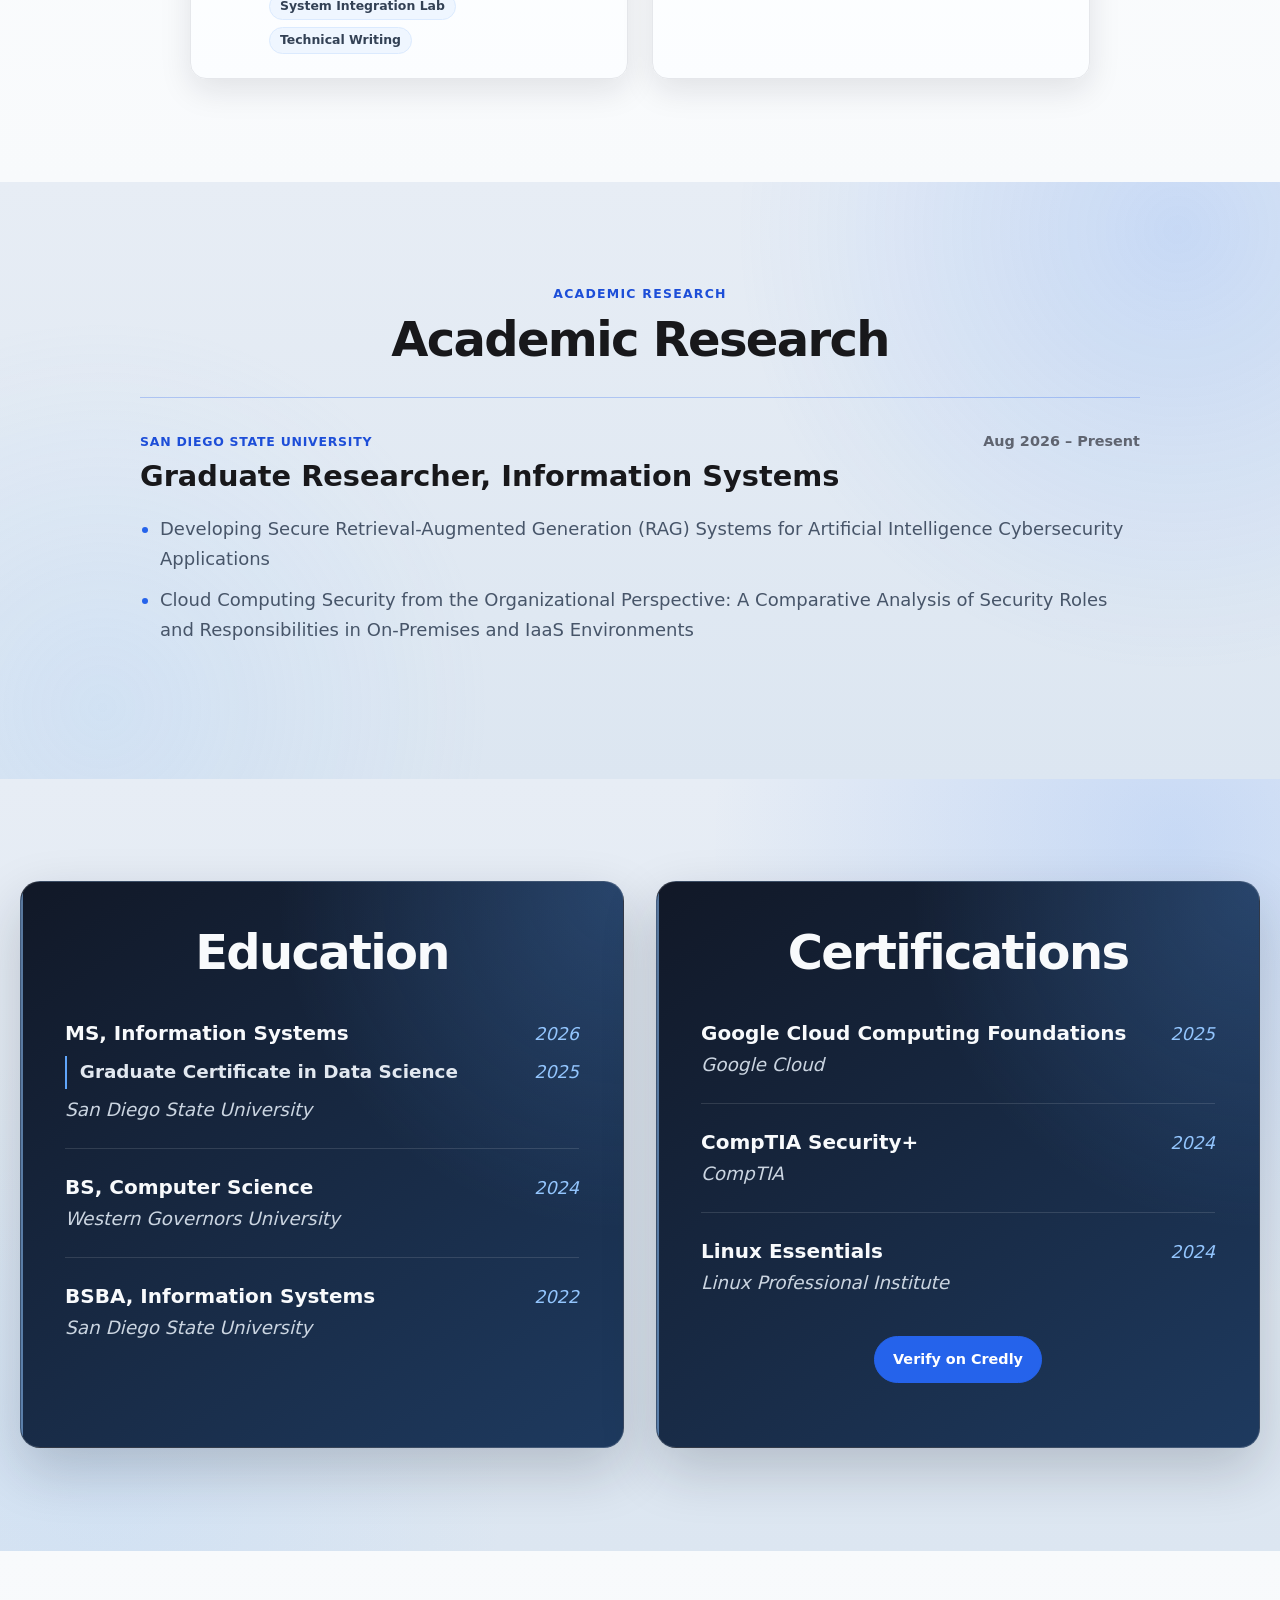
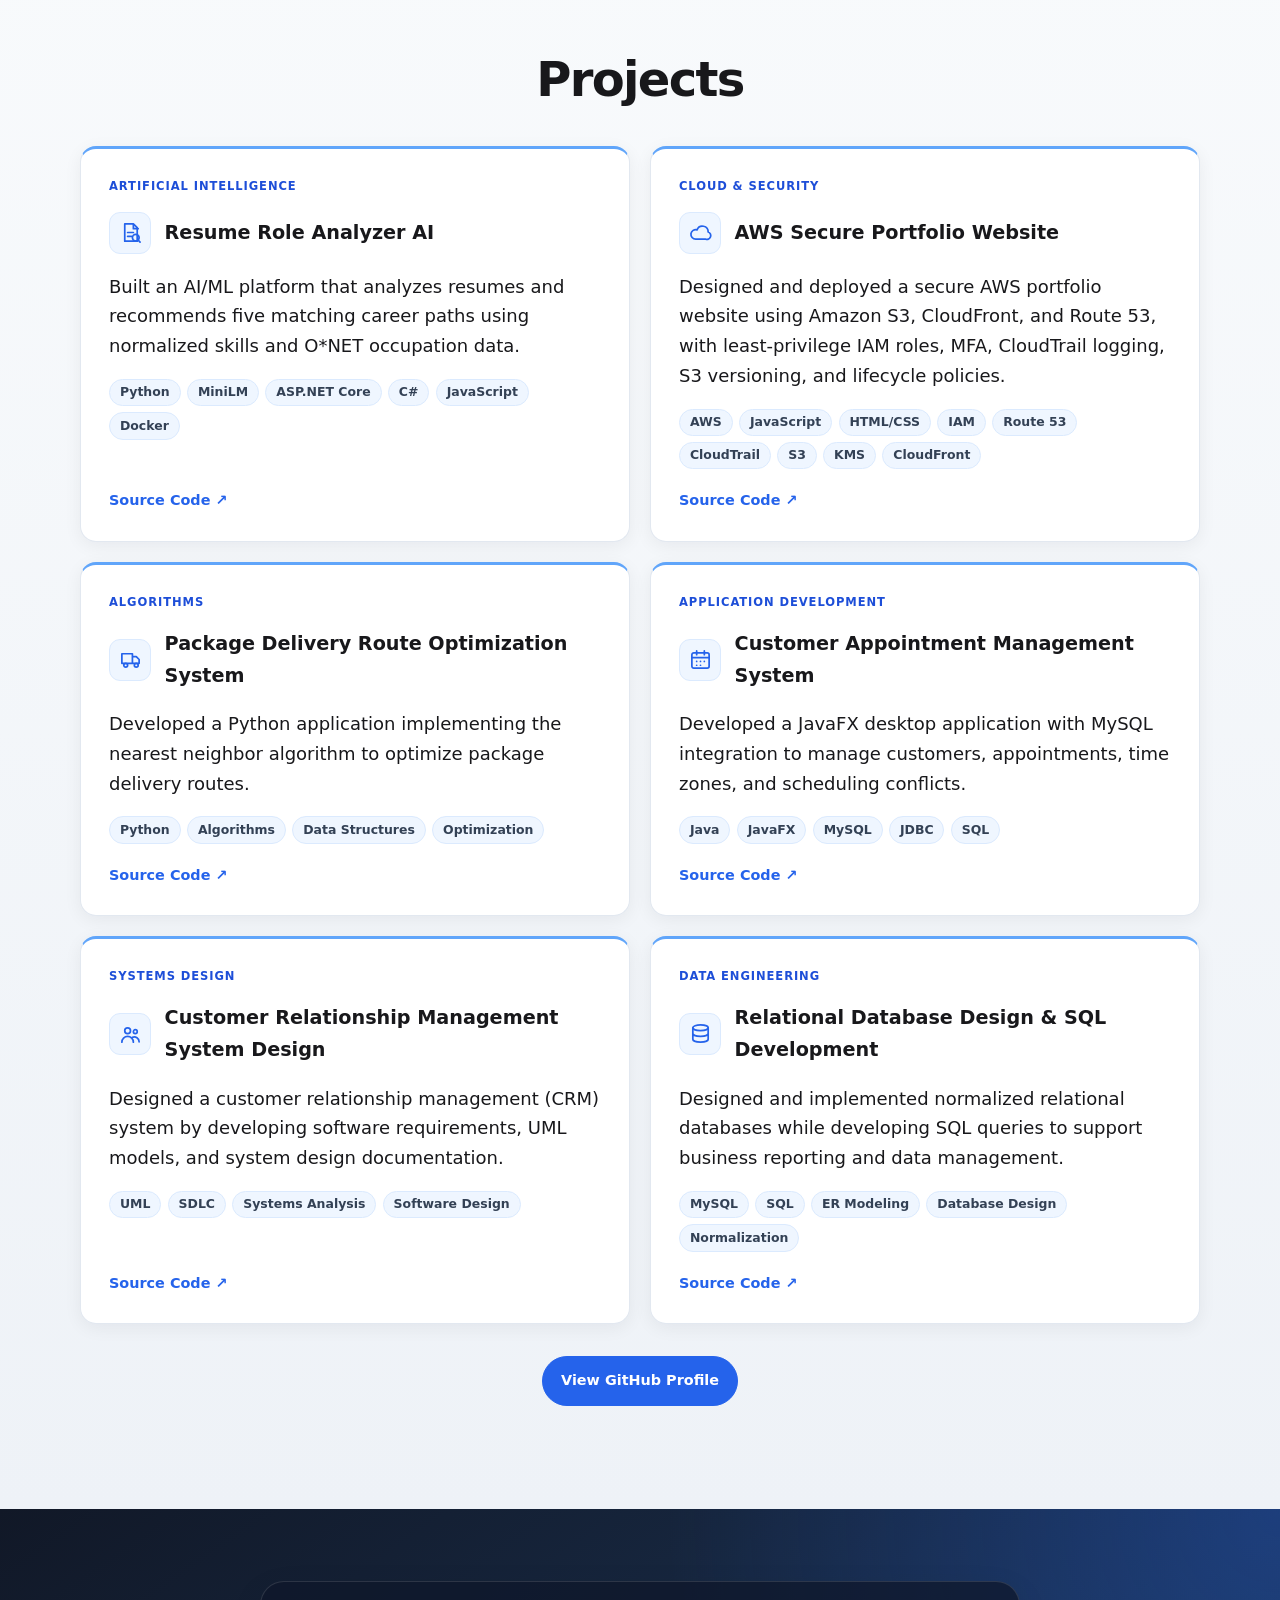
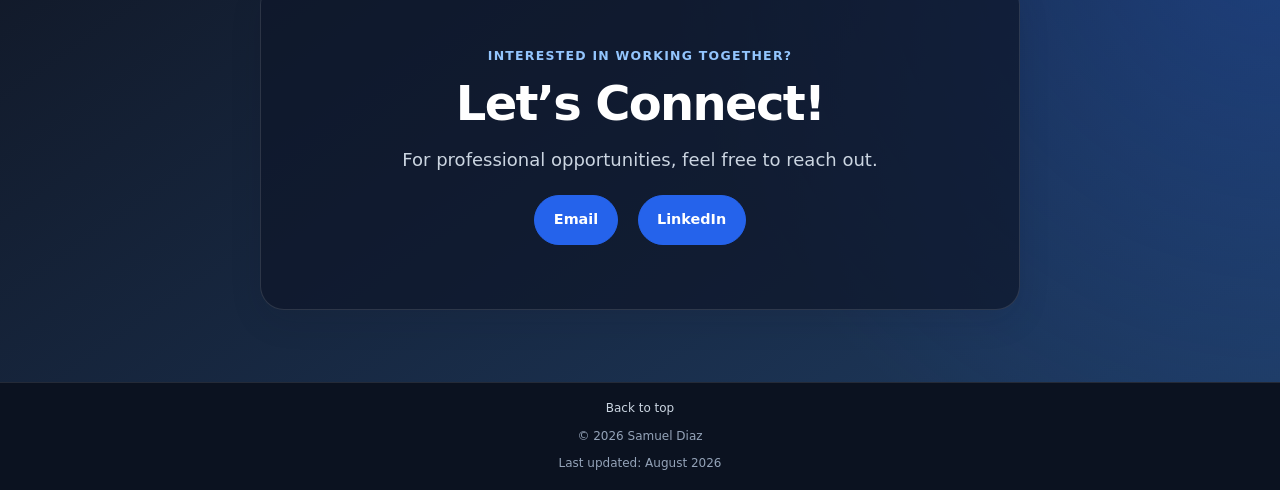
==== commit 71874792: "feat: remove currently section from portfolio and update navigation links" ====
--- a/samueldiaz.tech/index.html
+++ b/samueldiaz.tech/index.html
@@ -30,8 +30,8 @@
                 <li><a href="#about">About</a></li>
                 <li><a href="#experience">Experience</a></li>
                 <li><a href="#skills">Skills</a></li>
+                <li><a href="#research">Research</a></li>
                 <li><a href="#credentials">Credentials</a></li>
-                <li><a href="#research">Research</a></li>
                 <li><a href="#projects">Projects</a></li>
                 <li><a href="#contact">Contact</a></li>
             </ul>
@@ -64,18 +64,6 @@
                     <a href="media/tech-resume-samuel-diaz.pdf" class="btn" download>Download Resume</a>
                 </div>
             </div>
-        </div>
-    </section>
-
-    <!-- Currently Section -->
-    <section id="currently" class="currently-section" aria-labelledby="currently-title">
-        <div class="currently-card">
-            <p class="currently-label">Current focus</p>
-            <h2 id="currently-title">Currently</h2>
-            <ul>
-                <li>Working in enterprise and program cybersecurity as an Information Systems Security Officer.</li>
-                <li>Completing an MS in Information Systems expected December 2026.</li>
-            </ul>
         </div>
     </section>
 
--- a/samueldiaz.tech/css/styles.css
+++ b/samueldiaz.tech/css/styles.css
@@ -326,62 +326,6 @@
     max-width: 62ch;
 }
 
-/* Currently */
-.currently-section {
-    padding: 1.25rem;
-    background: var(--color-surface);
-}
-
-.currently-card {
-    width: min(1050px, 100%);
-    margin: 0 auto;
-    padding: clamp(1.5rem, 4vw, 2.25rem);
-    color: #fff;
-    text-align: left;
-    background: linear-gradient(135deg, var(--color-dark), var(--color-dark-alt));
-    border-radius: var(--radius);
-    box-shadow: var(--shadow);
-}
-
-.currently-label {
-    margin: 0 0 0.35rem;
-    color: var(--color-blue-soft);
-    font-size: 0.78rem;
-    font-weight: 700;
-    letter-spacing: 0.1em;
-    text-transform: uppercase;
-}
-
-.currently-card h2 {
-    margin: 0 0 0.75rem;
-    font-size: clamp(1.6rem, 4vw, 2.25rem);
-    letter-spacing: -0.025em;
-}
-
-.currently-card ul {
-    display: grid;
-    gap: 0.55rem;
-    max-width: 75ch;
-    margin: 0;
-}
-
-.currently-card li {
-    display: flex;
-    align-items: flex-start;
-    gap: 0.75rem;
-    color: #dbeafe;
-}
-
-.currently-card li::before {
-    content: "";
-    flex: 0 0 6px;
-    width: 6px;
-    height: 6px;
-    margin-top: 0.6em;
-    background: var(--color-accent);
-    border-radius: 50%;
-}
-
 /* Skills */
 #skills {
     background: var(--light-section-gradient);
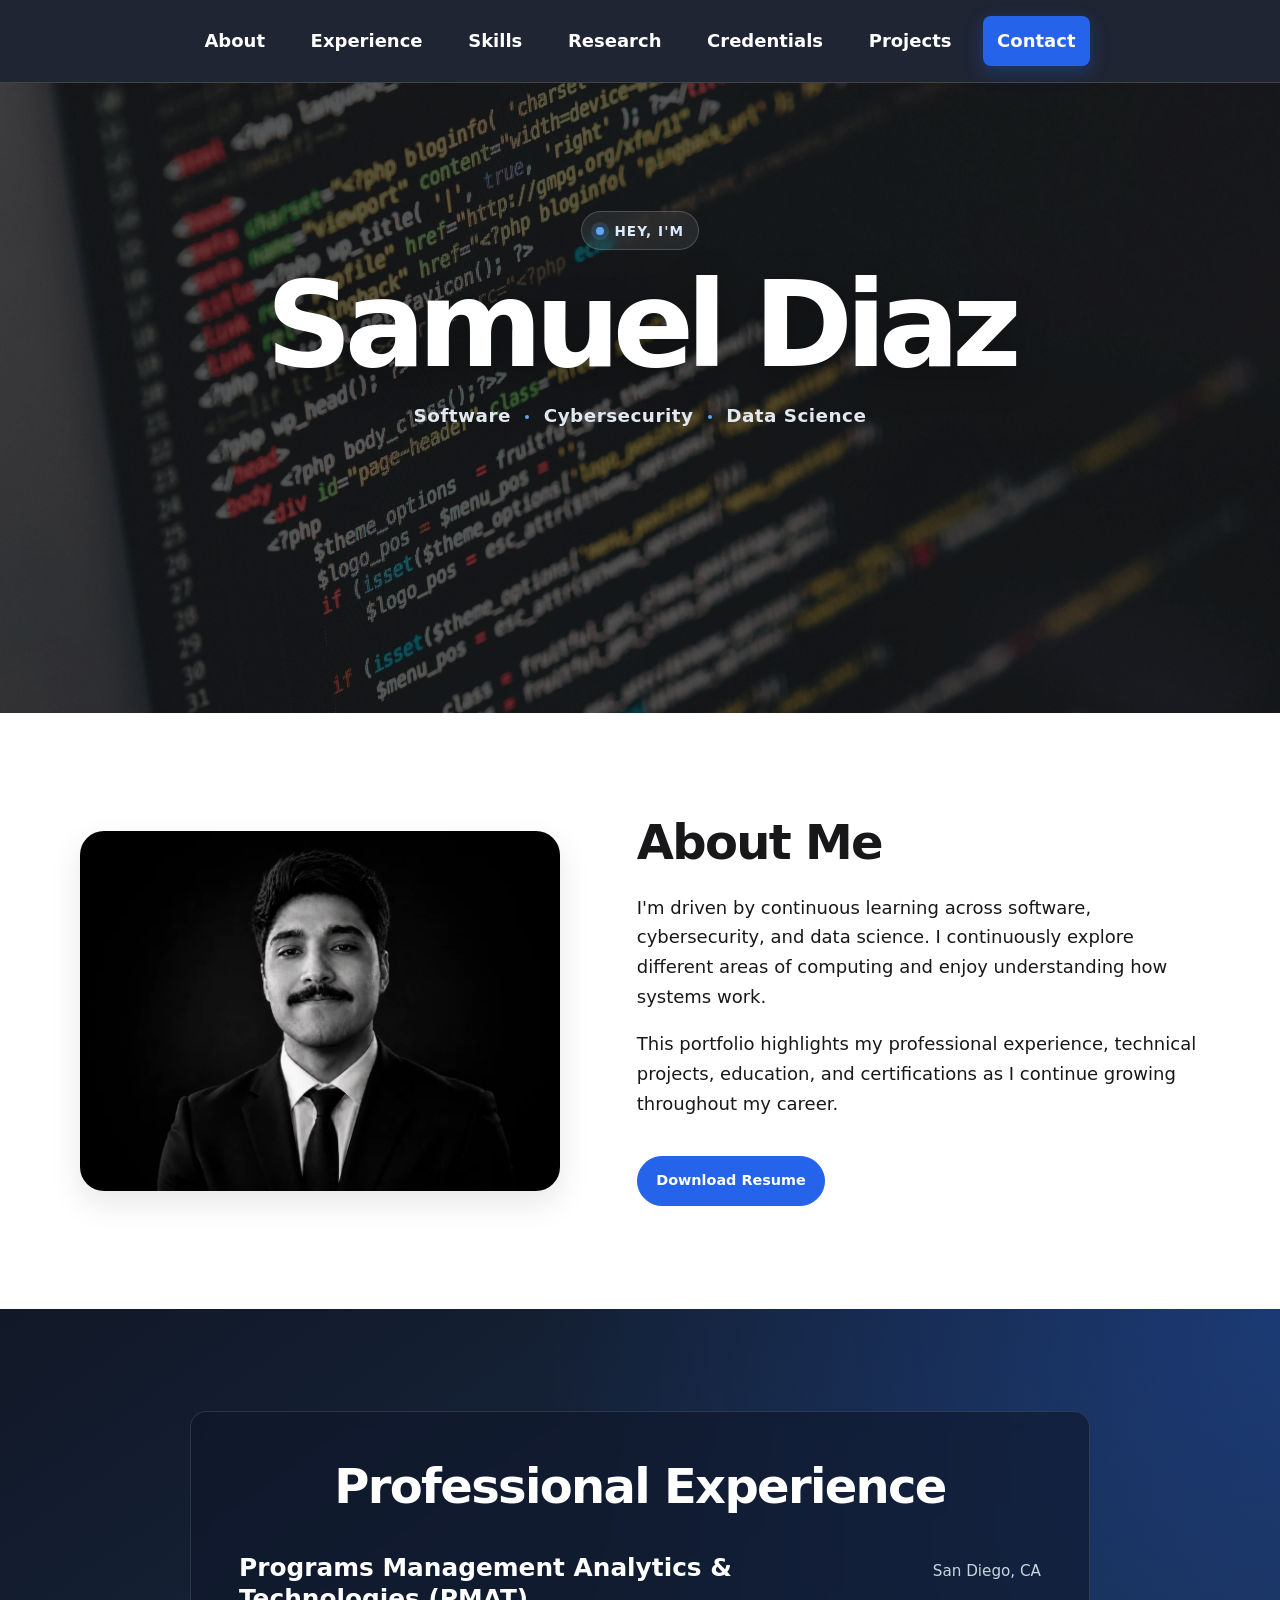
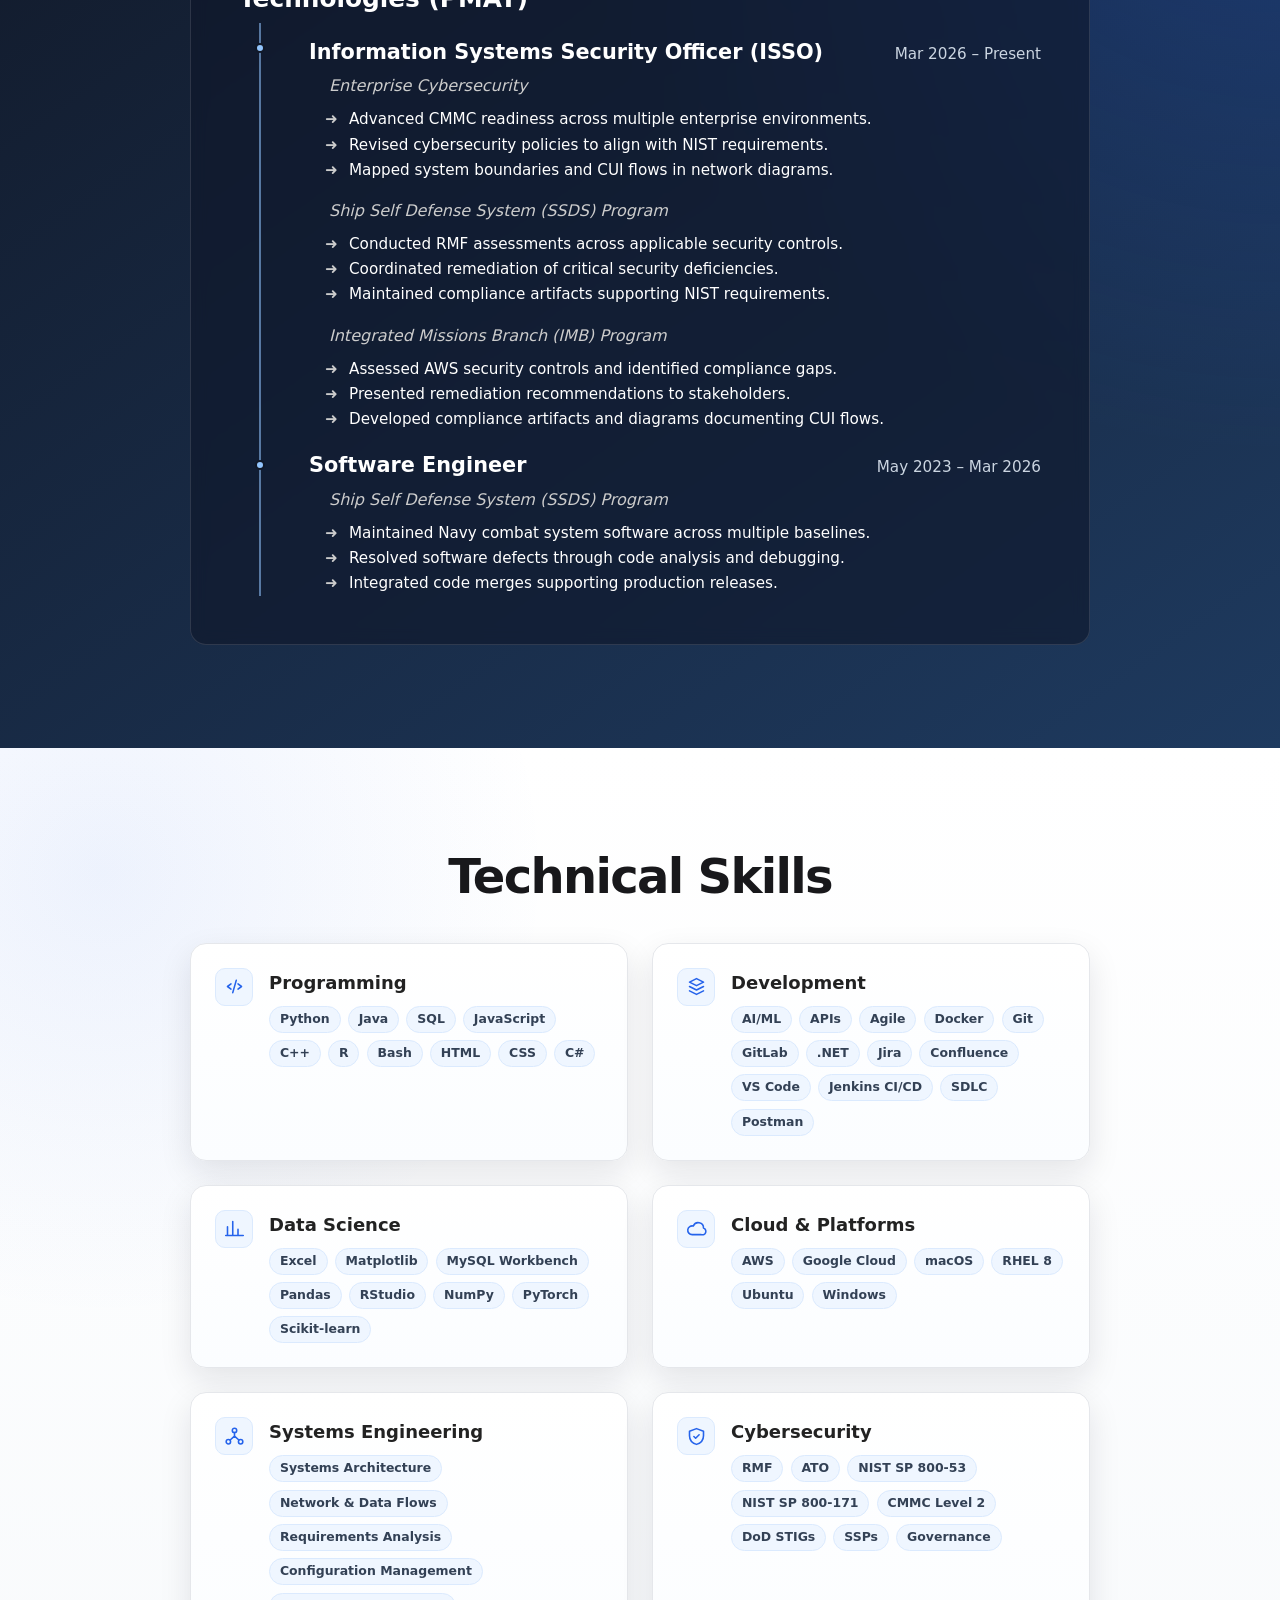
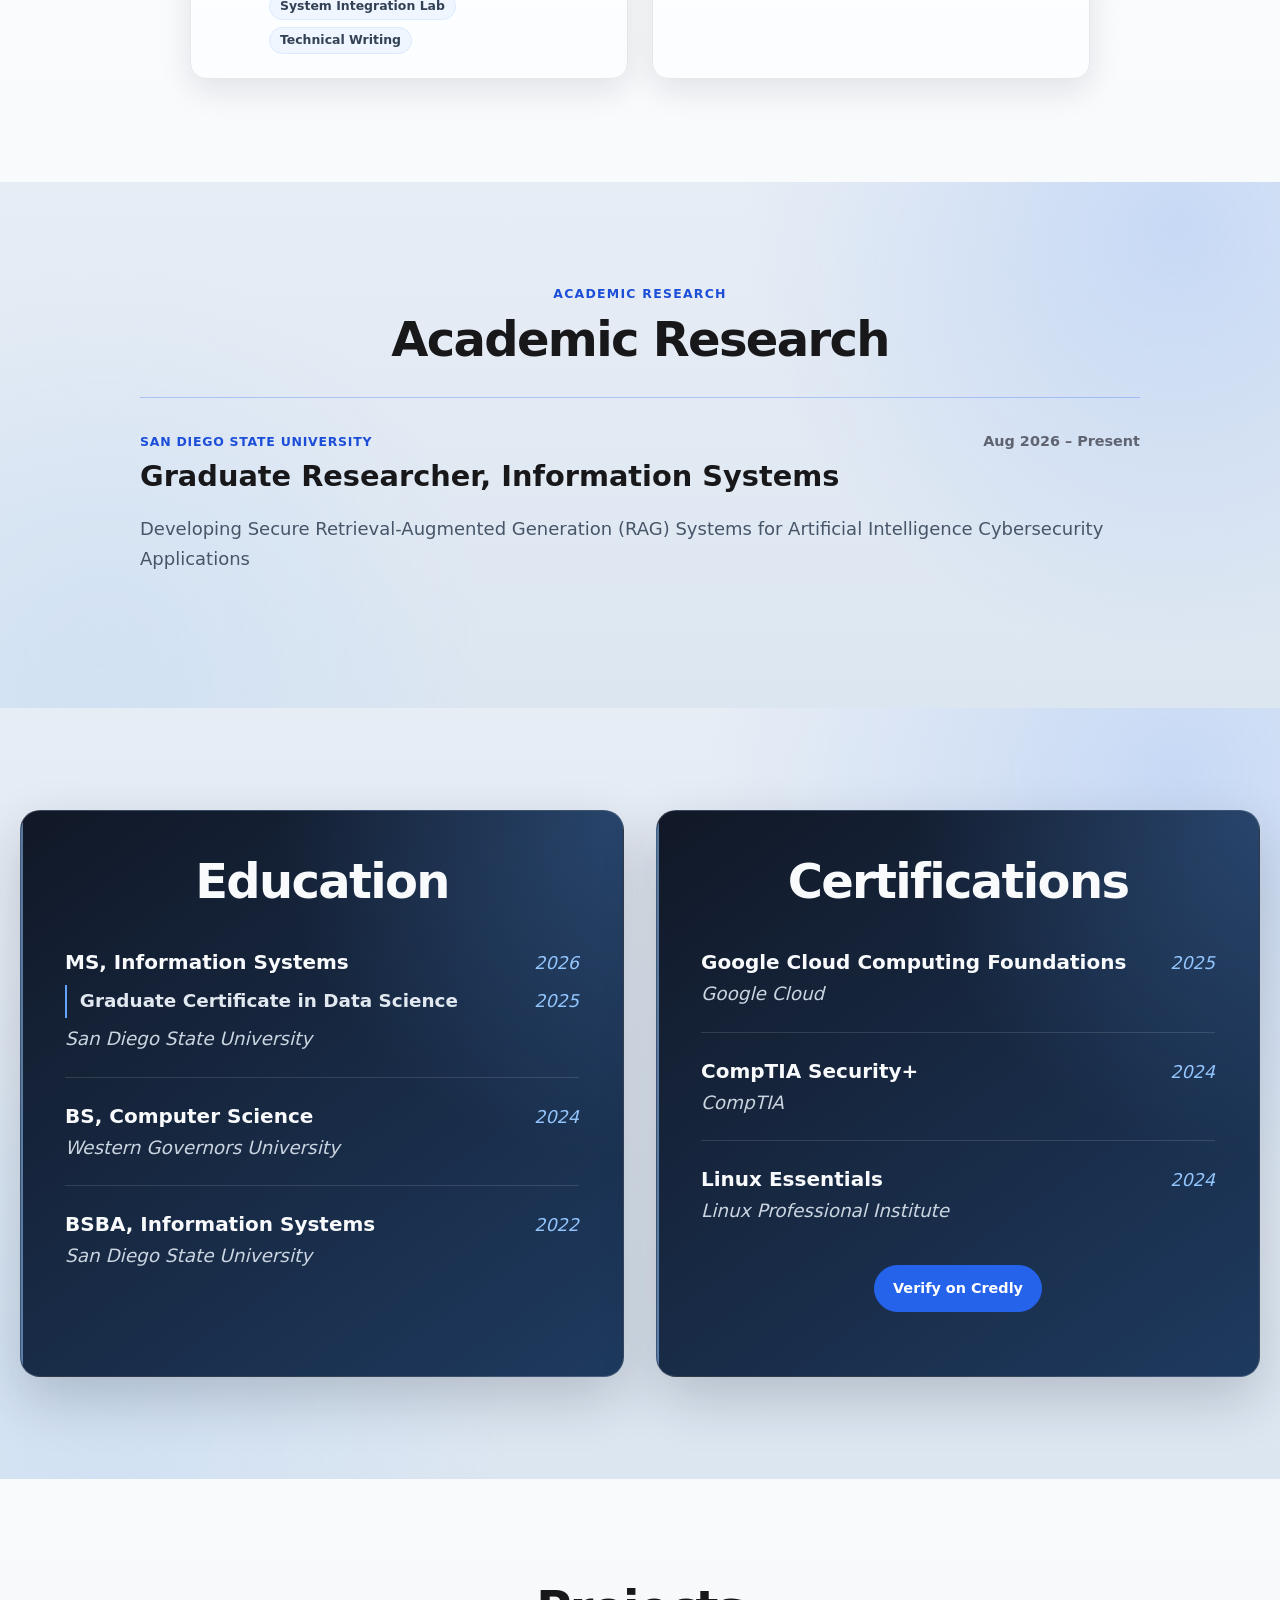
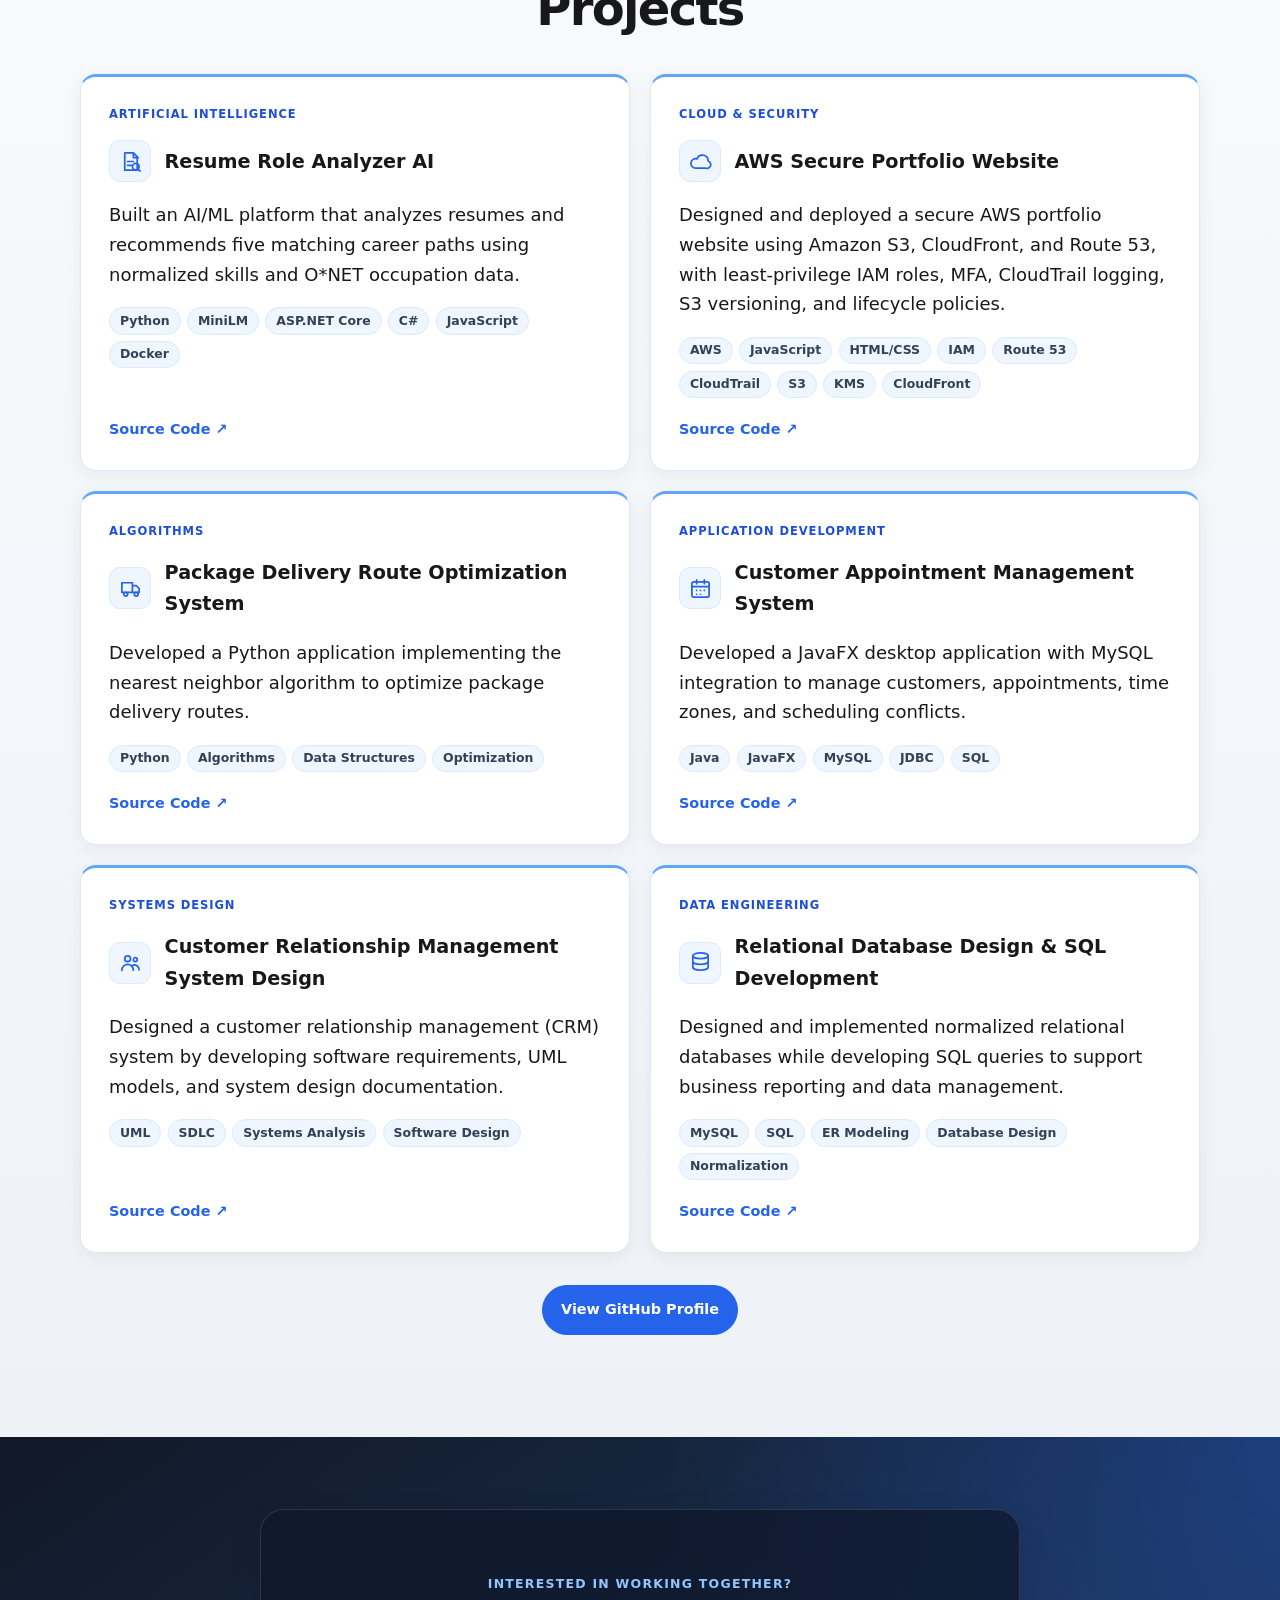
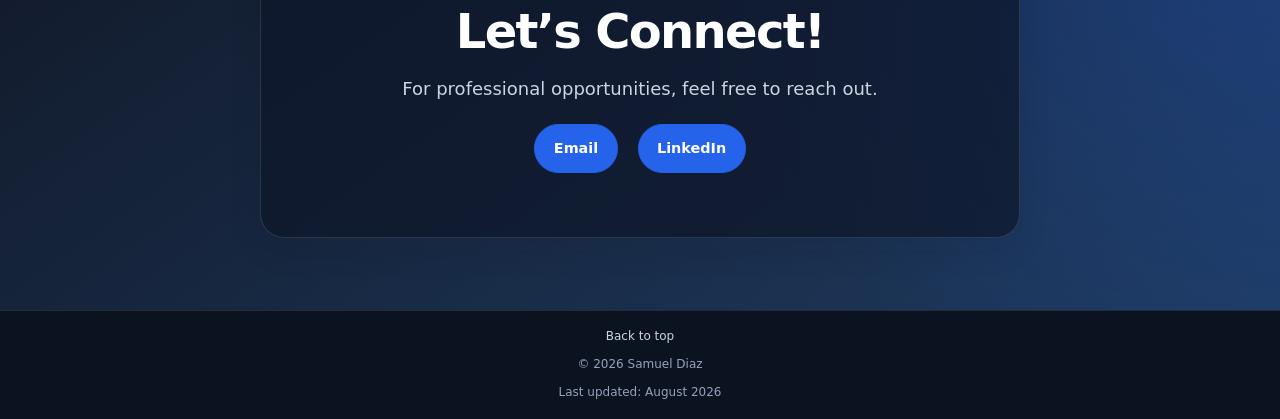
==== commit a79cf986: "feat: enhance project tech display and improve accessibility in navigation" ====
--- a/samueldiaz.tech/index.html
+++ b/samueldiaz.tech/index.html
@@ -25,7 +25,7 @@
             <span></span>
             <span></span>
         </button>
-        <nav class="site-nav">
+        <nav class="site-nav" aria-label="Primary navigation">
             <ul class="nav-links" id="primary-navigation">
                 <li><a href="#about">About</a></li>
                 <li><a href="#experience">Experience</a></li>
@@ -200,10 +200,7 @@
                     </div>
                     <time datetime="2026-08">Aug 2026 – Present</time>
                 </div>
-                <ul class="research-list">
-                    <li>Developing Secure Retrieval-Augmented Generation (RAG) Systems for Artificial Intelligence Cybersecurity Applications</li>
-                    <li>Cloud Computing Security from the Organizational Perspective: A Comparative Analysis of Security Roles and Responsibilities in On-Premises and IaaS Environments</li>
-                </ul>
+                <p class="research-description">Developing Secure Retrieval-Augmented Generation (RAG) Systems for Artificial Intelligence Cybersecurity Applications</p>
             </article>
         </div>
     </section>
@@ -292,7 +289,7 @@
                         <h3>Resume Role Analyzer AI</h3>
                     </div>
                     <p>Built an AI/ML platform that analyzes resumes and recommends five matching career paths using normalized skills and O*NET occupation data.</p>
-                    <div class="project-tech" aria-label="Technologies"><span>Python</span><span>MiniLM</span><span>ASP.NET Core</span><span>C#</span><span>JavaScript</span><span>Docker</span></div>
+                    <ul class="project-tech" aria-label="Technologies"><li>Python</li><li>MiniLM</li><li>ASP.NET Core</li><li>C#</li><li>JavaScript</li><li>Docker</li></ul>
                     <a href="https://github.com/sdiaztech/resume-role-analyzer-ai" target="_blank" rel="noopener noreferrer" class="project-link">Source Code <span aria-hidden="true">↗</span></a>
                 </article>
                 <article class="project">
@@ -304,7 +301,7 @@
                         <h3>AWS Secure Portfolio Website</h3>
                     </div>
                     <p>Designed and deployed a secure AWS portfolio website using Amazon S3, CloudFront, and Route 53, with least-privilege IAM roles, MFA, CloudTrail logging, S3 versioning, and lifecycle policies.</p>
-                    <div class="project-tech" aria-label="Technologies"><span>AWS</span><span>JavaScript</span><span>HTML/CSS</span><span>IAM</span><span>Route 53</span><span>CloudTrail</span><span>S3</span><span>KMS</span><span>CloudFront</span></div>
+                    <ul class="project-tech" aria-label="Technologies"><li>AWS</li><li>JavaScript</li><li>HTML/CSS</li><li>IAM</li><li>Route 53</li><li>CloudTrail</li><li>S3</li><li>KMS</li><li>CloudFront</li></ul>
                     <a href="https://github.com/sdiaztech/aws-cloud-portfolio-website" target="_blank" rel="noopener noreferrer" class="project-link">Source Code <span aria-hidden="true">↗</span></a>
                 </article>
                 <article class="project">
@@ -316,7 +313,7 @@
                         <h3>Package Delivery Route Optimization System</h3>
                     </div>
                     <p>Developed a Python application implementing the nearest neighbor algorithm to optimize package delivery routes.</p>
-                    <div class="project-tech" aria-label="Technologies"><span>Python</span><span>Algorithms</span><span>Data Structures</span><span>Optimization</span></div>
+                    <ul class="project-tech" aria-label="Technologies"><li>Python</li><li>Algorithms</li><li>Data Structures</li><li>Optimization</li></ul>
                     <a href="https://github.com/sdiaztech/package-delivery-route-optimization-system" target="_blank" rel="noopener noreferrer" class="project-link">Source Code <span aria-hidden="true">↗</span></a>
                 </article>
                 <article class="project">
@@ -328,7 +325,7 @@
                         <h3>Customer Appointment Management System</h3>
                     </div>
                     <p>Developed a JavaFX desktop application with MySQL integration to manage customers, appointments, time zones, and scheduling conflicts.</p>
-                    <div class="project-tech" aria-label="Technologies"><span>Java</span><span>JavaFX</span><span>MySQL</span><span>JDBC</span><span>SQL</span></div>
+                    <ul class="project-tech" aria-label="Technologies"><li>Java</li><li>JavaFX</li><li>MySQL</li><li>JDBC</li><li>SQL</li></ul>
                     <a href="https://github.com/sdiaztech/customer-appointment-management-system" target="_blank" rel="noopener noreferrer" class="project-link">Source Code <span aria-hidden="true">↗</span></a>
                 </article>
                 <article class="project">
@@ -340,7 +337,7 @@
                         <h3>Customer Relationship Management System Design</h3>
                     </div>
                     <p>Designed a customer relationship management (CRM) system by developing software requirements, UML models, and system design documentation.</p>
-                    <div class="project-tech" aria-label="Technologies"><span>UML</span><span>SDLC</span><span>Systems Analysis</span><span>Software Design</span></div>
+                    <ul class="project-tech" aria-label="Technologies"><li>UML</li><li>SDLC</li><li>Systems Analysis</li><li>Software Design</li></ul>
                     <a href="https://github.com/sdiaztech/crm-system-design" target="_blank" rel="noopener noreferrer" class="project-link">Source Code <span aria-hidden="true">↗</span></a>
                 </article>
                 <article class="project">
@@ -352,7 +349,7 @@
                         <h3>Relational Database Design &amp; SQL Development</h3>
                     </div>
                     <p>Designed and implemented normalized relational databases while developing SQL queries to support business reporting and data management.</p>
-                    <div class="project-tech" aria-label="Technologies"><span>MySQL</span><span>SQL</span><span>ER Modeling</span><span>Database Design</span><span>Normalization</span></div>
+                    <ul class="project-tech" aria-label="Technologies"><li>MySQL</li><li>SQL</li><li>ER Modeling</li><li>Database Design</li><li>Normalization</li></ul>
                     <a href="https://github.com/sdiaztech/relational-database-design-and-sql-development" target="_blank" rel="noopener noreferrer" class="project-link">Source Code <span aria-hidden="true">↗</span></a>
                 </article>
             </div>
--- a/samueldiaz.tech/css/styles.css
+++ b/samueldiaz.tech/css/styles.css
@@ -371,20 +371,21 @@
 .project-tech {
     display: flex;
     flex-wrap: wrap;
+    gap: 0.45rem;
 }
 
 .skill-tags {
-    gap: 0.45rem;
+    margin: 0;
 }
 
 .skill-tags span,
-.project-tech span {
+.project-tech li {
     display: inline-flex;
     align-items: center;
     padding: 0.32rem 0.62rem;
     color: #334155;
-    background: #eff6ff;
-    border: 1px solid #dbeafe;
+    background: var(--color-icon-bg);
+    border: 1px solid var(--color-icon-border);
     border-radius: 999px;
     font-size: 0.78rem;
     font-weight: 650;
@@ -741,17 +742,10 @@
     font-weight: 700;
 }
 
-.research-list {
-    display: grid;
-    gap: 0.75rem;
-    list-style: disc;
-    margin: 0;
-    padding: 0 0 2rem 1.25rem;
+.research-description {
+    margin: 0;
+    padding: 0 0 2rem;
     color: #475569;
-}
-
-.research-list li::marker {
-    color: var(--color-primary);
 }
 
 /* Projects */
@@ -1243,4 +1237,11 @@
         opacity: 1;
         transform: none;
     }
-}
+
+    .slide-in-left,
+    .slide-in-right {
+        opacity: 1;
+        transform: none;
+        animation: none;
+    }
+}
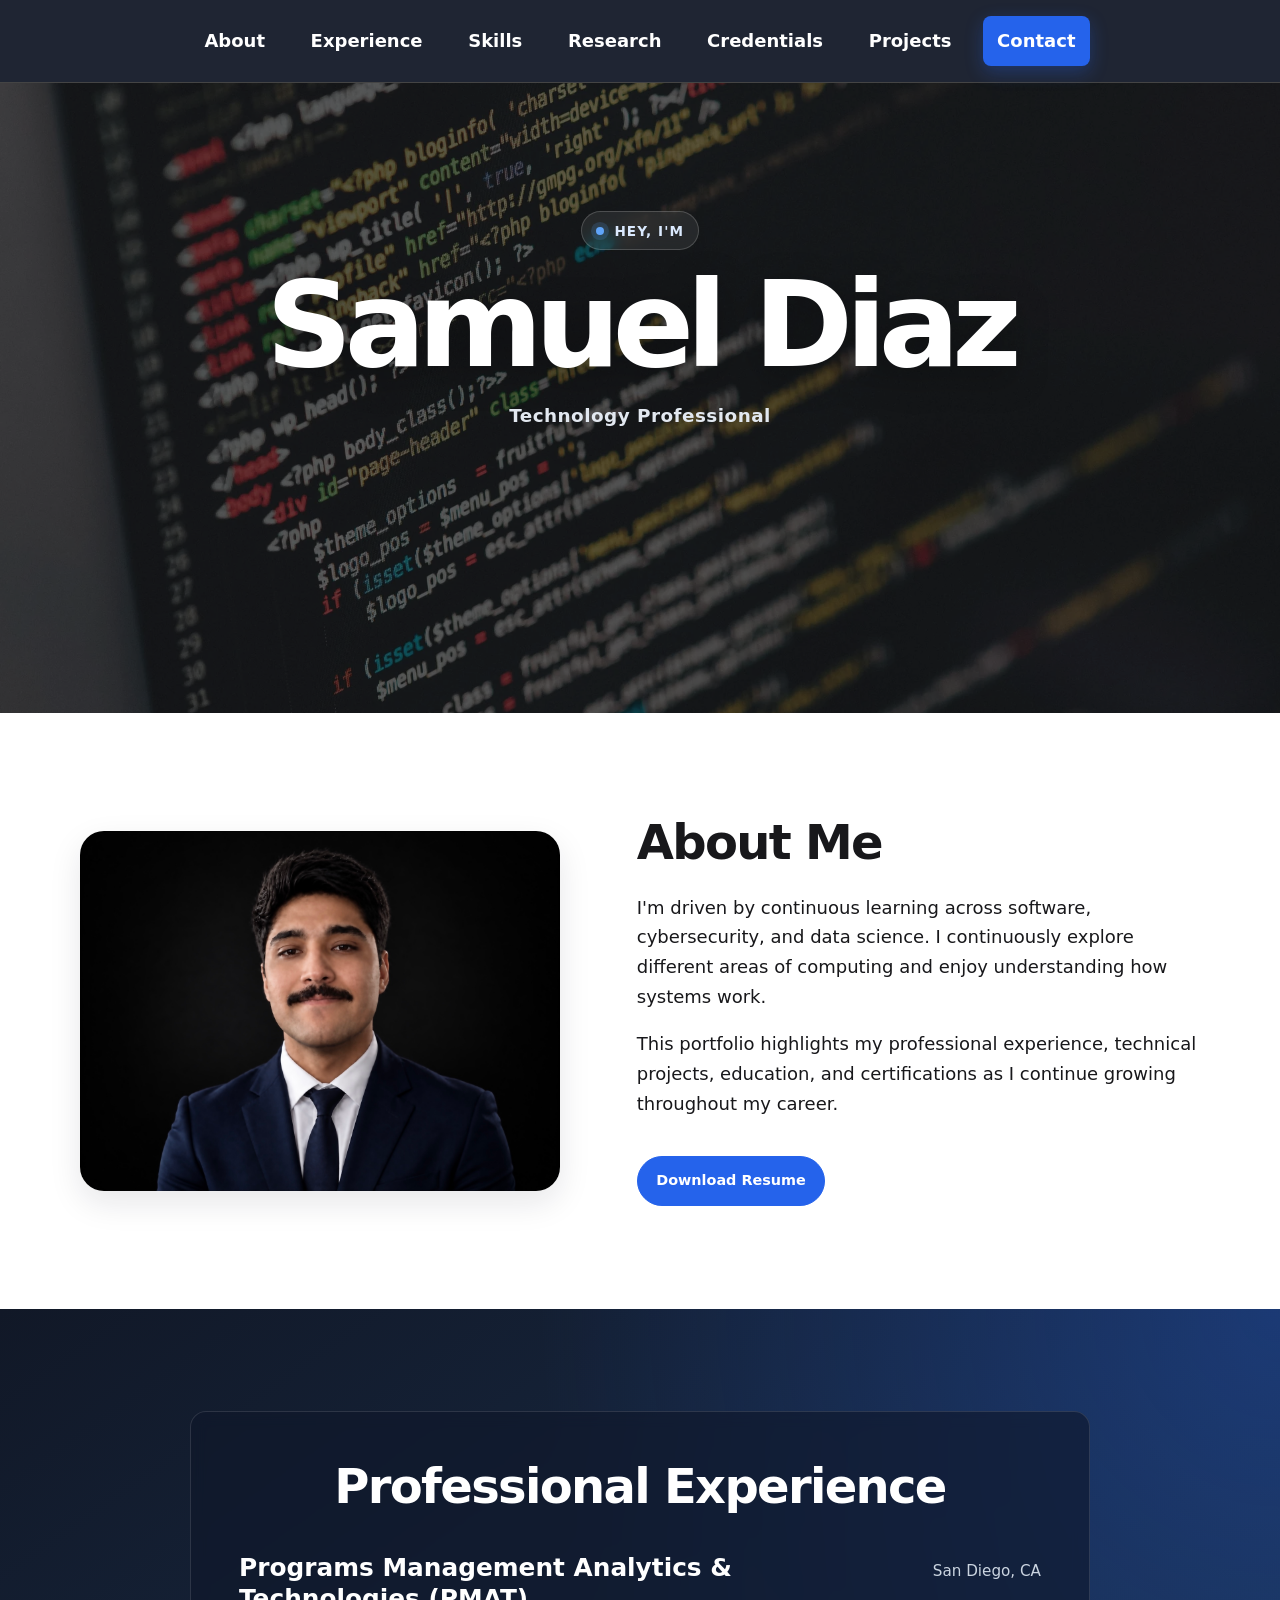
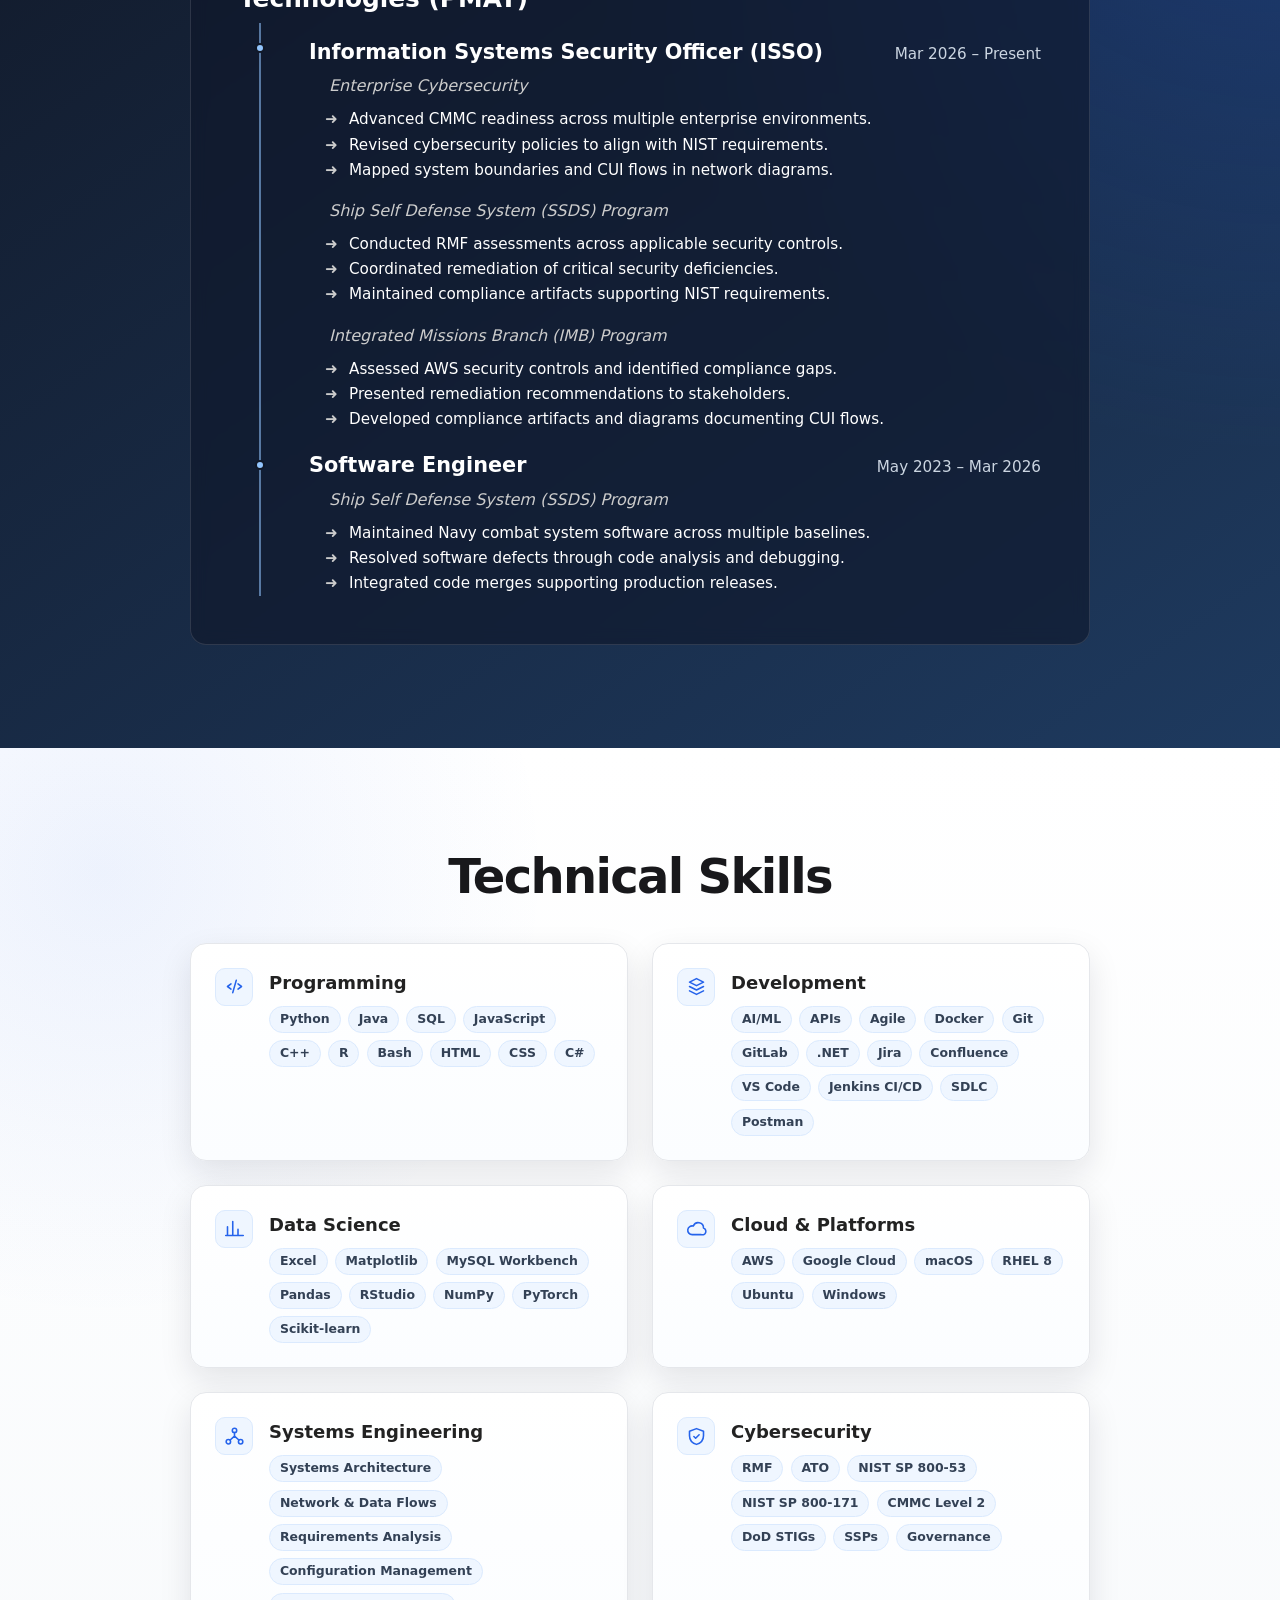
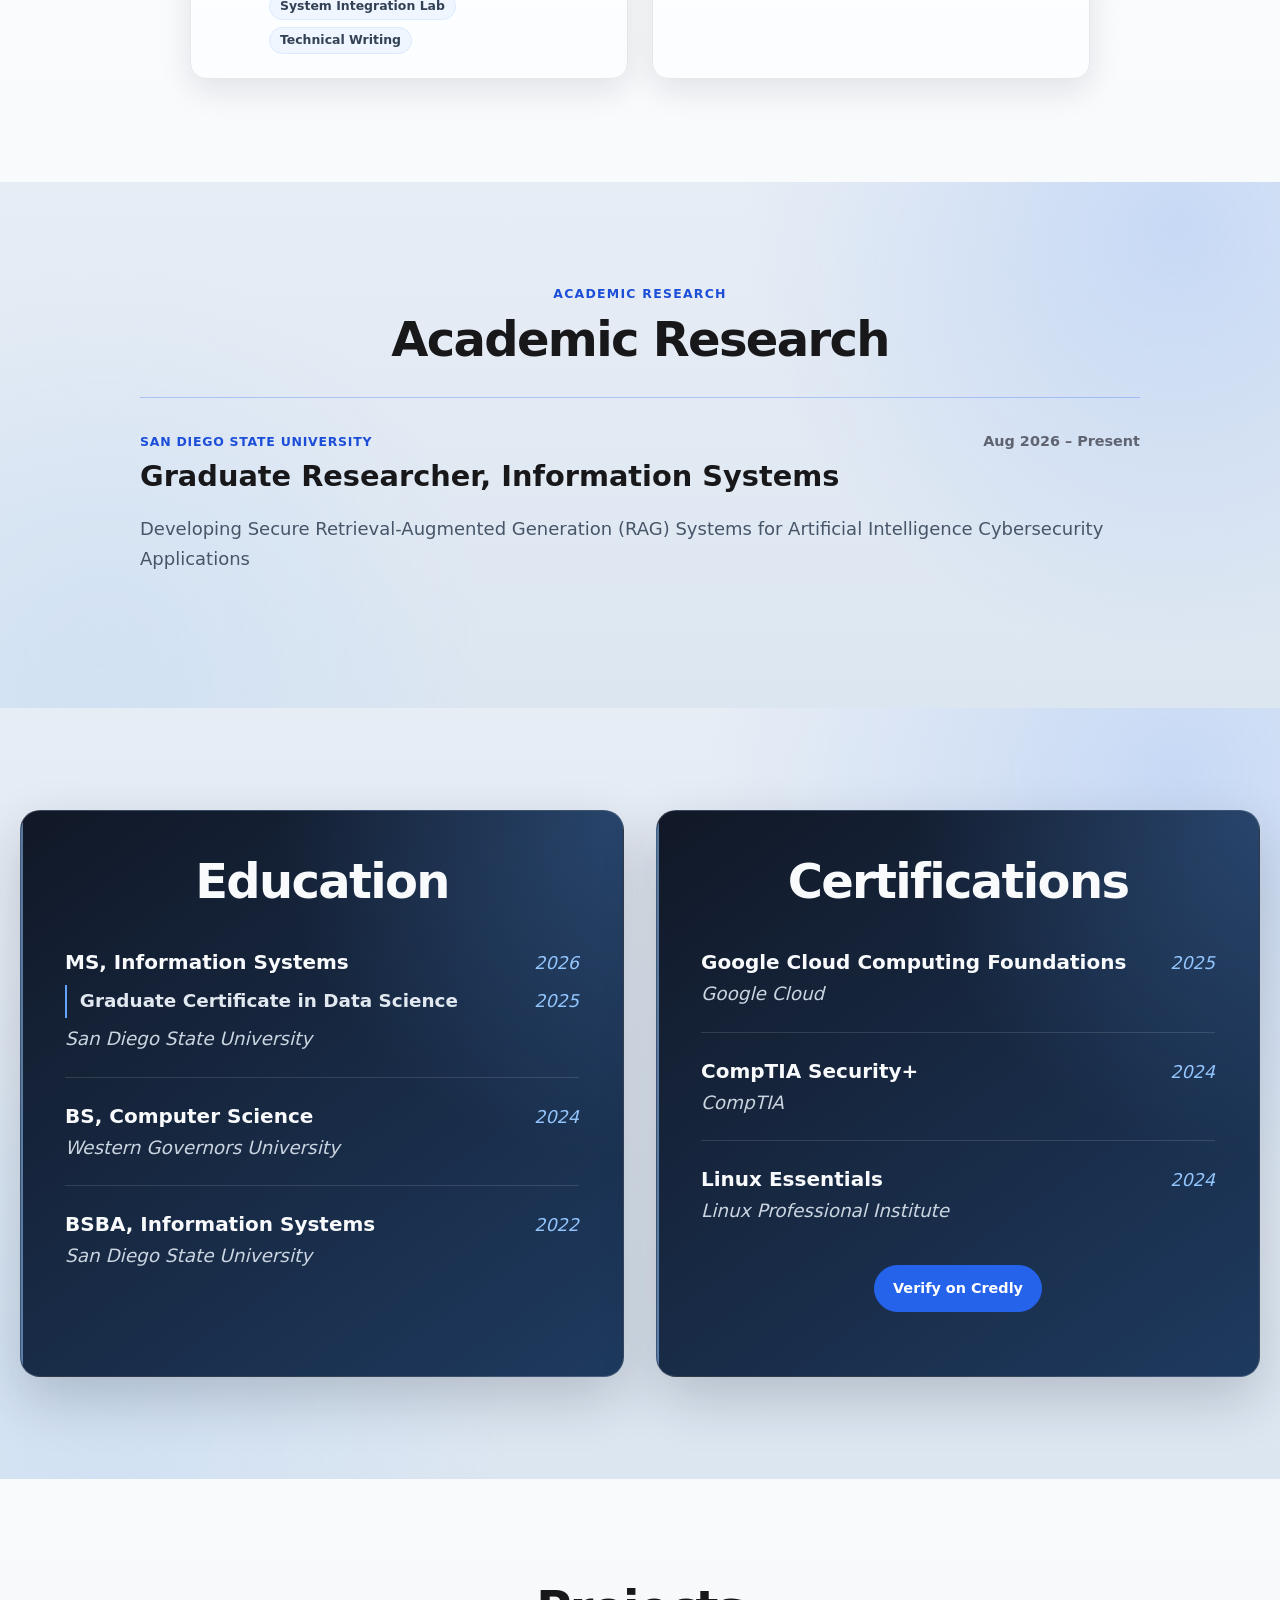
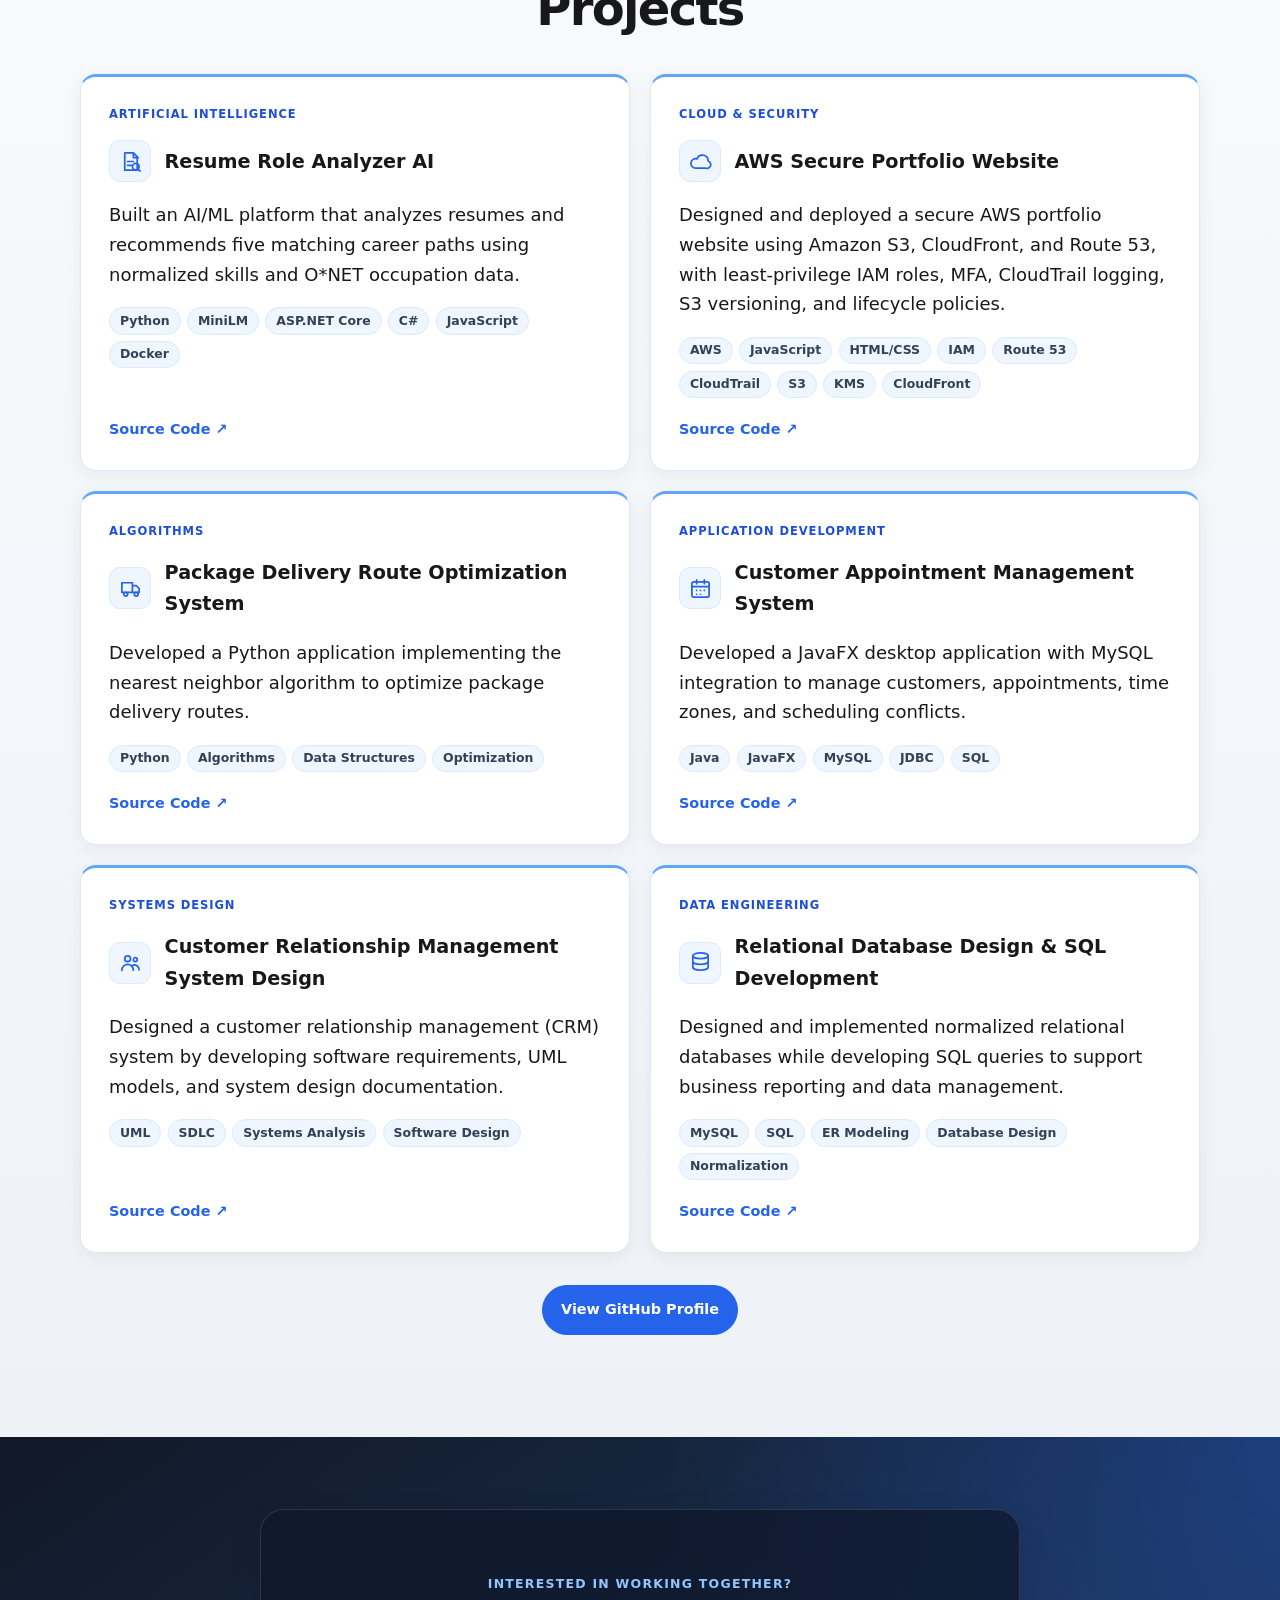
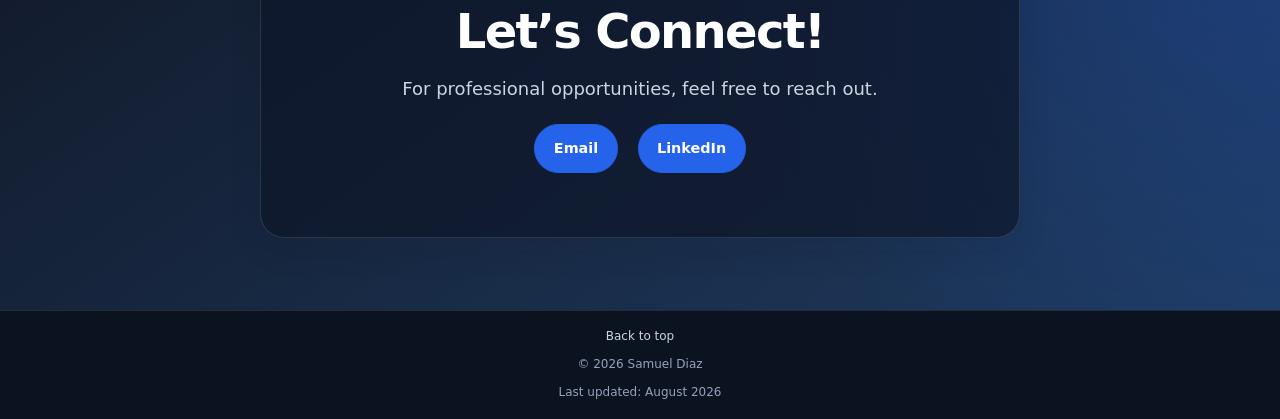
==== commit d738c7c6: "feat: update hero focus description to "Technology Professional"" ====
--- a/samueldiaz.tech/index.html
+++ b/samueldiaz.tech/index.html
@@ -44,11 +44,7 @@
         <div class="container">
             <p class="hero-eyebrow slide-in-left"><span></span>Hey, I'm</p>
             <h1 class="hero-name slide-in-right">Samuel Diaz</h1>
-            <p class="hero-focus slide-in-left" aria-label="Software, Cybersecurity, and Data Science">
-                <span>Software</span>
-                <span>Cybersecurity</span>
-                <span>Data Science</span>
-            </p>
+            <p class="hero-focus slide-in-left" aria-label="Technology Professional">Technology Professional</p>
         </div>
     </section>
 
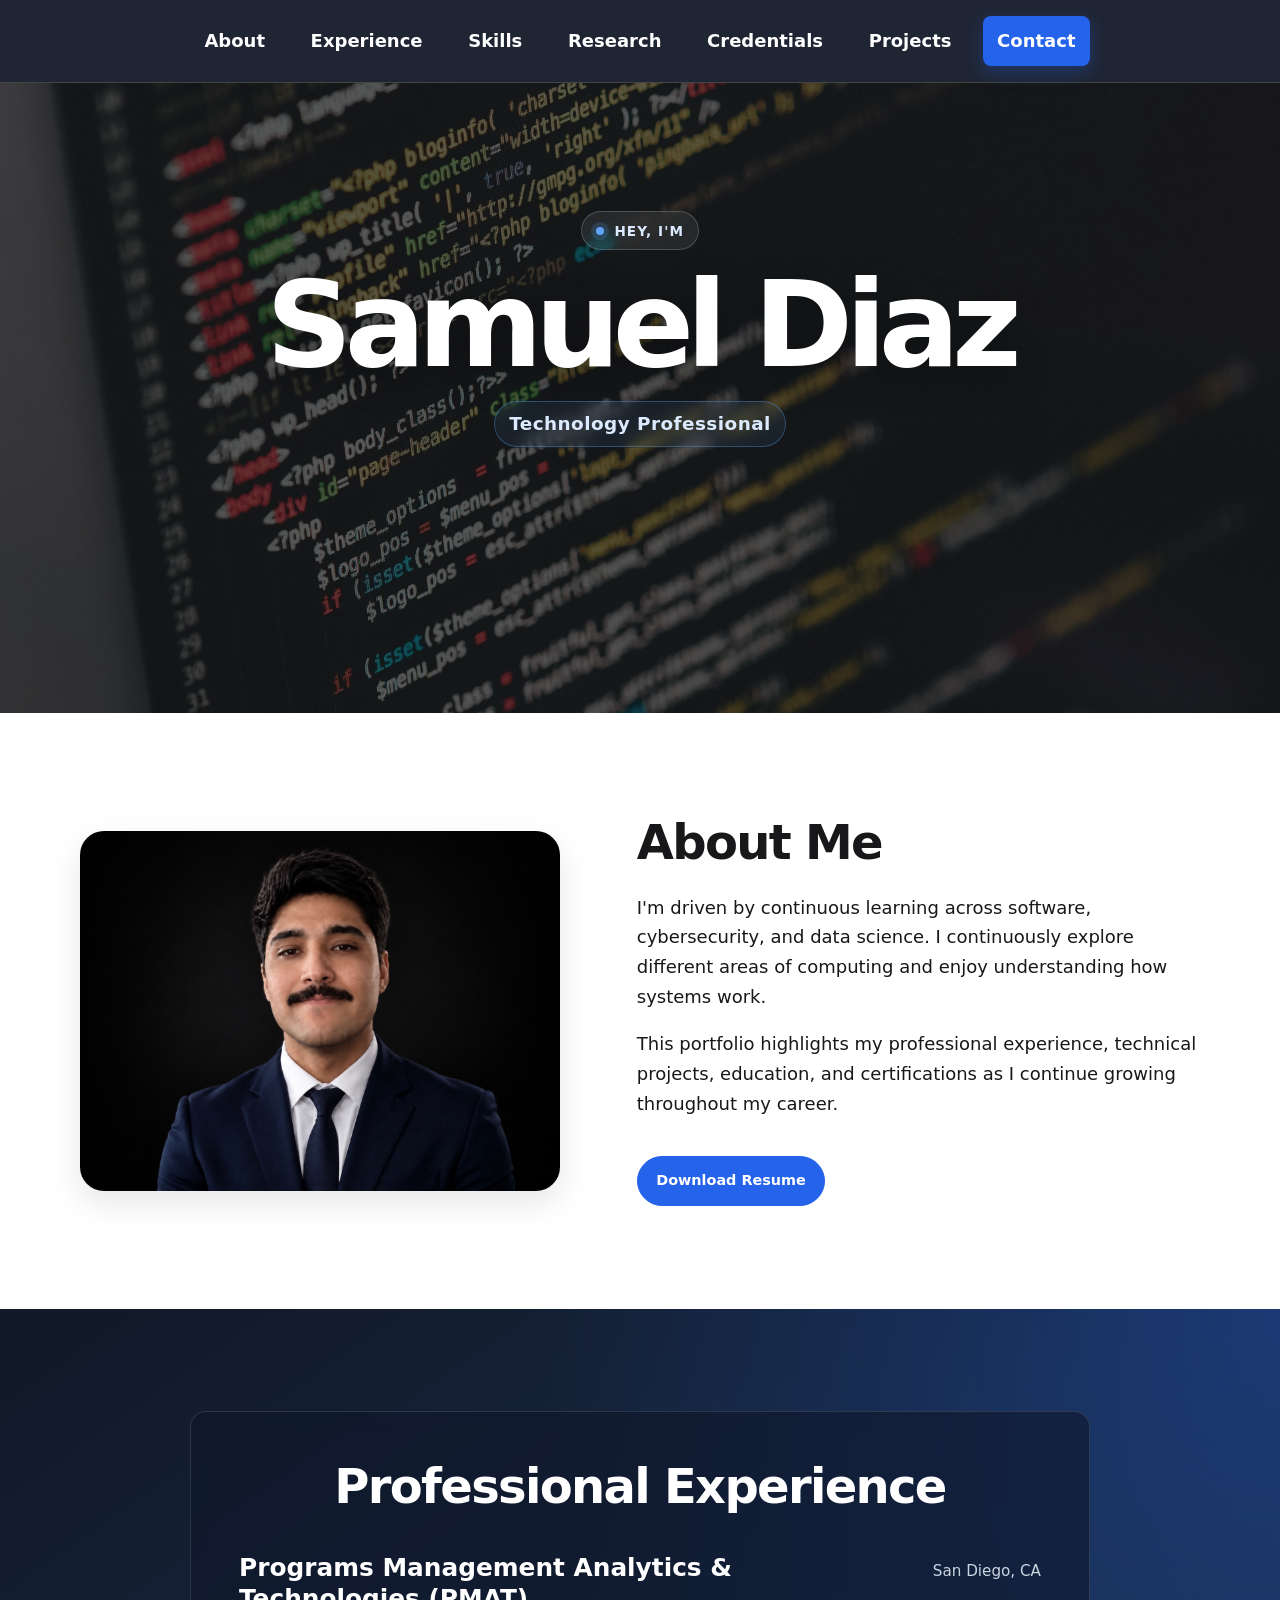
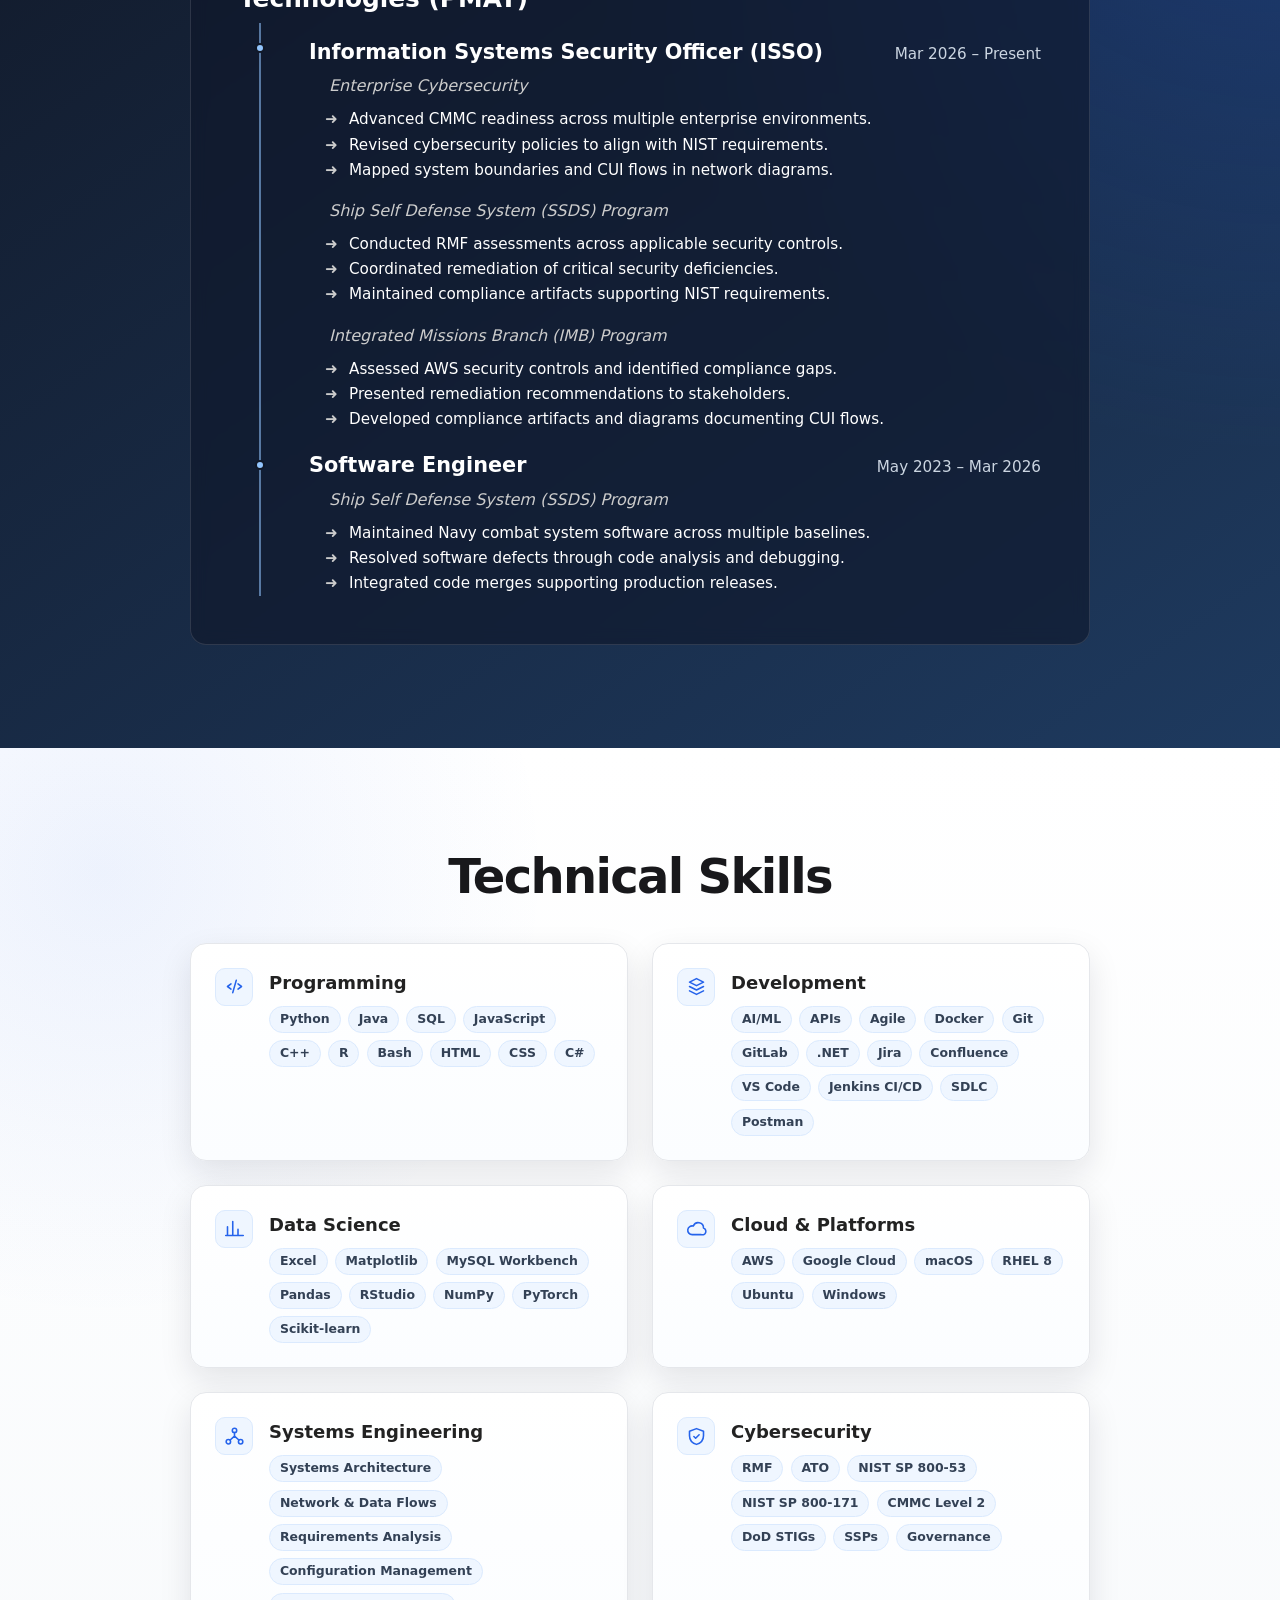
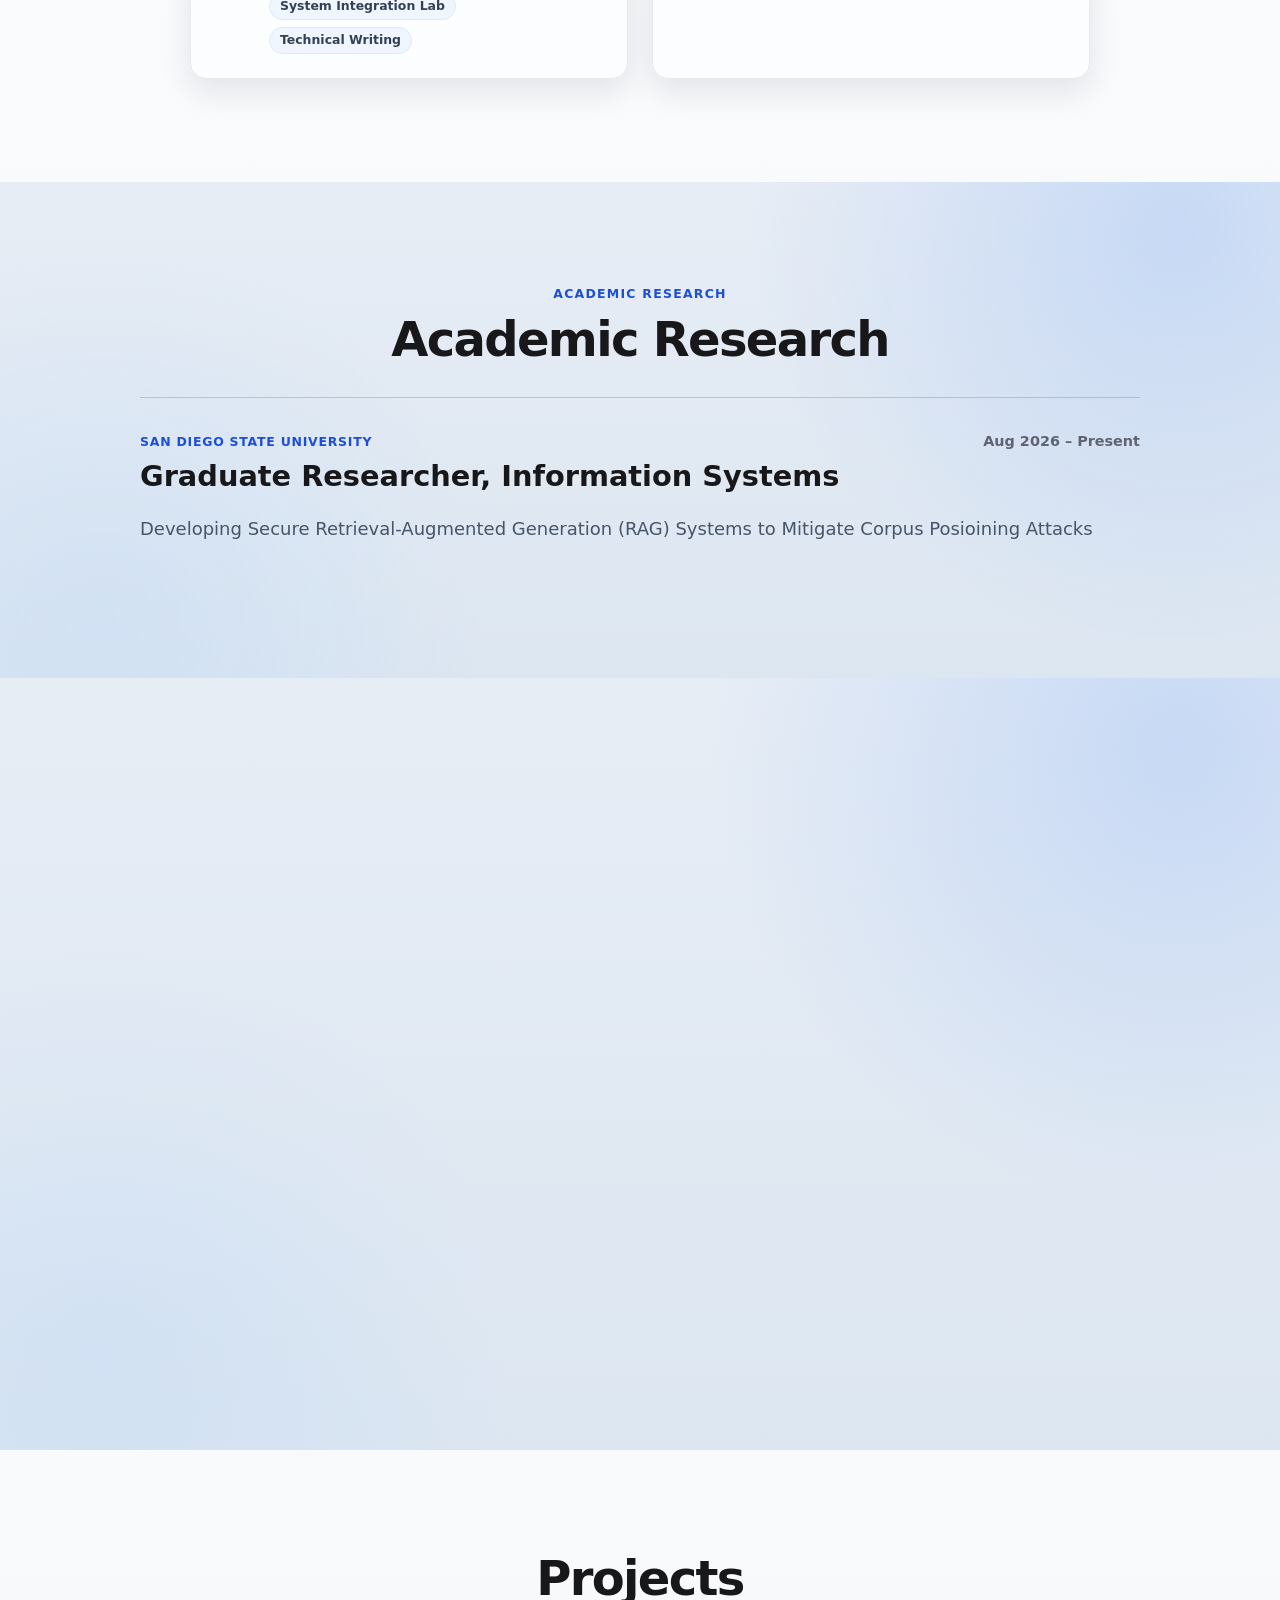
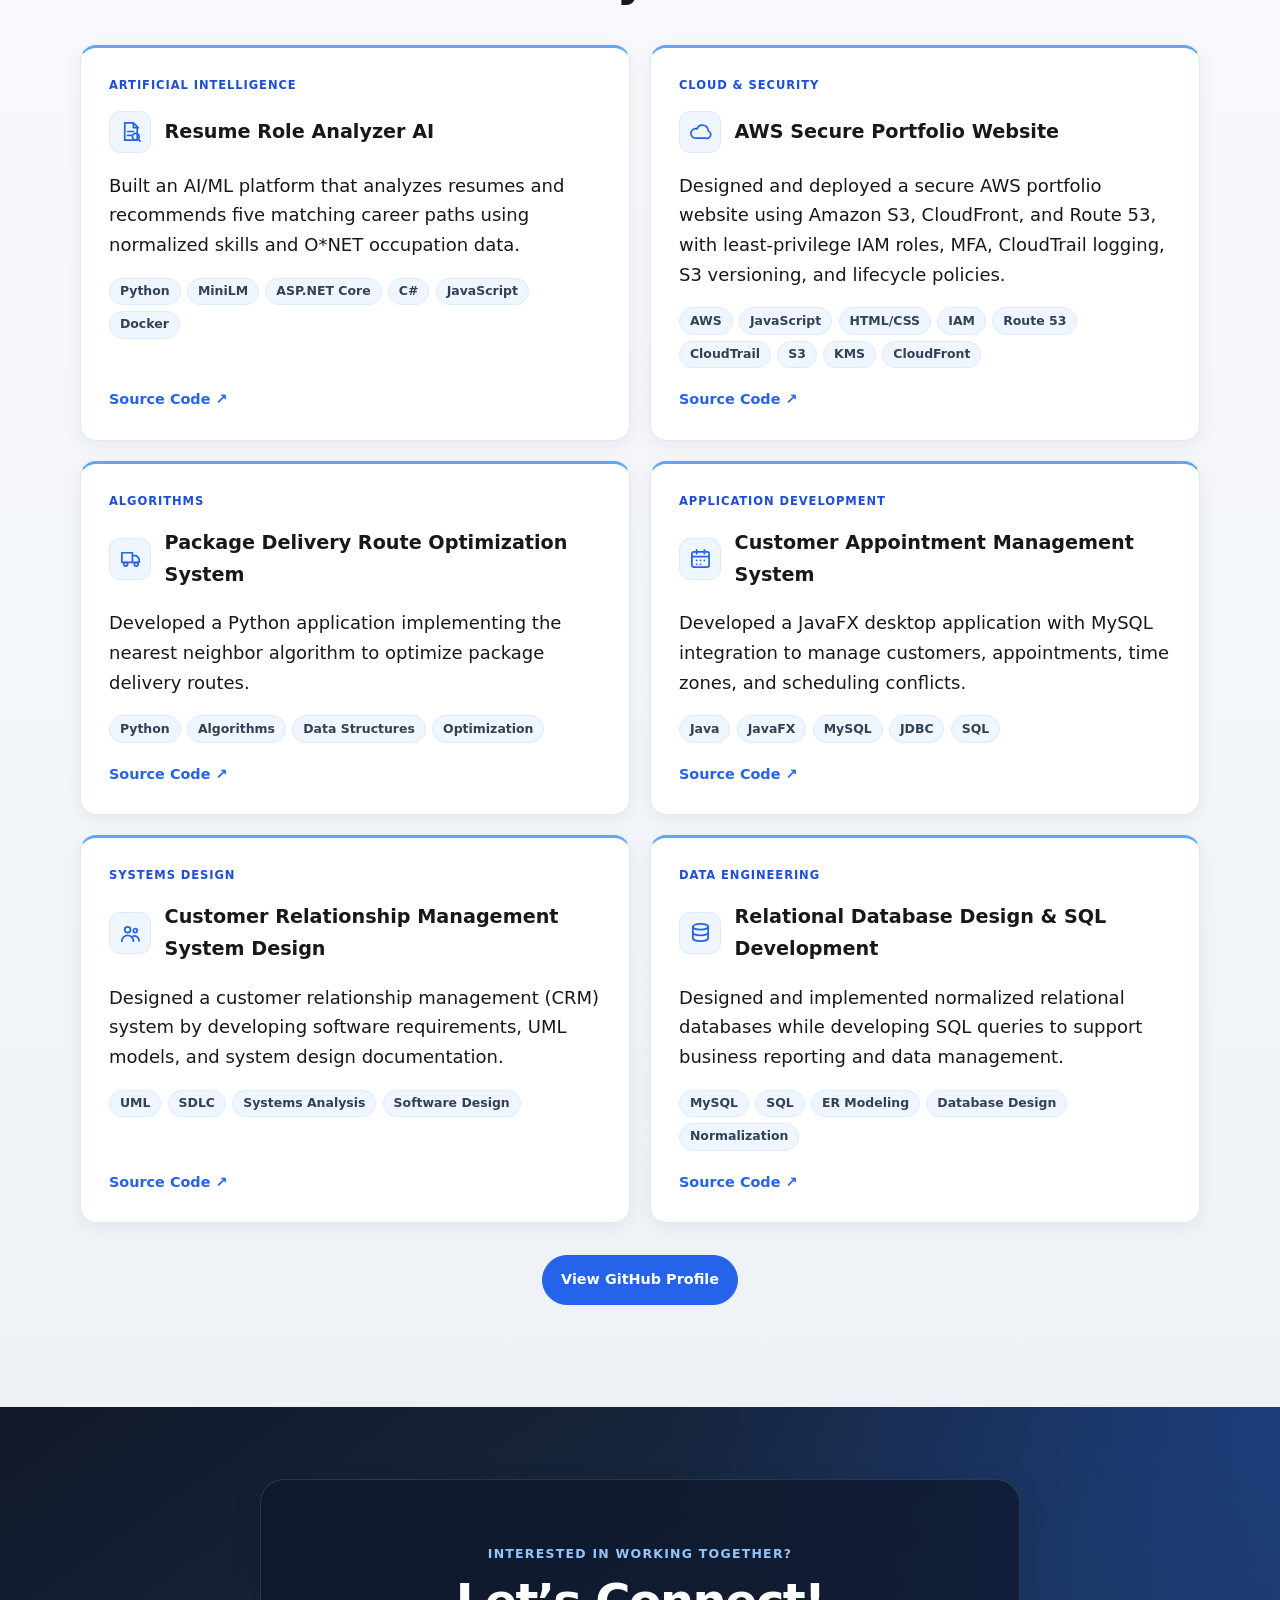
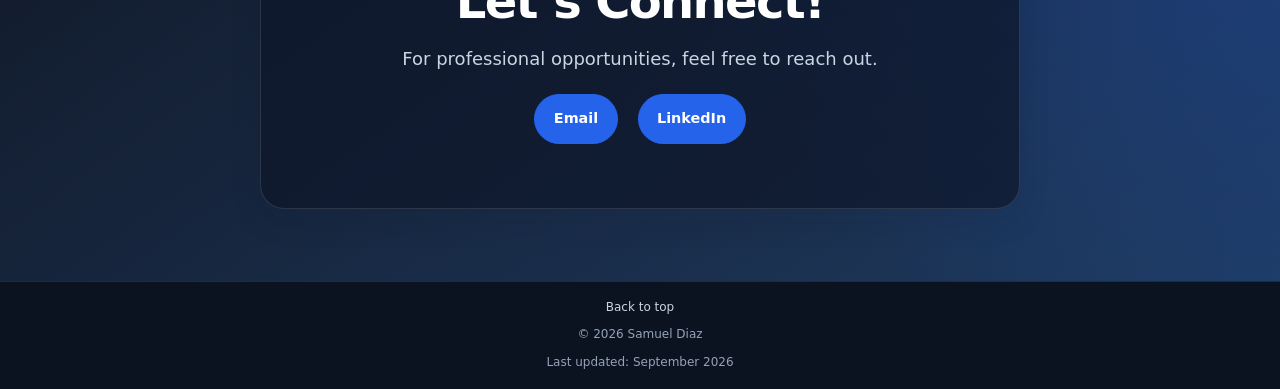
==== commit b67d2871: "feat: update research description and last updated date in footer" ====
--- a/samueldiaz.tech/index.html
+++ b/samueldiaz.tech/index.html
@@ -196,7 +196,7 @@
                     </div>
                     <time datetime="2026-08">Aug 2026 – Present</time>
                 </div>
-                <p class="research-description">Developing Secure Retrieval-Augmented Generation (RAG) Systems for Artificial Intelligence Cybersecurity Applications</p>
+                <p class="research-description">Developing Secure Retrieval-Augmented Generation (RAG) Systems to Mitigate Corpus Posioining Attacks</p>
             </article>
         </div>
     </section>
@@ -371,7 +371,7 @@
     <footer>
         <a href="#home" class="back-to-top">Back to top</a>
         <p>© 2026 Samuel Diaz</p>
-        <p>Last updated: August 2026</p>
+        <p>Last updated: September 2026</p>
     </footer>
 </body>
 </html>
--- a/samueldiaz.tech/css/styles.css
+++ b/samueldiaz.tech/css/styles.css
@@ -267,15 +267,19 @@
 }
 
 #home .hero-focus {
-    display: flex;
+    display: inline-flex;
     justify-content: center;
     align-items: center;
-    gap: 0.9rem;
-    margin: 1.25rem 0 0;
-    color: #e2e8f0;
+    margin: 1.25rem auto 0;
+    padding: 0.45rem 0.9rem;
+    color: #dbeafe;
+    background: rgba(96, 165, 250, 0.08);
+    border: 1px solid rgba(96, 165, 250, 0.35);
+    border-radius: 999px;
     font-size: clamp(0.95rem, 2vw, 1.15rem);
     font-weight: 600;
     letter-spacing: 0.025em;
+    backdrop-filter: blur(8px);
 }
 
 #home .hero-focus span + span::before {
